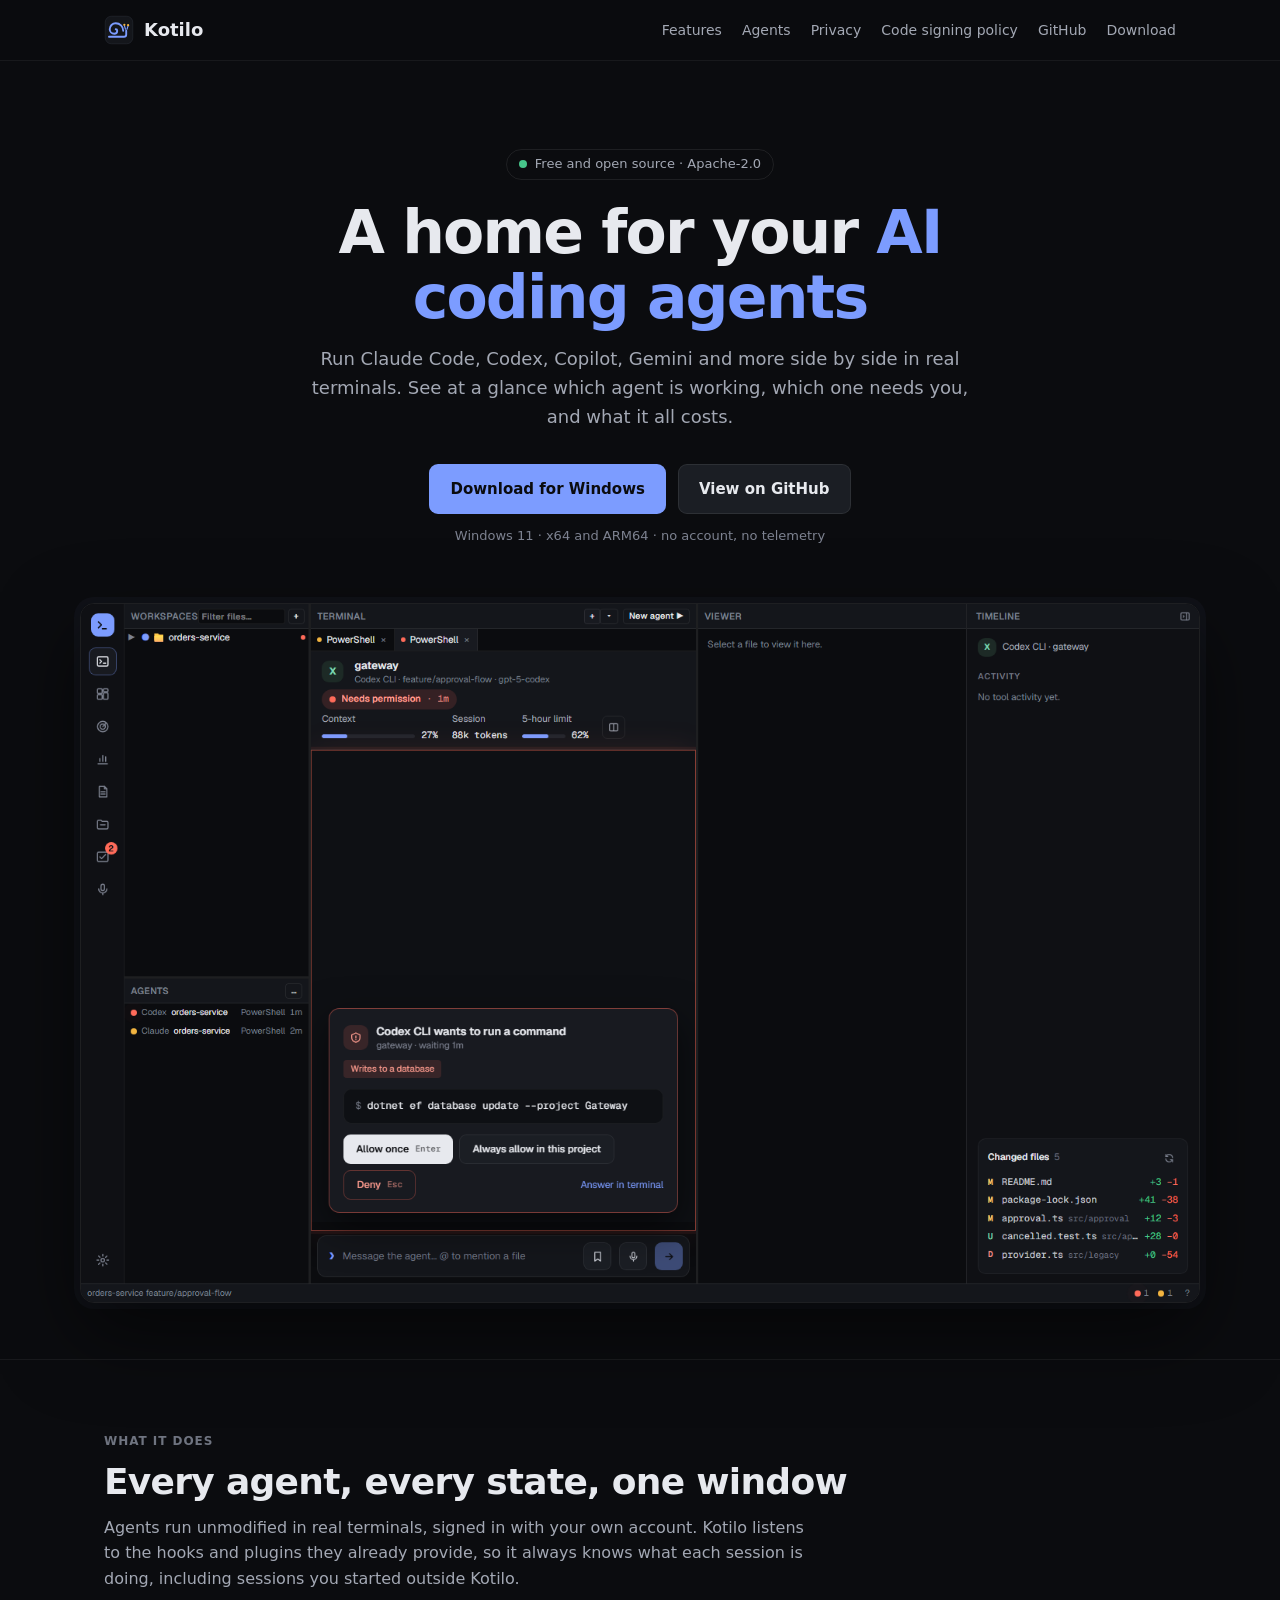
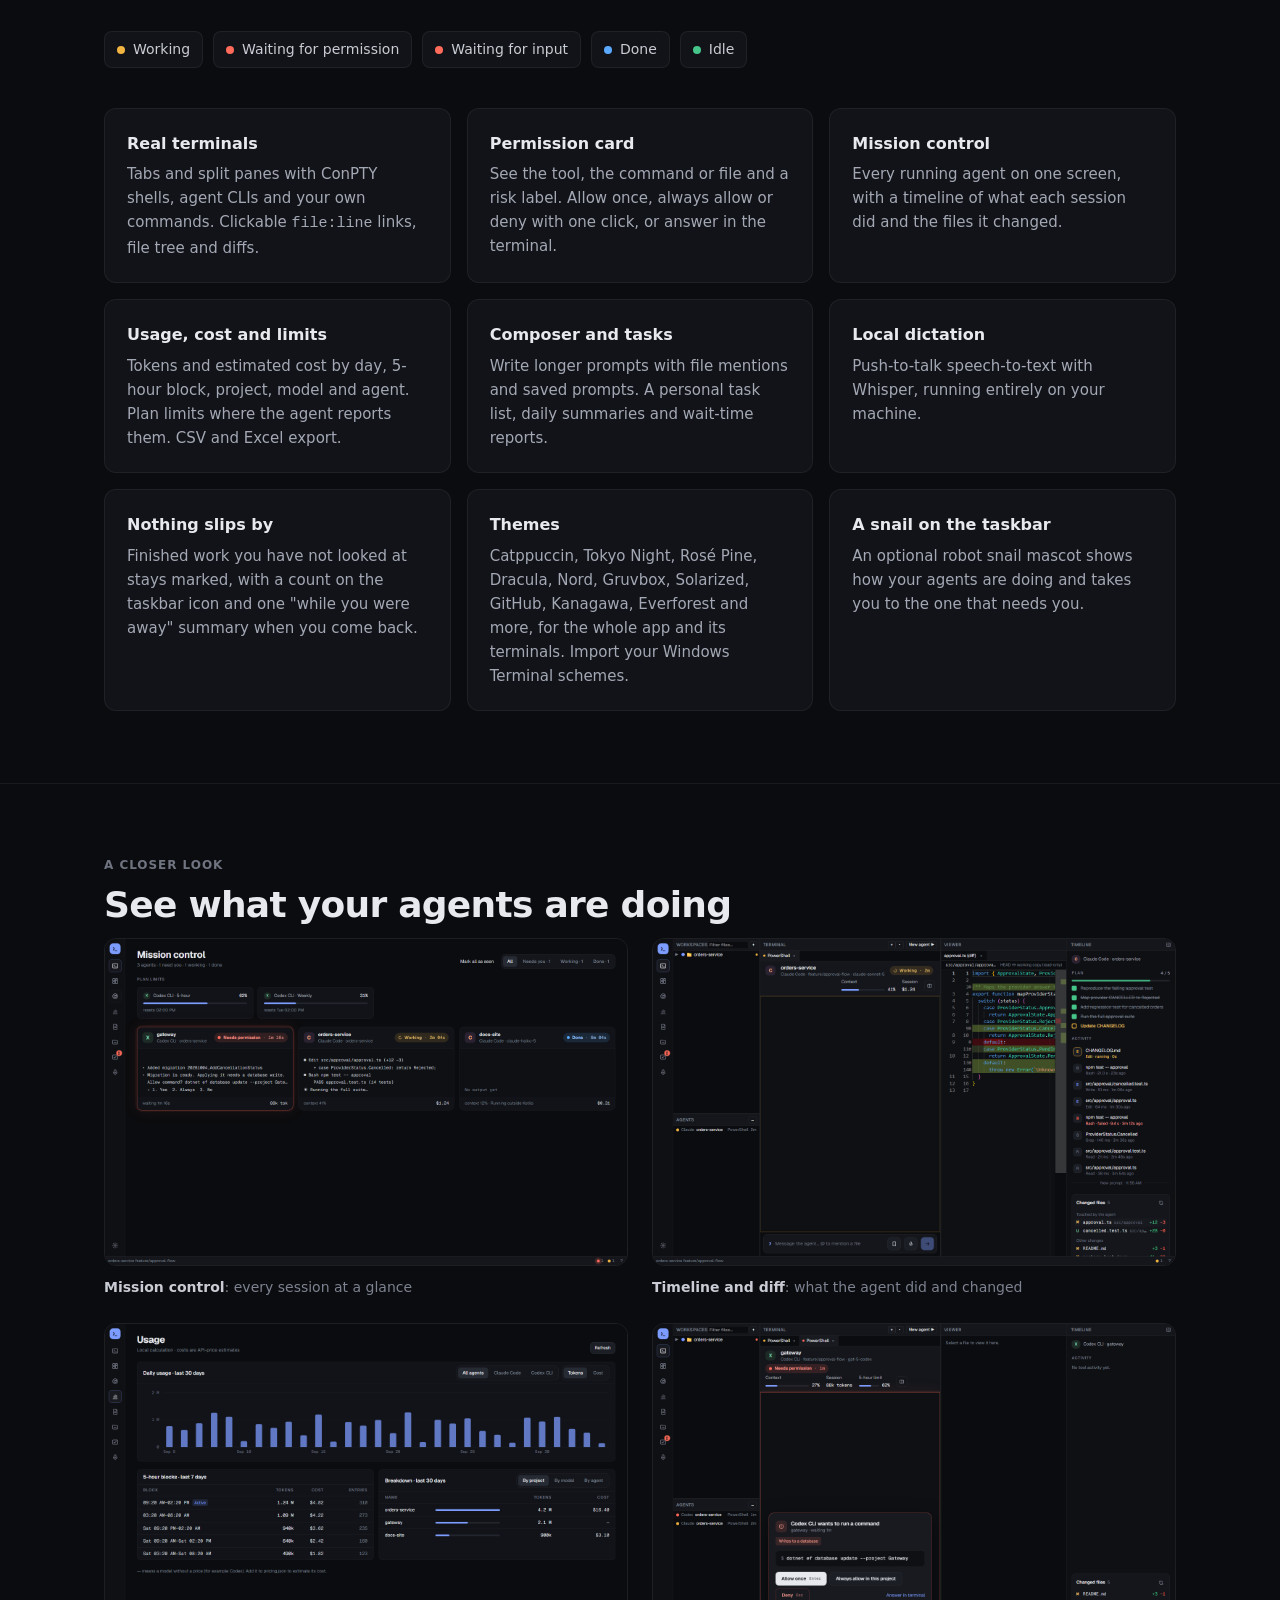
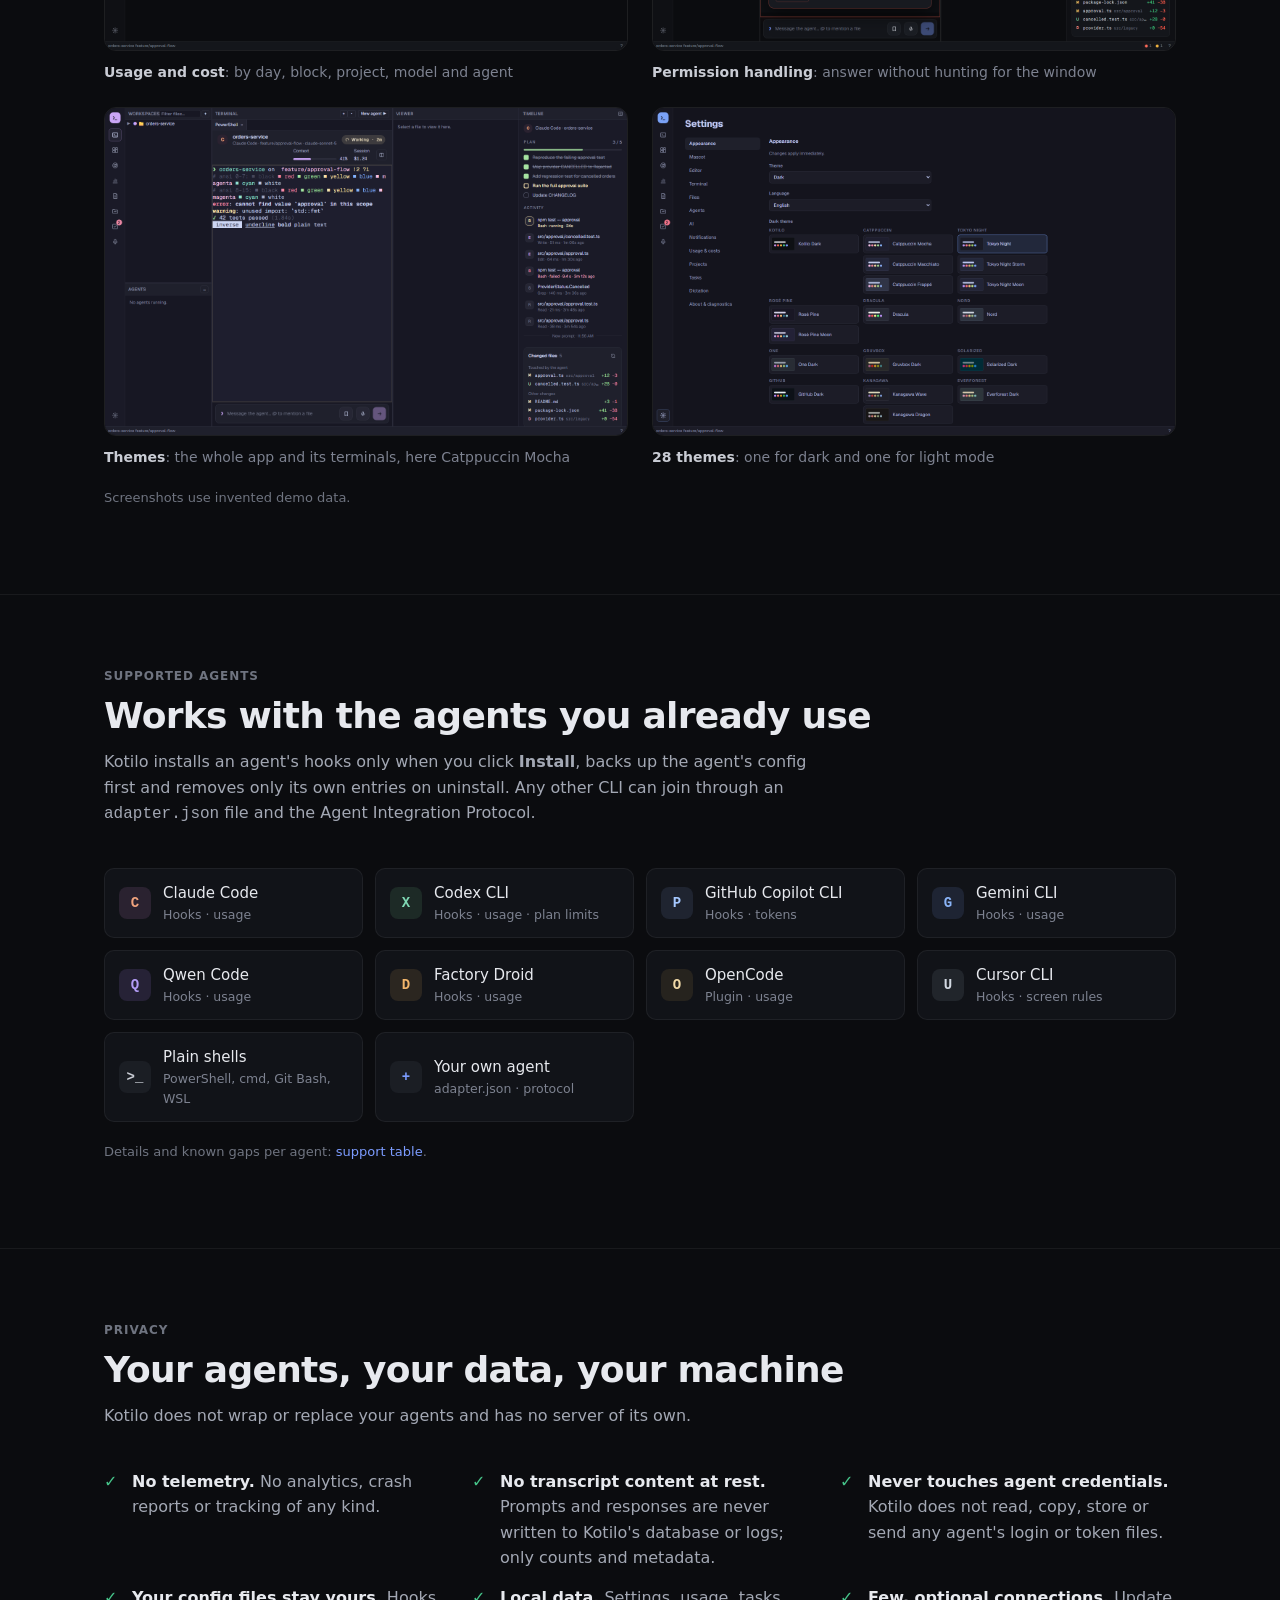
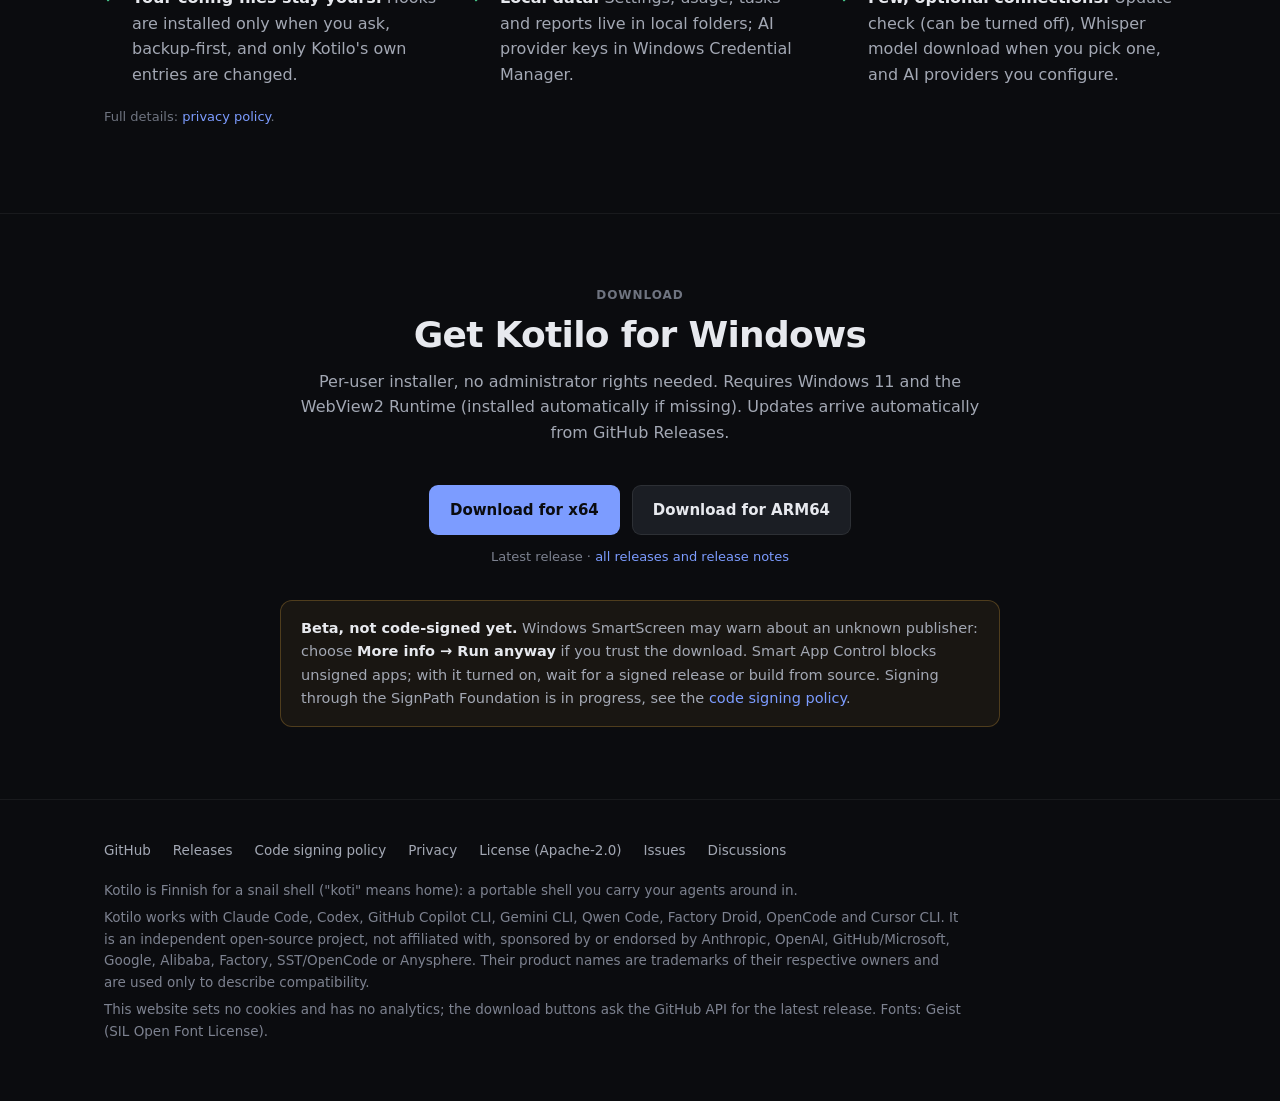
==== index.html @ 75d09d25 "Add themes, unseen work and the mascot to the site New feature cards and gallery images (Catppuccin " ====
<!doctype html>
<html lang="en">
<head>
  <meta charset="utf-8">
  <meta name="viewport" content="width=device-width, initial-scale=1">
  <title>Kotilo – a home for your AI coding agents</title>
  <meta name="description" content="Free, open-source Windows workspace for AI coding agents: real terminals with live agent status, one-click permission answers, and token usage, cost and plan limits, all running locally.">
  <link rel="icon" type="image/svg+xml" href="assets/img/kotilo.svg">
  <link rel="icon" type="image/png" href="favicon.png">
  <meta property="og:title" content="Kotilo – a home for your AI coding agents">
  <meta property="og:description" content="Real terminals, live agent status, permission handling, usage, cost and limits. Free and open source for Windows.">
  <meta property="og:image" content="https://kotilo.dev/assets/img/permission.png">
  <meta property="og:url" content="https://kotilo.dev/">
  <meta name="twitter:card" content="summary_large_image">
  <link rel="preload" href="assets/fonts/Geist-Variable.woff2" as="font" type="font/woff2" crossorigin>
  <link rel="stylesheet" href="assets/style.css">
</head>
<body>

<header class="site-header">
  <div class="wrap">
    <a class="brand" href="#"><img src="assets/img/kotilo.svg" alt="">Kotilo</a>
    <nav class="nav">
      <a href="#features">Features</a>
      <a href="#agents">Agents</a>
      <a href="#privacy">Privacy</a>
      <a href="https://github.com/kotilo-dev/kotilo#code-signing-policy">Code signing policy</a>
      <a class="nav-keep" href="https://github.com/kotilo-dev/kotilo">GitHub</a>
      <a class="nav-keep" href="#download">Download</a>
    </nav>
  </div>
</header>

<main>
  <div class="hero wrap">
    <span class="eyebrow"><span class="dot" style="background: var(--idle)"></span>Free and open source · Apache-2.0</span>
    <h1>A home for your <em>AI coding agents</em></h1>
    <p class="lead">Run Claude Code, Codex, Copilot, Gemini and more side by side in real terminals. See at a glance which agent is working, which one needs you, and what it all costs.</p>
    <div class="cta">
      <a class="btn btn-primary" href="#download">Download for Windows</a>
      <a class="btn" href="https://github.com/kotilo-dev/kotilo">View on GitHub</a>
    </div>
    <div class="meta">Windows 11 · x64 and ARM64 · no account, no telemetry</div>
    <img class="shot" src="assets/img/permission.png" width="1440" height="900"
         alt="An agent asks for permission: the card shows the command and its risk; allow once, always allow or deny">
  </div>

  <section id="features">
    <div class="wrap">
      <div class="label">What it does</div>
      <h2>Every agent, every state, one window</h2>
      <p class="section-lead">Agents run unmodified in real terminals, signed in with your own account. Kotilo listens to the hooks and plugins they already provide, so it always knows what each session is doing, including sessions you started outside Kotilo.</p>
      <div class="states">
        <span class="state"><span class="dot" style="background: var(--working)"></span>Working</span>
        <span class="state"><span class="dot" style="background: var(--blocked)"></span>Waiting for permission</span>
        <span class="state"><span class="dot" style="background: var(--blocked)"></span>Waiting for input</span>
        <span class="state"><span class="dot" style="background: var(--done)"></span>Done</span>
        <span class="state"><span class="dot" style="background: var(--idle)"></span>Idle</span>
      </div>
      <div class="grid">
        <div class="card"><h3>Real terminals</h3><p>Tabs and split panes with ConPTY shells, agent CLIs and your own commands. Clickable <code>file:line</code> links, file tree and diffs.</p></div>
        <div class="card"><h3>Permission card</h3><p>See the tool, the command or file and a risk label. Allow once, always allow or deny with one click, or answer in the terminal.</p></div>
        <div class="card"><h3>Mission control</h3><p>Every running agent on one screen, with a timeline of what each session did and the files it changed.</p></div>
        <div class="card"><h3>Usage, cost and limits</h3><p>Tokens and estimated cost by day, 5-hour block, project, model and agent. Plan limits where the agent reports them. CSV and Excel export.</p></div>
        <div class="card"><h3>Composer and tasks</h3><p>Write longer prompts with file mentions and saved prompts. A personal task list, daily summaries and wait-time reports.</p></div>
        <div class="card"><h3>Local dictation</h3><p>Push-to-talk speech-to-text with Whisper, running entirely on your machine.</p></div>
        <div class="card"><h3>Nothing slips by</h3><p>Finished work you have not looked at stays marked, with a count on the taskbar icon and one "while you were away" summary when you come back.</p></div>
        <div class="card"><h3>Themes</h3><p>Catppuccin, Tokyo Night, Rosé Pine, Dracula, Nord, Gruvbox, Solarized, GitHub, Kanagawa, Everforest and more, for the whole app and its terminals. Import your Windows Terminal schemes.</p></div>
        <div class="card"><h3>A snail on the taskbar</h3><p>An optional robot snail mascot shows how your agents are doing and takes you to the one that needs you.</p></div>
      </div>
    </div>
  </section>

  <section>
    <div class="wrap">
      <div class="label">A closer look</div>
      <h2>See what your agents are doing</h2>
      <div class="gallery">
        <figure>
          <img src="assets/img/mission-control.png" width="1440" height="900" loading="lazy"
               alt="Mission control: every agent session with its state, latest output, plan limits and cost">
          <figcaption><b>Mission control</b>: every session at a glance</figcaption>
        </figure>
        <figure>
          <img src="assets/img/timeline-diff.png" width="1440" height="900" loading="lazy"
               alt="Timeline: the agent's plan and tool calls next to a diff of the files it changed">
          <figcaption><b>Timeline and diff</b>: what the agent did and changed</figcaption>
        </figure>
        <figure>
          <img src="assets/img/usage.png" width="1440" height="900" loading="lazy"
               alt="Usage: daily tokens, 5-hour blocks and a breakdown by project, model or agent">
          <figcaption><b>Usage and cost</b>: by day, block, project, model and agent</figcaption>
        </figure>
        <figure>
          <img src="assets/img/permission.png" width="1440" height="900" loading="lazy"
               alt="Permission card with the command, a risk label and allow or deny buttons">
          <figcaption><b>Permission handling</b>: answer without hunting for the window</figcaption>
        </figure>
        <figure>
          <img src="assets/img/themed-terminal.png" width="1440" height="900" loading="lazy"
               alt="The workspace in the Catppuccin Mocha theme: the whole app and the terminal share the theme's colours">
          <figcaption><b>Themes</b>: the whole app and its terminals, here Catppuccin Mocha</figcaption>
        </figure>
        <figure>
          <img src="assets/img/themes.png" width="1440" height="900" loading="lazy"
               alt="Settings, Appearance: dark and light theme pickers grouped by family">
          <figcaption><b>28 themes</b>: one for dark and one for light mode</figcaption>
        </figure>
      </div>
      <p class="note">Screenshots use invented demo data.</p>
    </div>
  </section>

  <section id="agents">
    <div class="wrap">
      <div class="label">Supported agents</div>
      <h2>Works with the agents you already use</h2>
      <p class="section-lead">Kotilo installs an agent's hooks only when you click <b>Install</b>, backs up the agent's config first and removes only its own entries on uninstall. Any other CLI can join through an <code>adapter.json</code> file and the Agent Integration Protocol.</p>
      <div class="agents">
        <div class="agent"><span class="avatar" style="background:#2a2230;color:#f0a37d">C</span><div>Claude Code<small>Hooks · usage</small></div></div>
        <div class="agent"><span class="avatar" style="background:#1d2a26;color:#7fd8b4">X</span><div>Codex CLI<small>Hooks · usage · plan limits</small></div></div>
        <div class="agent"><span class="avatar" style="background:#1f2430;color:#a5c8ff">P</span><div>GitHub Copilot CLI<small>Hooks · tokens</small></div></div>
        <div class="agent"><span class="avatar" style="background:#1e2433;color:#8ab4f8">G</span><div>Gemini CLI<small>Hooks · usage</small></div></div>
        <div class="agent"><span class="avatar" style="background:#262236;color:#b39cf5">Q</span><div>Qwen Code<small>Hooks · usage</small></div></div>
        <div class="agent"><span class="avatar" style="background:#2b2620;color:#f2b56b">D</span><div>Factory Droid<small>Hooks · usage</small></div></div>
        <div class="agent"><span class="avatar" style="background:#26231e;color:#f0d9a8">O</span><div>OpenCode<small>Plugin · usage</small></div></div>
        <div class="agent"><span class="avatar" style="background:#21252b;color:#d3dae3">U</span><div>Cursor CLI<small>Hooks · screen rules</small></div></div>
        <div class="agent"><span class="avatar" style="background:#1b1e24;color:#c9ccd4">&gt;_</span><div>Plain shells<small>PowerShell, cmd, Git Bash, WSL</small></div></div>
        <div class="agent"><span class="avatar" style="background:#1b1e24;color:#7c9cff">+</span><div>Your own agent<small>adapter.json · protocol</small></div></div>
      </div>
      <p class="note">Details and known gaps per agent: <a href="https://github.com/kotilo-dev/kotilo#supported-agents">support table</a>.</p>
    </div>
  </section>

  <section id="privacy">
    <div class="wrap">
      <div class="label">Privacy</div>
      <h2>Your agents, your data, your machine</h2>
      <p class="section-lead">Kotilo does not wrap or replace your agents and has no server of its own.</p>
      <ul class="checks">
        <li><b>No telemetry.</b> No analytics, crash reports or tracking of any kind.</li>
        <li><b>No transcript content at rest.</b> Prompts and responses are never written to Kotilo's database or logs; only counts and metadata.</li>
        <li><b>Never touches agent credentials.</b> Kotilo does not read, copy, store or send any agent's login or token files.</li>
        <li><b>Your config files stay yours.</b> Hooks are installed only when you ask, backup-first, and only Kotilo's own entries are changed.</li>
        <li><b>Local data.</b> Settings, usage, tasks and reports live in local folders; AI provider keys in Windows Credential Manager.</li>
        <li><b>Few, optional connections.</b> Update check (can be turned off), Whisper model download when you pick one, and AI providers you configure.</li>
      </ul>
      <p class="note">Full details: <a href="https://github.com/kotilo-dev/kotilo/blob/main/docs/legal/privacy.md">privacy policy</a>.</p>
    </div>
  </section>

  <section id="download" class="download">
    <div class="wrap">
      <div class="label">Download</div>
      <h2>Get Kotilo for Windows</h2>
      <p class="section-lead">Per-user installer, no administrator rights needed. Requires Windows 11 and the WebView2 Runtime (installed automatically if missing). Updates arrive automatically from GitHub Releases.</p>
      <div class="cta">
        <a class="btn btn-primary" id="dl-x64" href="https://github.com/kotilo-dev/kotilo/releases/latest">Download for x64</a>
        <a class="btn" id="dl-arm64" href="https://github.com/kotilo-dev/kotilo/releases/latest">Download for ARM64</a>
      </div>
      <div class="meta"><span id="dl-version">Latest release</span> · <a href="https://github.com/kotilo-dev/kotilo/releases">all releases and release notes</a></div>
      <div class="callout">
        <b>Beta, not code-signed yet.</b> Windows SmartScreen may warn about an unknown publisher: choose <b>More info → Run anyway</b> if you trust the download. Smart App Control blocks unsigned apps; with it turned on, wait for a signed release or build from source. Signing through the SignPath Foundation is in progress, see the <a href="https://github.com/kotilo-dev/kotilo#code-signing-policy">code signing policy</a>.
      </div>
    </div>
  </section>
</main>

<footer>
  <div class="wrap">
    <div class="links">
      <a href="https://github.com/kotilo-dev/kotilo">GitHub</a>
      <a href="https://github.com/kotilo-dev/kotilo/releases">Releases</a>
      <a href="https://github.com/kotilo-dev/kotilo#code-signing-policy">Code signing policy</a>
      <a href="https://github.com/kotilo-dev/kotilo/blob/main/docs/legal/privacy.md">Privacy</a>
      <a href="https://github.com/kotilo-dev/kotilo/blob/main/LICENSE">License (Apache-2.0)</a>
      <a href="https://github.com/kotilo-dev/kotilo/issues">Issues</a>
      <a href="https://github.com/kotilo-dev/kotilo/discussions">Discussions</a>
    </div>
    <p>Kotilo is Finnish for a snail shell ("koti" means home): a portable shell you carry your agents around in.</p>
    <p>Kotilo works with Claude Code, Codex, GitHub Copilot CLI, Gemini CLI, Qwen Code, Factory Droid, OpenCode and Cursor CLI. It is an independent open-source project, not affiliated with, sponsored by or endorsed by Anthropic, OpenAI, GitHub/Microsoft, Google, Alibaba, Factory, SST/OpenCode or Anysphere. Their product names are trademarks of their respective owners and are used only to describe compatibility.</p>
    <p>This website sets no cookies and has no analytics; the download buttons ask the GitHub API for the latest release. Fonts: Geist (SIL Open Font License).</p>
  </div>
</footer>

<script>
  // Direct installer links for the latest release; the static links above are the fallback.
  fetch("https://api.github.com/repos/kotilo-dev/kotilo/releases/latest")
    .then(r => r.ok ? r.json() : Promise.reject(r.status))
    .then(rel => {
      const find = arch => rel.assets.find(a => a.name.endsWith("_" + arch + "-setup.exe"));
      for (const arch of ["x64", "arm64"]) {
        const asset = find(arch);
        if (asset) document.getElementById("dl-" + arch).href = asset.browser_download_url;
      }
      document.getElementById("dl-version").textContent = rel.tag_name;
    })
    .catch(() => {});
</script>
</body>
</html>
---- assets/style.css ----
/* Kotilo website. Colors and type follow the app's DESIGN_SYSTEM.md (dark theme). */

@font-face {
  font-family: "Geist";
  src: url("fonts/Geist-Variable.woff2") format("woff2");
  font-weight: 100 900;
  font-display: swap;
}
@font-face {
  font-family: "Geist Mono";
  src: url("fonts/GeistMono-Variable.woff2") format("woff2");
  font-weight: 100 900;
  font-display: swap;
}

:root {
  --bg: #0b0c0f;
  --surface-1: #0f1014;
  --surface-2: #111318;
  --surface-3: #14161b;
  --surface-5: #1b1e24;
  --border: rgba(255, 255, 255, 0.06);
  --border-strong: rgba(255, 255, 255, 0.08);
  --text: #e7e9ee;
  --text-2: #c9ccd4;
  --text-3: #a3a8b4;
  --text-muted: #7d8290;
  --text-faint: #6f7480;
  --accent: #7c9cff;
  --working: #f2b440;
  --blocked: #ff6b5a;
  --done: #5aa9ff;
  --idle: #46c58a;
  --max: 1120px;
}

* { box-sizing: border-box; }

html { scroll-behavior: smooth; }

body {
  margin: 0;
  background: var(--bg);
  color: var(--text);
  font: 16px/1.6 "Geist", system-ui, sans-serif;
  -webkit-font-smoothing: antialiased;
}

a { color: var(--accent); text-decoration: none; }
a:hover { text-decoration: underline; }
/* width/height attributes only reserve the aspect ratio; the image scales to its column. */
img { max-width: 100%; height: auto; display: block; }
code, .mono { font-family: "Geist Mono", ui-monospace, monospace; }

.wrap { max-width: var(--max); margin: 0 auto; padding: 0 24px; }

/* Header */
.site-header {
  position: sticky;
  top: 0;
  z-index: 10;
  background: rgba(11, 12, 15, 0.85);
  backdrop-filter: blur(10px);
  border-bottom: 1px solid var(--border);
}
.site-header .wrap { display: flex; align-items: center; gap: 24px; height: 60px; }
.brand { display: flex; align-items: center; gap: 10px; color: var(--text); font-weight: 700; font-size: 18px; }
.brand:hover { text-decoration: none; }
.brand img { width: 30px; height: 30px; }
.nav { display: flex; gap: 20px; margin-left: auto; font-size: 14px; }
.nav a { color: var(--text-3); }
.nav a:hover { color: var(--text); text-decoration: none; }

/* Buttons */
.btn {
  display: inline-flex;
  align-items: center;
  gap: 8px;
  padding: 12px 20px;
  border-radius: 9px;
  font-weight: 600;
  font-size: 15px;
  border: 1px solid var(--border-strong);
  color: var(--text);
  background: var(--surface-5);
}
.btn:hover { text-decoration: none; border-color: rgba(255, 255, 255, 0.16); }
.btn-primary { background: var(--accent); color: #0b0c0f; border-color: transparent; }
.btn-primary:hover { background: #95afff; }

/* Hero */
.hero { padding: 88px 0 56px; text-align: center; }
.eyebrow {
  display: inline-flex;
  align-items: center;
  gap: 8px;
  padding: 4px 12px;
  border: 1px solid var(--border-strong);
  border-radius: 999px;
  color: var(--text-3);
  font-size: 13px;
}
.dot { width: 8px; height: 8px; border-radius: 50%; display: inline-block; }
.hero h1 {
  margin: 20px auto 16px;
  max-width: 820px;
  font-size: clamp(36px, 6vw, 60px);
  line-height: 1.08;
  letter-spacing: -0.03em;
}
.hero h1 em { font-style: normal; color: var(--accent); }
.lead { max-width: 680px; margin: 0 auto; color: var(--text-3); font-size: 18px; }
.cta { display: flex; justify-content: center; flex-wrap: wrap; gap: 12px; margin: 32px 0 12px; }
.meta { color: var(--text-muted); font-size: 13px; }
.shot {
  margin: 56px auto 0;
  border: 1px solid var(--border-strong);
  border-radius: 14px;
  overflow: hidden;
  box-shadow: 0 30px 80px rgba(0, 0, 0, 0.55), 0 0 0 6px rgba(124, 156, 255, 0.04);
}

/* Sections */
section { padding: 72px 0; border-top: 1px solid var(--border); }
.label {
  color: var(--text-faint);
  font-size: 12px;
  font-weight: 600;
  letter-spacing: 0.08em;
  text-transform: uppercase;
}
h2 { margin: 8px 0 12px; font-size: clamp(26px, 4vw, 36px); letter-spacing: -0.02em; line-height: 1.2; }
.section-lead { color: var(--text-3); max-width: 720px; margin: 0 0 40px; }

/* States strip */
.states { display: flex; flex-wrap: wrap; gap: 10px; margin-bottom: 40px; }
.state {
  display: inline-flex;
  align-items: center;
  gap: 8px;
  padding: 6px 12px;
  border-radius: 8px;
  background: var(--surface-2);
  border: 1px solid var(--border);
  font-size: 14px;
  color: var(--text-2);
}

/* Feature grid */
.grid { display: grid; grid-template-columns: repeat(auto-fit, minmax(280px, 1fr)); gap: 16px; }
.card {
  background: var(--surface-2);
  border: 1px solid var(--border);
  border-radius: 12px;
  padding: 22px;
}
.card h3 { margin: 0 0 6px; font-size: 16px; }
.card p { margin: 0; color: var(--text-3); font-size: 15px; }

/* Gallery */
.gallery { display: grid; grid-template-columns: repeat(auto-fit, minmax(420px, 1fr)); gap: 24px; }
.gallery figure { margin: 0; }
.gallery img { border: 1px solid var(--border-strong); border-radius: 12px; }
.gallery figcaption { margin-top: 10px; color: var(--text-muted); font-size: 14px; }
.gallery figcaption b { color: var(--text-2); font-weight: 600; }
.note { color: var(--text-faint); font-size: 13px; margin-top: 20px; }

/* Agents */
.agents { display: grid; grid-template-columns: repeat(auto-fill, minmax(230px, 1fr)); gap: 12px; }
.agent {
  display: flex;
  align-items: center;
  gap: 12px;
  padding: 12px 14px;
  background: var(--surface-2);
  border: 1px solid var(--border);
  border-radius: 10px;
  font-size: 15px;
}
.avatar {
  width: 32px;
  height: 32px;
  flex: none;
  border-radius: 8px;
  display: grid;
  place-items: center;
  font-family: "Geist Mono", monospace;
  font-weight: 600;
  font-size: 14px;
}
.agent small { display: block; color: var(--text-muted); font-size: 12.5px; }

/* Privacy list */
.checks { list-style: none; padding: 0; margin: 0; display: grid; grid-template-columns: repeat(auto-fit, minmax(320px, 1fr)); gap: 14px 32px; }
.checks li { padding-left: 28px; position: relative; color: var(--text-3); }
.checks li::before { content: "✓"; position: absolute; left: 0; color: var(--idle); font-weight: 700; }
.checks b { color: var(--text); font-weight: 600; }

/* Download */
.download { text-align: center; }
.download .section-lead { margin-left: auto; margin-right: auto; }
.callout {
  max-width: 720px;
  margin: 32px auto 0;
  padding: 16px 20px;
  text-align: left;
  border: 1px solid rgba(242, 180, 64, 0.25);
  background: rgba(242, 180, 64, 0.06);
  border-radius: 12px;
  color: var(--text-3);
  font-size: 14.5px;
}
.callout b { color: var(--text); }

/* Footer */
footer { border-top: 1px solid var(--border); padding: 40px 0 56px; color: var(--text-muted); font-size: 13.5px; }
footer .links { display: flex; flex-wrap: wrap; gap: 8px 22px; margin-bottom: 18px; }
footer .links a { color: var(--text-3); }
footer p { margin: 6px 0; max-width: 860px; }

@media (max-width: 720px) {
  .nav a:not(.nav-keep) { display: none; }
  .gallery { grid-template-columns: 1fr; }
  .hero { padding-top: 56px; }
}
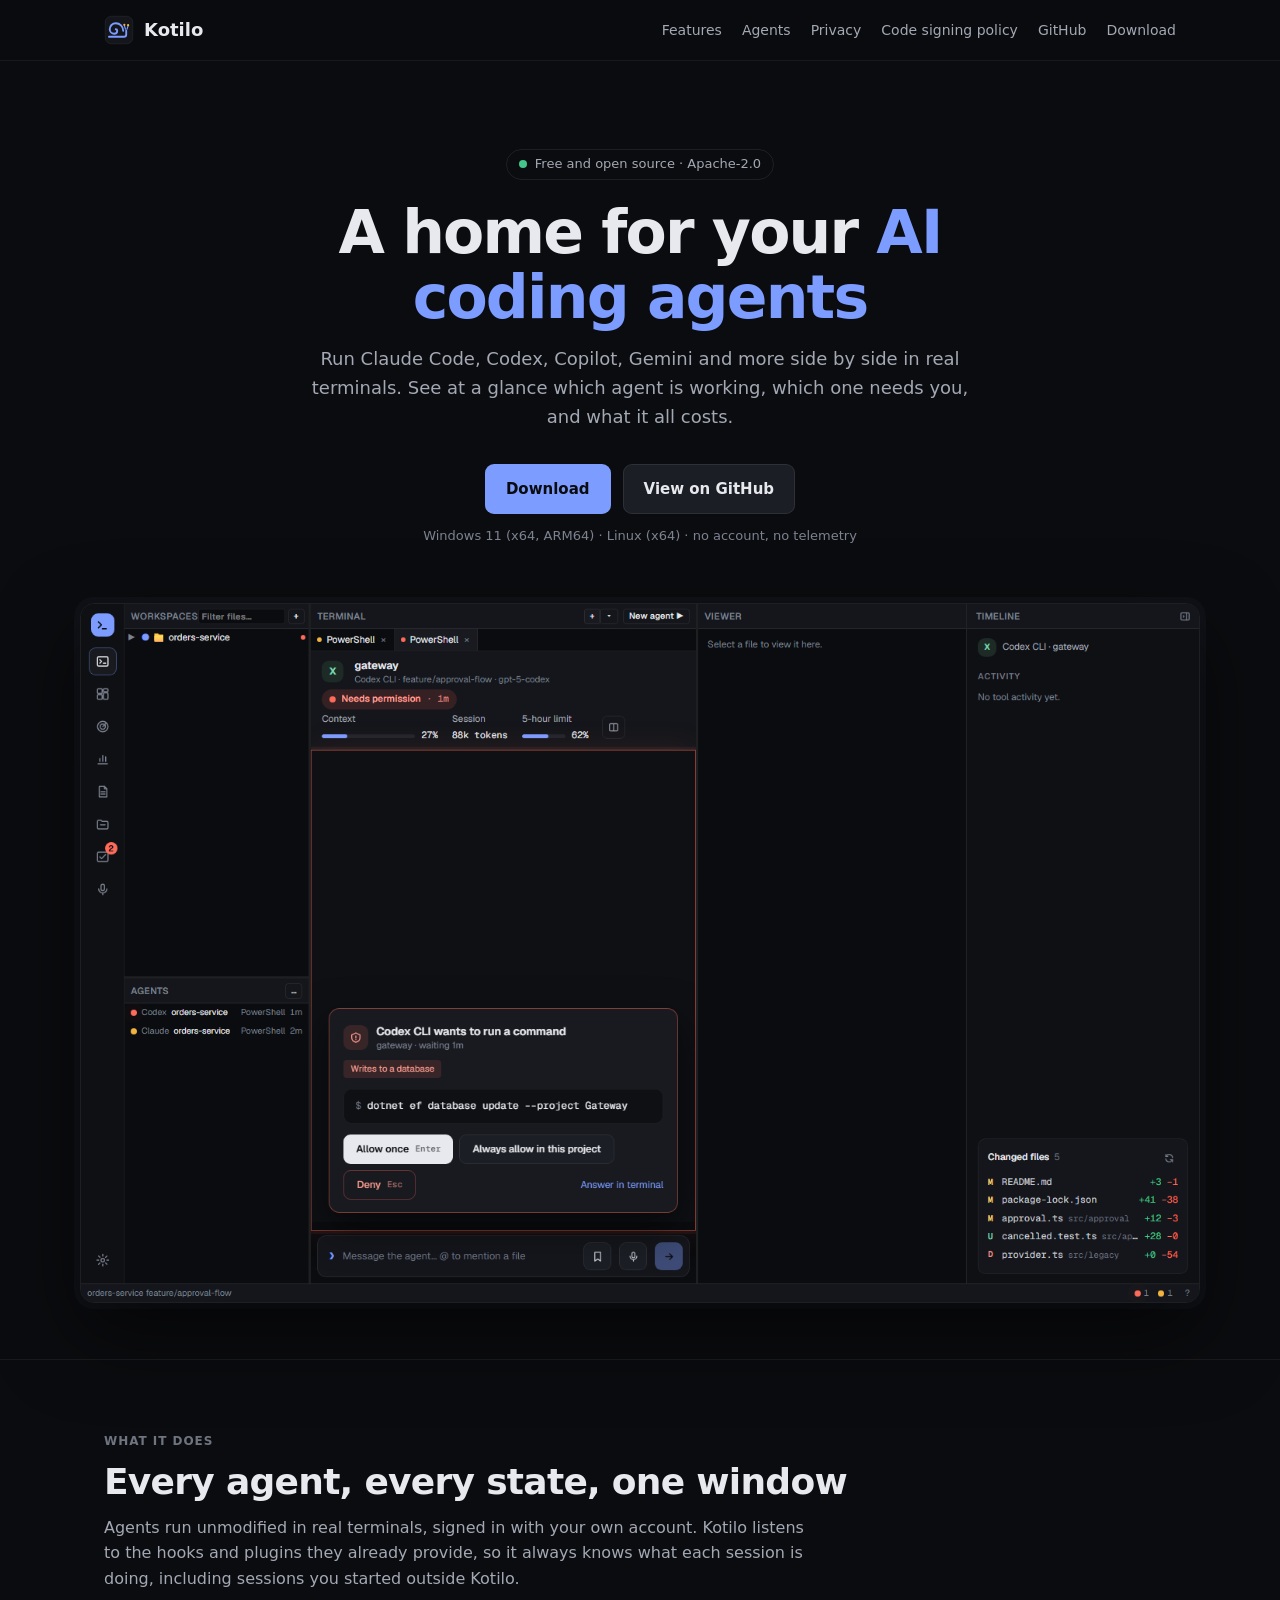
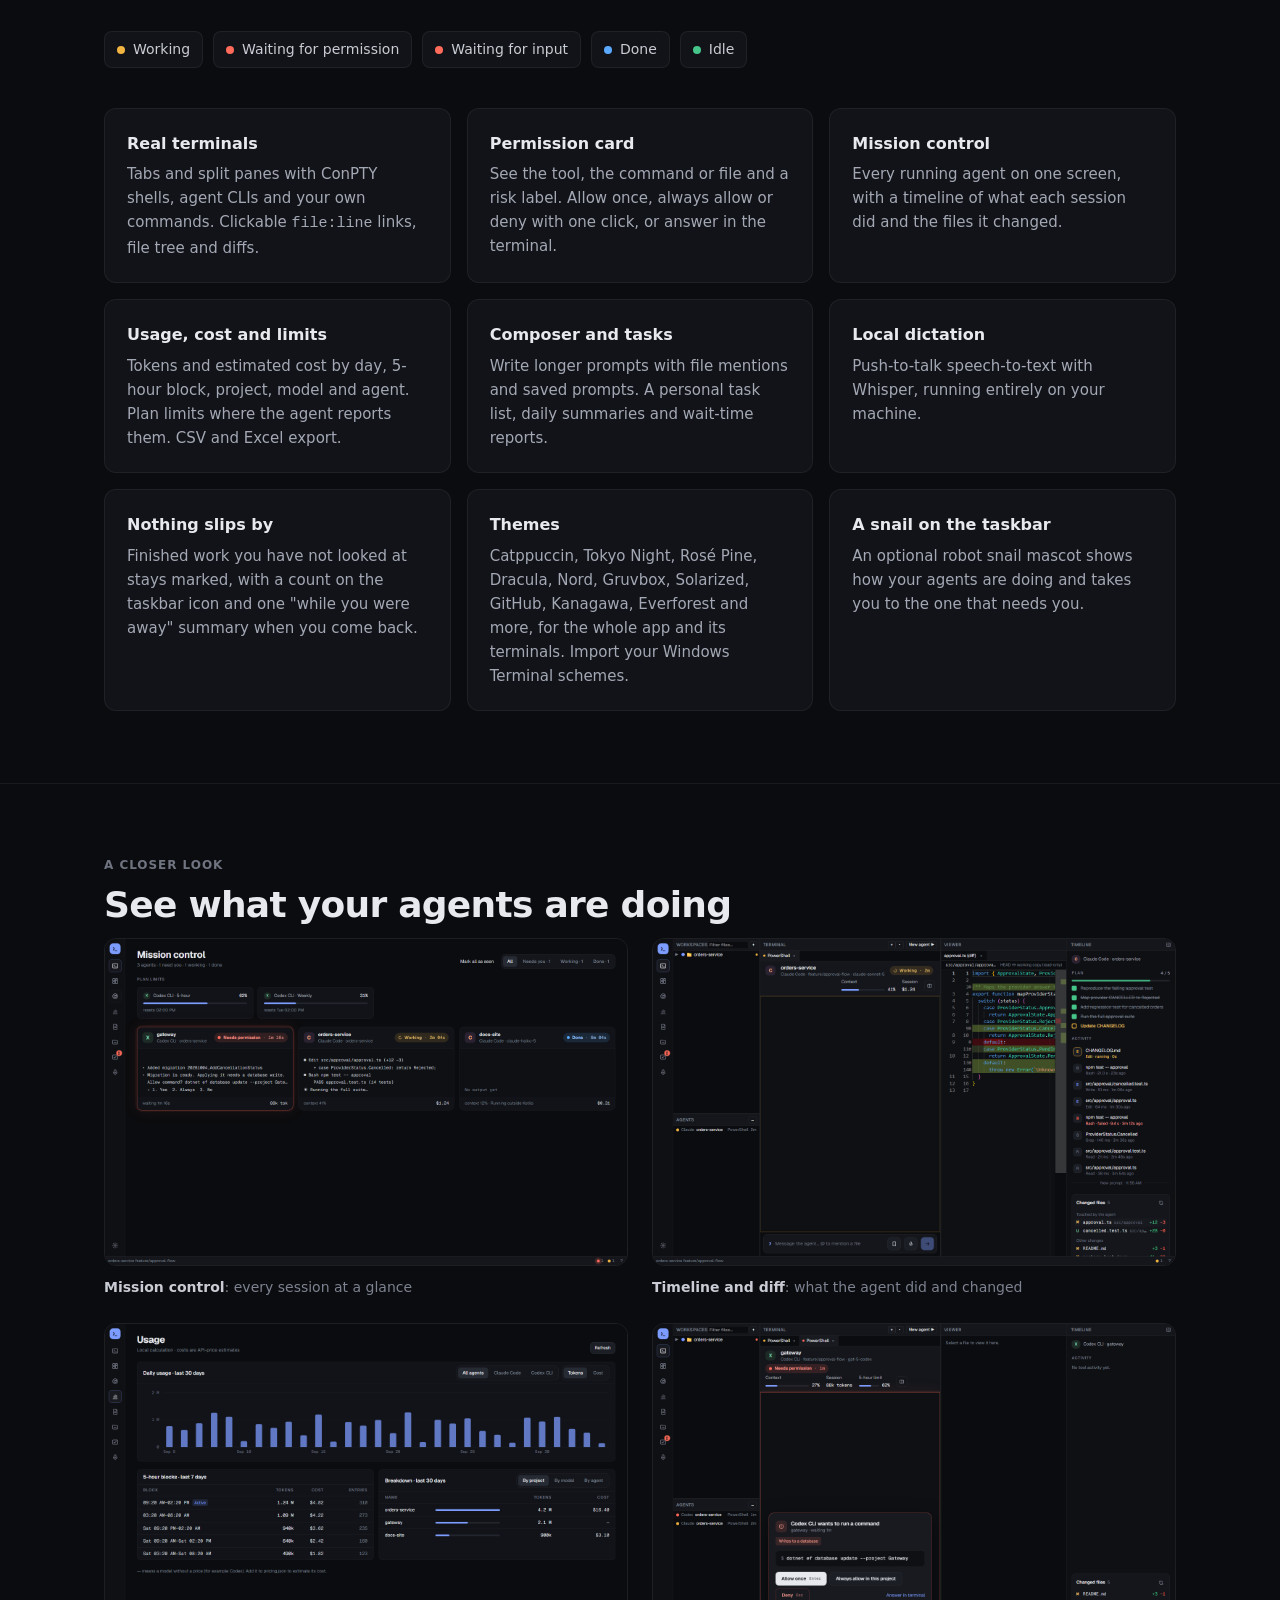
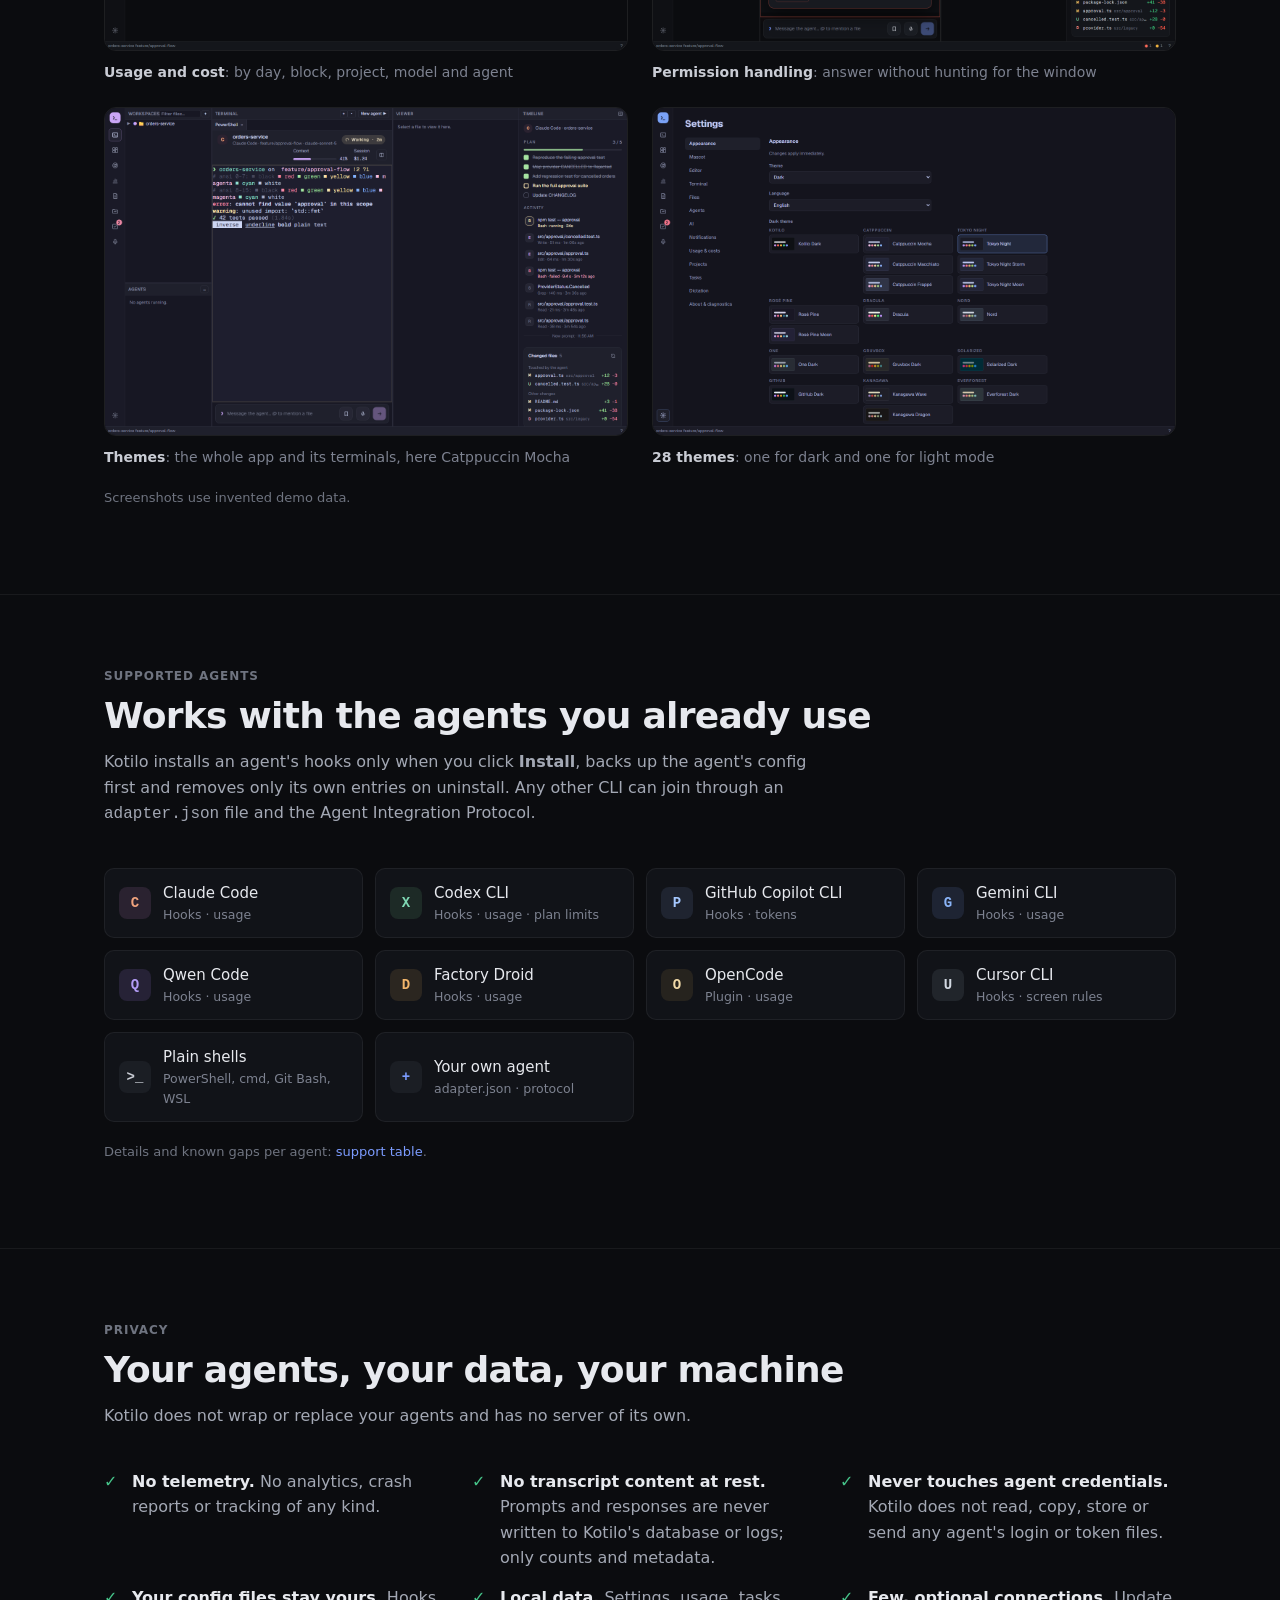
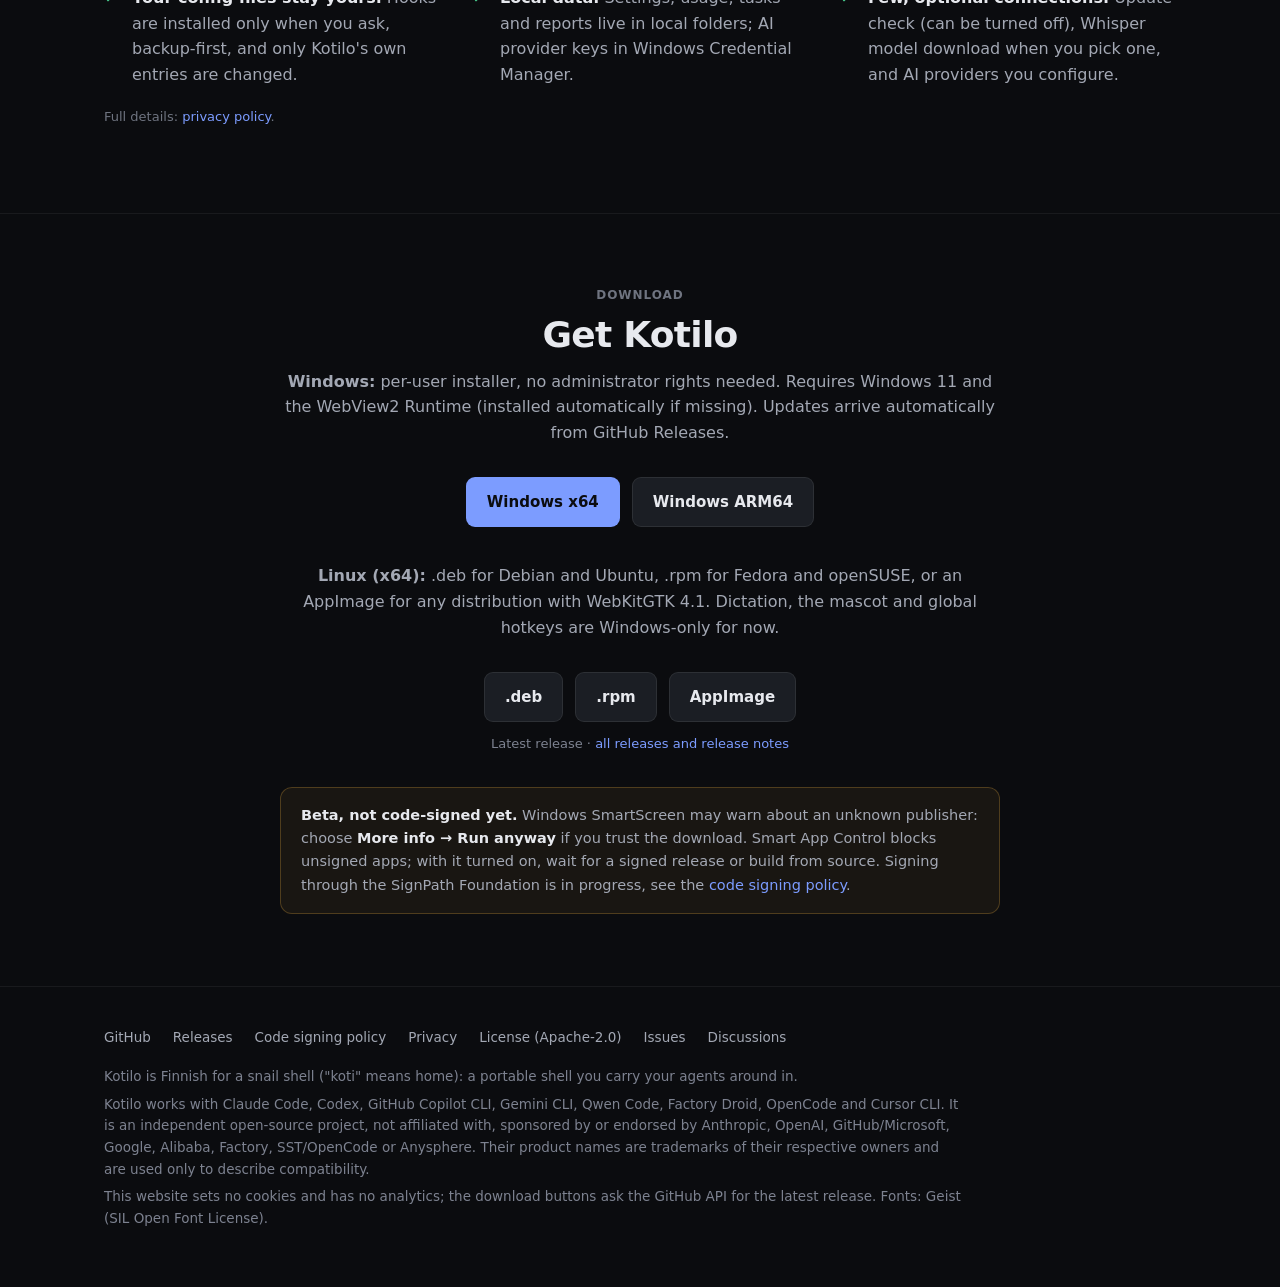
==== commit 98413a94: "Add Linux downloads (0.3.4) Download section lists Windows and Linux; the .deb, .rpm and AppImage bu" ====
--- a/index.html
+++ b/index.html
@@ -4,11 +4,11 @@
   <meta charset="utf-8">
   <meta name="viewport" content="width=device-width, initial-scale=1">
   <title>Kotilo – a home for your AI coding agents</title>
-  <meta name="description" content="Free, open-source Windows workspace for AI coding agents: real terminals with live agent status, one-click permission answers, and token usage, cost and plan limits, all running locally.">
+  <meta name="description" content="Free, open-source workspace for AI coding agents on Windows and Linux: real terminals with live agent status, one-click permission answers, and token usage, cost and plan limits, all running locally.">
   <link rel="icon" type="image/svg+xml" href="assets/img/kotilo.svg">
   <link rel="icon" type="image/png" href="favicon.png">
   <meta property="og:title" content="Kotilo – a home for your AI coding agents">
-  <meta property="og:description" content="Real terminals, live agent status, permission handling, usage, cost and limits. Free and open source for Windows.">
+  <meta property="og:description" content="Real terminals, live agent status, permission handling, usage, cost and limits. Free and open source for Windows and Linux.">
   <meta property="og:image" content="https://kotilo.dev/assets/img/permission.png">
   <meta property="og:url" content="https://kotilo.dev/">
   <meta name="twitter:card" content="summary_large_image">
@@ -37,10 +37,10 @@
     <h1>A home for your <em>AI coding agents</em></h1>
     <p class="lead">Run Claude Code, Codex, Copilot, Gemini and more side by side in real terminals. See at a glance which agent is working, which one needs you, and what it all costs.</p>
     <div class="cta">
-      <a class="btn btn-primary" href="#download">Download for Windows</a>
+      <a class="btn btn-primary" href="#download">Download</a>
       <a class="btn" href="https://github.com/kotilo-dev/kotilo">View on GitHub</a>
     </div>
-    <div class="meta">Windows 11 · x64 and ARM64 · no account, no telemetry</div>
+    <div class="meta">Windows 11 (x64, ARM64) · Linux (x64) · no account, no telemetry</div>
     <img class="shot" src="assets/img/permission.png" width="1440" height="900"
          alt="An agent asks for permission: the card shows the command and its risk; allow once, always allow or deny">
   </div>
@@ -152,11 +152,17 @@
   <section id="download" class="download">
     <div class="wrap">
       <div class="label">Download</div>
-      <h2>Get Kotilo for Windows</h2>
-      <p class="section-lead">Per-user installer, no administrator rights needed. Requires Windows 11 and the WebView2 Runtime (installed automatically if missing). Updates arrive automatically from GitHub Releases.</p>
+      <h2>Get Kotilo</h2>
+      <p class="section-lead"><b>Windows:</b> per-user installer, no administrator rights needed. Requires Windows 11 and the WebView2 Runtime (installed automatically if missing). Updates arrive automatically from GitHub Releases.</p>
       <div class="cta">
-        <a class="btn btn-primary" id="dl-x64" href="https://github.com/kotilo-dev/kotilo/releases/latest">Download for x64</a>
-        <a class="btn" id="dl-arm64" href="https://github.com/kotilo-dev/kotilo/releases/latest">Download for ARM64</a>
+        <a class="btn btn-primary" id="dl-x64" href="https://github.com/kotilo-dev/kotilo/releases/latest">Windows x64</a>
+        <a class="btn" id="dl-arm64" href="https://github.com/kotilo-dev/kotilo/releases/latest">Windows ARM64</a>
+      </div>
+      <p class="section-lead"><b>Linux (x64):</b> .deb for Debian and Ubuntu, .rpm for Fedora and openSUSE, or an AppImage for any distribution with WebKitGTK 4.1. Dictation, the mascot and global hotkeys are Windows-only for now.</p>
+      <div class="cta">
+        <a class="btn" id="dl-deb" href="https://github.com/kotilo-dev/kotilo/releases/latest">.deb</a>
+        <a class="btn" id="dl-rpm" href="https://github.com/kotilo-dev/kotilo/releases/latest">.rpm</a>
+        <a class="btn" id="dl-appimage" href="https://github.com/kotilo-dev/kotilo/releases/latest">AppImage</a>
       </div>
       <div class="meta"><span id="dl-version">Latest release</span> · <a href="https://github.com/kotilo-dev/kotilo/releases">all releases and release notes</a></div>
       <div class="callout">
@@ -188,10 +194,10 @@
   fetch("https://api.github.com/repos/kotilo-dev/kotilo/releases/latest")
     .then(r => r.ok ? r.json() : Promise.reject(r.status))
     .then(rel => {
-      const find = arch => rel.assets.find(a => a.name.endsWith("_" + arch + "-setup.exe"));
-      for (const arch of ["x64", "arm64"]) {
-        const asset = find(arch);
-        if (asset) document.getElementById("dl-" + arch).href = asset.browser_download_url;
+      const links = { x64: "_x64-setup.exe", arm64: "_arm64-setup.exe", deb: "_amd64.deb", rpm: ".x86_64.rpm", appimage: "_amd64.AppImage" };
+      for (const [id, suffix] of Object.entries(links)) {
+        const asset = rel.assets.find(a => a.name.endsWith(suffix));
+        if (asset) document.getElementById("dl-" + id).href = asset.browser_download_url;
       }
       document.getElementById("dl-version").textContent = rel.tag_name;
     })
--- a/assets/style.css
+++ b/assets/style.css
@@ -198,7 +198,8 @@
 
 /* Download */
 .download { text-align: center; }
-.download .section-lead { margin-left: auto; margin-right: auto; }
+.download .section-lead { margin-left: auto; margin-right: auto; margin-bottom: 20px; }
+.download .cta + .section-lead { margin-top: 36px; }
 .callout {
   max-width: 720px;
   margin: 32px auto 0;
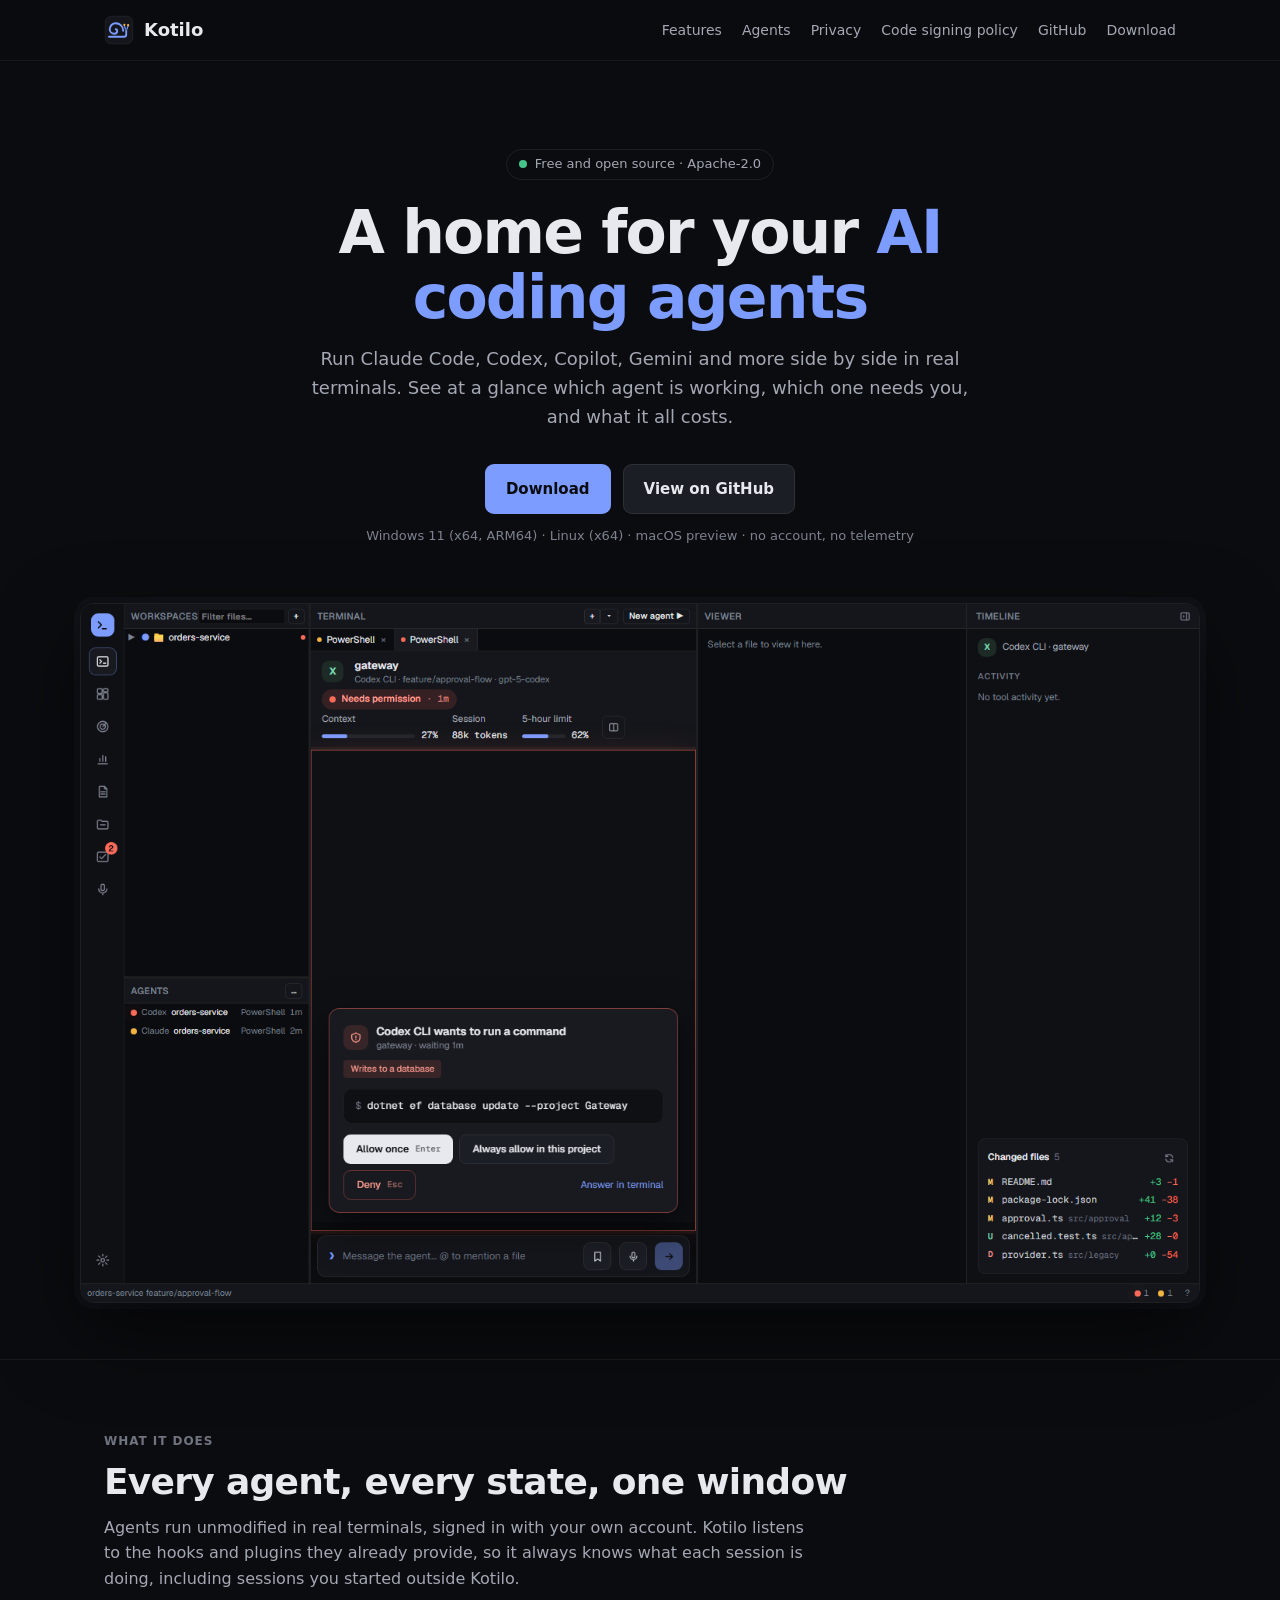
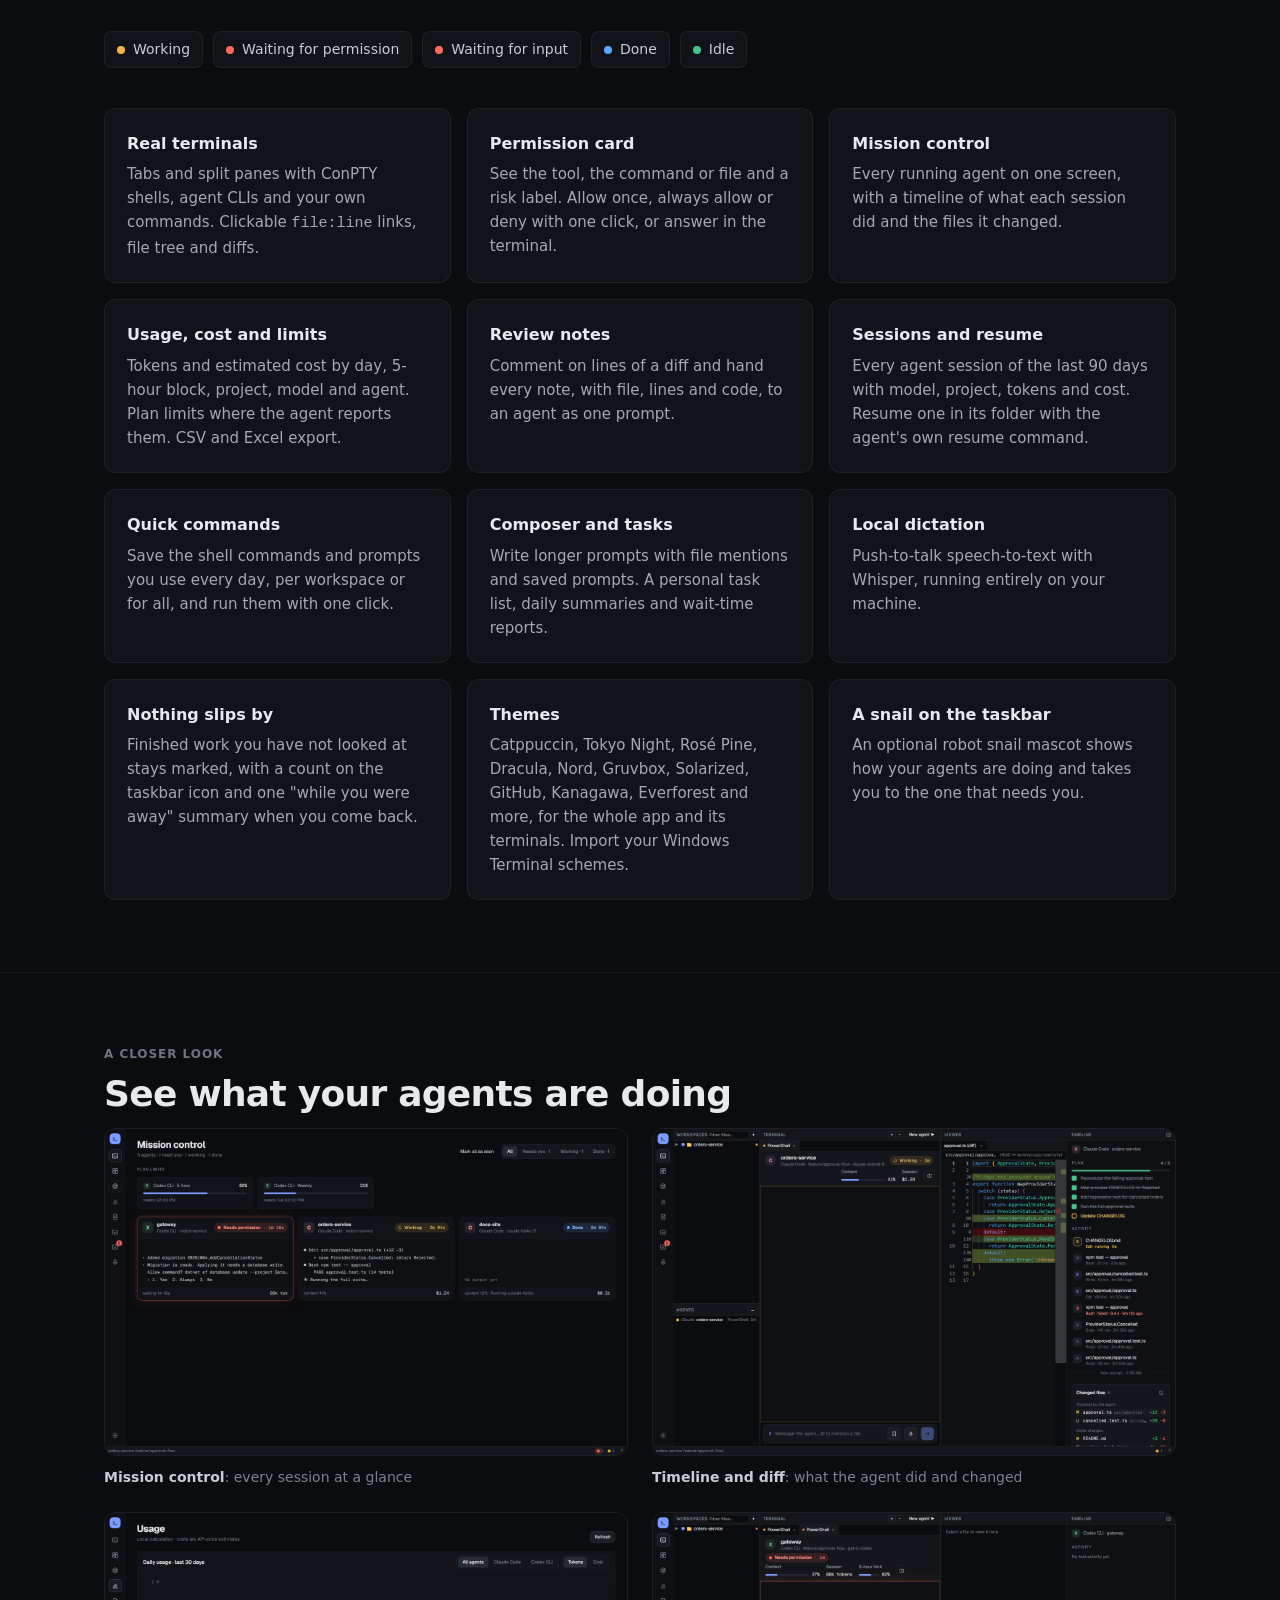
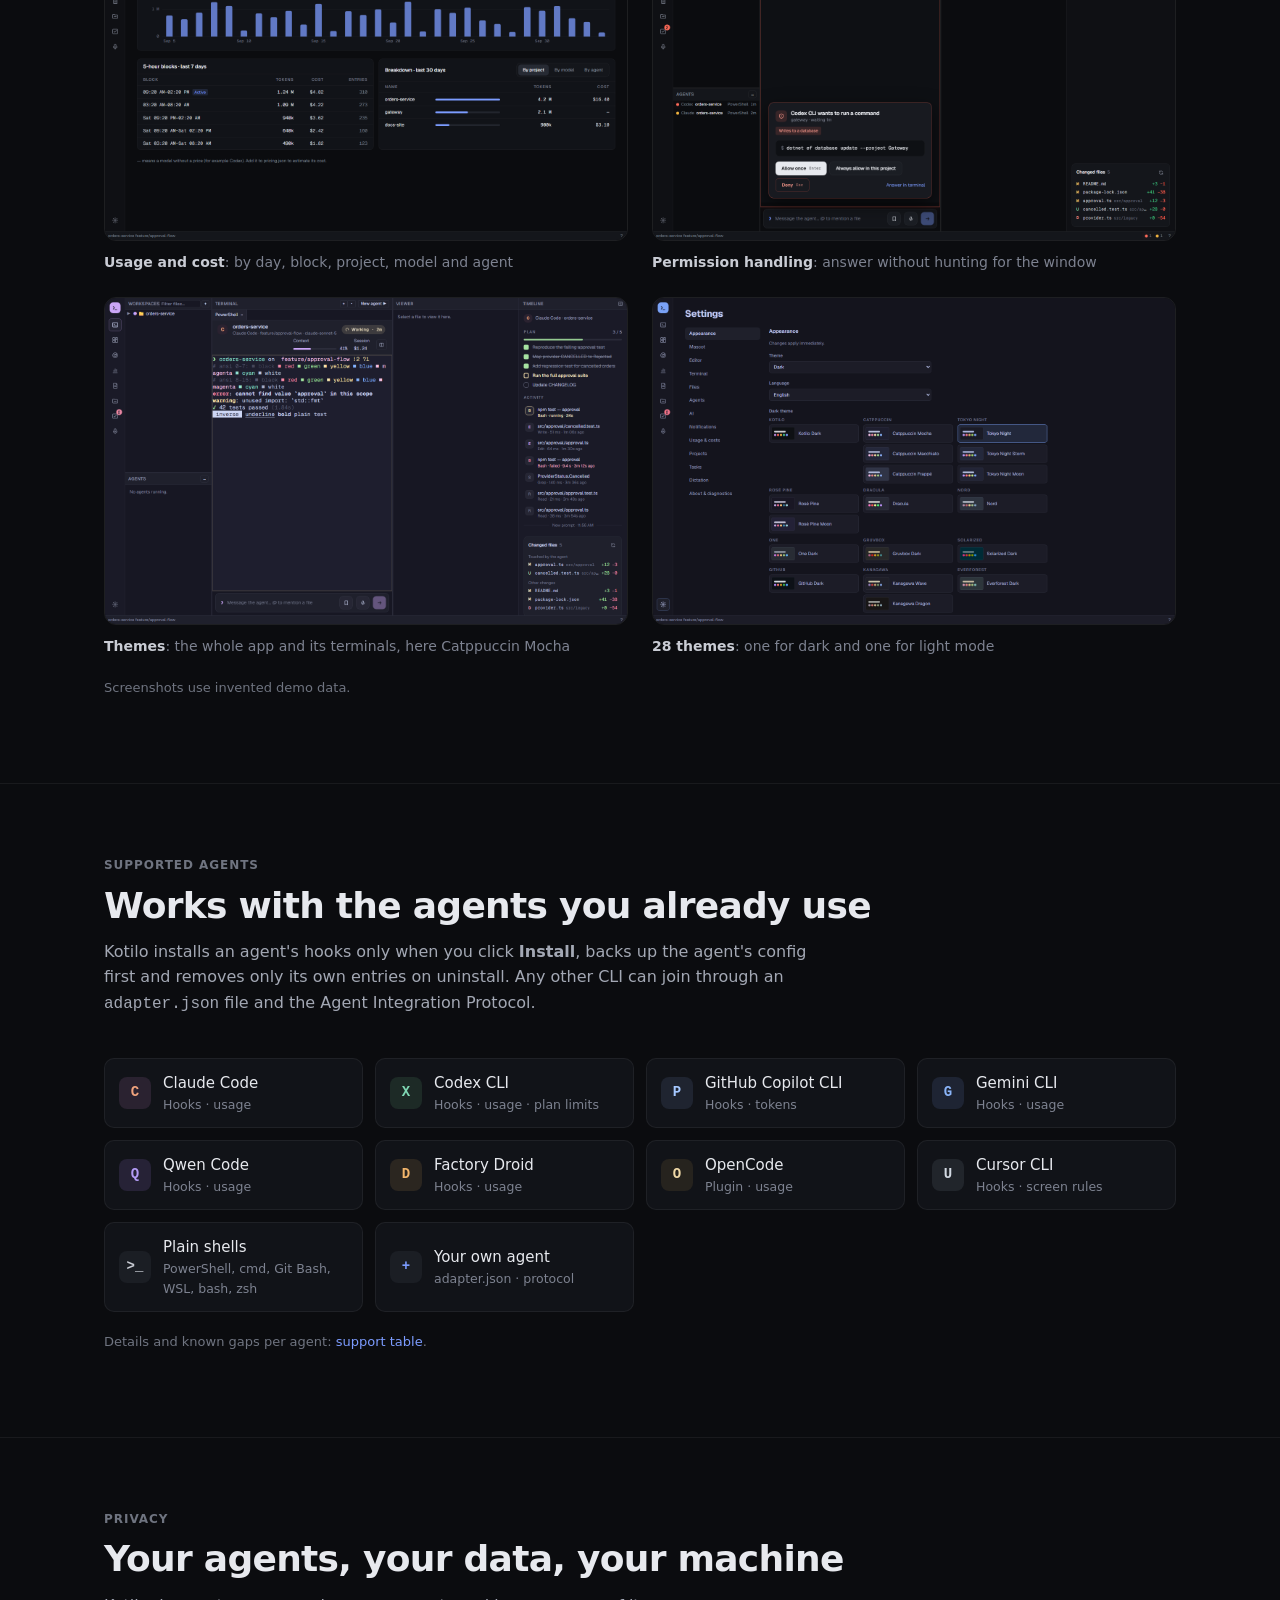
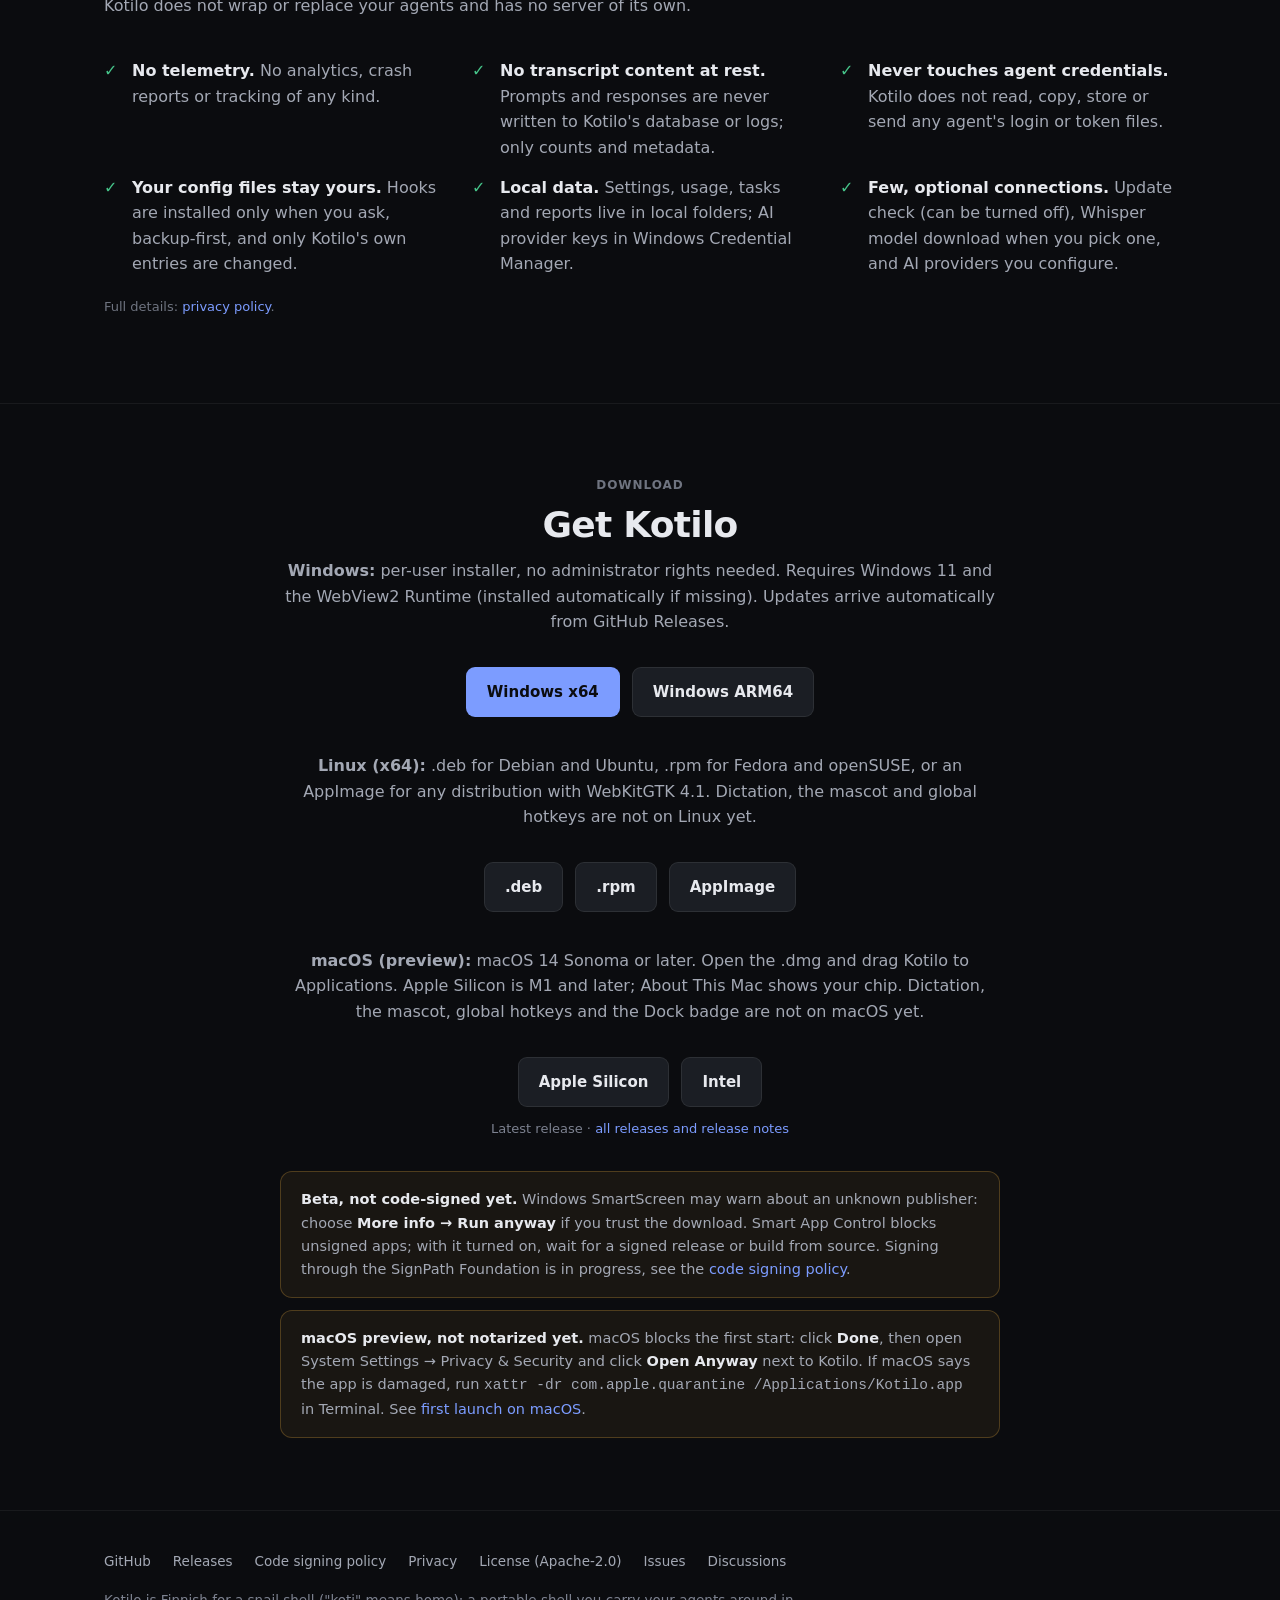
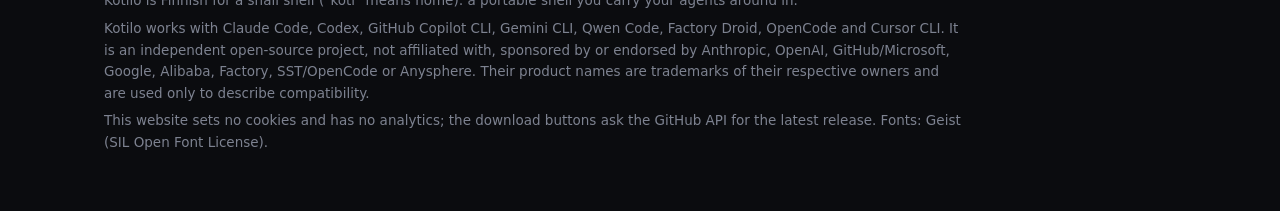
==== commit 126a29ca: "Add macOS preview downloads and 0.4 features macOS .dmg buttons (Apple Silicon, Intel) with first-la" ====
--- a/index.html
+++ b/index.html
@@ -4,11 +4,11 @@
   <meta charset="utf-8">
   <meta name="viewport" content="width=device-width, initial-scale=1">
   <title>Kotilo – a home for your AI coding agents</title>
-  <meta name="description" content="Free, open-source workspace for AI coding agents on Windows and Linux: real terminals with live agent status, one-click permission answers, and token usage, cost and plan limits, all running locally.">
+  <meta name="description" content="Free, open-source workspace for AI coding agents on Windows, Linux and macOS: real terminals with live agent status, one-click permission answers, and token usage, cost and plan limits, all running locally.">
   <link rel="icon" type="image/svg+xml" href="assets/img/kotilo.svg">
   <link rel="icon" type="image/png" href="favicon.png">
   <meta property="og:title" content="Kotilo – a home for your AI coding agents">
-  <meta property="og:description" content="Real terminals, live agent status, permission handling, usage, cost and limits. Free and open source for Windows and Linux.">
+  <meta property="og:description" content="Real terminals, live agent status, permission handling, usage, cost and limits. Free and open source for Windows, Linux and macOS.">
   <meta property="og:image" content="https://kotilo.dev/assets/img/permission.png">
   <meta property="og:url" content="https://kotilo.dev/">
   <meta name="twitter:card" content="summary_large_image">
@@ -40,7 +40,7 @@
       <a class="btn btn-primary" href="#download">Download</a>
       <a class="btn" href="https://github.com/kotilo-dev/kotilo">View on GitHub</a>
     </div>
-    <div class="meta">Windows 11 (x64, ARM64) · Linux (x64) · no account, no telemetry</div>
+    <div class="meta">Windows 11 (x64, ARM64) · Linux (x64) · macOS preview · no account, no telemetry</div>
     <img class="shot" src="assets/img/permission.png" width="1440" height="900"
          alt="An agent asks for permission: the card shows the command and its risk; allow once, always allow or deny">
   </div>
@@ -62,6 +62,9 @@
         <div class="card"><h3>Permission card</h3><p>See the tool, the command or file and a risk label. Allow once, always allow or deny with one click, or answer in the terminal.</p></div>
         <div class="card"><h3>Mission control</h3><p>Every running agent on one screen, with a timeline of what each session did and the files it changed.</p></div>
         <div class="card"><h3>Usage, cost and limits</h3><p>Tokens and estimated cost by day, 5-hour block, project, model and agent. Plan limits where the agent reports them. CSV and Excel export.</p></div>
+        <div class="card"><h3>Review notes</h3><p>Comment on lines of a diff and hand every note, with file, lines and code, to an agent as one prompt.</p></div>
+        <div class="card"><h3>Sessions and resume</h3><p>Every agent session of the last 90 days with model, project, tokens and cost. Resume one in its folder with the agent's own resume command.</p></div>
+        <div class="card"><h3>Quick commands</h3><p>Save the shell commands and prompts you use every day, per workspace or for all, and run them with one click.</p></div>
         <div class="card"><h3>Composer and tasks</h3><p>Write longer prompts with file mentions and saved prompts. A personal task list, daily summaries and wait-time reports.</p></div>
         <div class="card"><h3>Local dictation</h3><p>Push-to-talk speech-to-text with Whisper, running entirely on your machine.</p></div>
         <div class="card"><h3>Nothing slips by</h3><p>Finished work you have not looked at stays marked, with a count on the taskbar icon and one "while you were away" summary when you come back.</p></div>
@@ -125,7 +128,7 @@
         <div class="agent"><span class="avatar" style="background:#2b2620;color:#f2b56b">D</span><div>Factory Droid<small>Hooks · usage</small></div></div>
         <div class="agent"><span class="avatar" style="background:#26231e;color:#f0d9a8">O</span><div>OpenCode<small>Plugin · usage</small></div></div>
         <div class="agent"><span class="avatar" style="background:#21252b;color:#d3dae3">U</span><div>Cursor CLI<small>Hooks · screen rules</small></div></div>
-        <div class="agent"><span class="avatar" style="background:#1b1e24;color:#c9ccd4">&gt;_</span><div>Plain shells<small>PowerShell, cmd, Git Bash, WSL</small></div></div>
+        <div class="agent"><span class="avatar" style="background:#1b1e24;color:#c9ccd4">&gt;_</span><div>Plain shells<small>PowerShell, cmd, Git Bash, WSL, bash, zsh</small></div></div>
         <div class="agent"><span class="avatar" style="background:#1b1e24;color:#7c9cff">+</span><div>Your own agent<small>adapter.json · protocol</small></div></div>
       </div>
       <p class="note">Details and known gaps per agent: <a href="https://github.com/kotilo-dev/kotilo#supported-agents">support table</a>.</p>
@@ -158,15 +161,23 @@
         <a class="btn btn-primary" id="dl-x64" href="https://github.com/kotilo-dev/kotilo/releases/latest">Windows x64</a>
         <a class="btn" id="dl-arm64" href="https://github.com/kotilo-dev/kotilo/releases/latest">Windows ARM64</a>
       </div>
-      <p class="section-lead"><b>Linux (x64):</b> .deb for Debian and Ubuntu, .rpm for Fedora and openSUSE, or an AppImage for any distribution with WebKitGTK 4.1. Dictation, the mascot and global hotkeys are Windows-only for now.</p>
+      <p class="section-lead"><b>Linux (x64):</b> .deb for Debian and Ubuntu, .rpm for Fedora and openSUSE, or an AppImage for any distribution with WebKitGTK 4.1. Dictation, the mascot and global hotkeys are not on Linux yet.</p>
       <div class="cta">
         <a class="btn" id="dl-deb" href="https://github.com/kotilo-dev/kotilo/releases/latest">.deb</a>
         <a class="btn" id="dl-rpm" href="https://github.com/kotilo-dev/kotilo/releases/latest">.rpm</a>
         <a class="btn" id="dl-appimage" href="https://github.com/kotilo-dev/kotilo/releases/latest">AppImage</a>
       </div>
+      <p class="section-lead"><b>macOS (preview):</b> macOS 14 Sonoma or later. Open the .dmg and drag Kotilo to Applications. Apple Silicon is M1 and later; About This Mac shows your chip. Dictation, the mascot, global hotkeys and the Dock badge are not on macOS yet.</p>
+      <div class="cta">
+        <a class="btn" id="dl-mac-arm" href="https://github.com/kotilo-dev/kotilo/releases/latest">Apple Silicon</a>
+        <a class="btn" id="dl-mac-intel" href="https://github.com/kotilo-dev/kotilo/releases/latest">Intel</a>
+      </div>
       <div class="meta"><span id="dl-version">Latest release</span> · <a href="https://github.com/kotilo-dev/kotilo/releases">all releases and release notes</a></div>
       <div class="callout">
         <b>Beta, not code-signed yet.</b> Windows SmartScreen may warn about an unknown publisher: choose <b>More info → Run anyway</b> if you trust the download. Smart App Control blocks unsigned apps; with it turned on, wait for a signed release or build from source. Signing through the SignPath Foundation is in progress, see the <a href="https://github.com/kotilo-dev/kotilo#code-signing-policy">code signing policy</a>.
+      </div>
+      <div class="callout">
+        <b>macOS preview, not notarized yet.</b> macOS blocks the first start: click <b>Done</b>, then open System Settings → Privacy &amp; Security and click <b>Open Anyway</b> next to Kotilo. If macOS says the app is damaged, run <code>xattr -dr com.apple.quarantine /Applications/Kotilo.app</code> in Terminal. See <a href="https://github.com/kotilo-dev/kotilo#macos-beta">first launch on macOS</a>.
       </div>
     </div>
   </section>
@@ -194,7 +205,7 @@
   fetch("https://api.github.com/repos/kotilo-dev/kotilo/releases/latest")
     .then(r => r.ok ? r.json() : Promise.reject(r.status))
     .then(rel => {
-      const links = { x64: "_x64-setup.exe", arm64: "_arm64-setup.exe", deb: "_amd64.deb", rpm: ".x86_64.rpm", appimage: "_amd64.AppImage" };
+      const links = { x64: "_x64-setup.exe", arm64: "_arm64-setup.exe", deb: "_amd64.deb", rpm: ".x86_64.rpm", appimage: "_amd64.AppImage", "mac-arm": "_aarch64.dmg", "mac-intel": "_x64.dmg" };
       for (const [id, suffix] of Object.entries(links)) {
         const asset = rel.assets.find(a => a.name.endsWith(suffix));
         if (asset) document.getElementById("dl-" + id).href = asset.browser_download_url;
--- a/assets/style.css
+++ b/assets/style.css
@@ -212,6 +212,7 @@
   font-size: 14.5px;
 }
 .callout b { color: var(--text); }
+.callout + .callout { margin-top: 12px; }
 
 /* Footer */
 footer { border-top: 1px solid var(--border); padding: 40px 0 56px; color: var(--text-muted); font-size: 13.5px; }
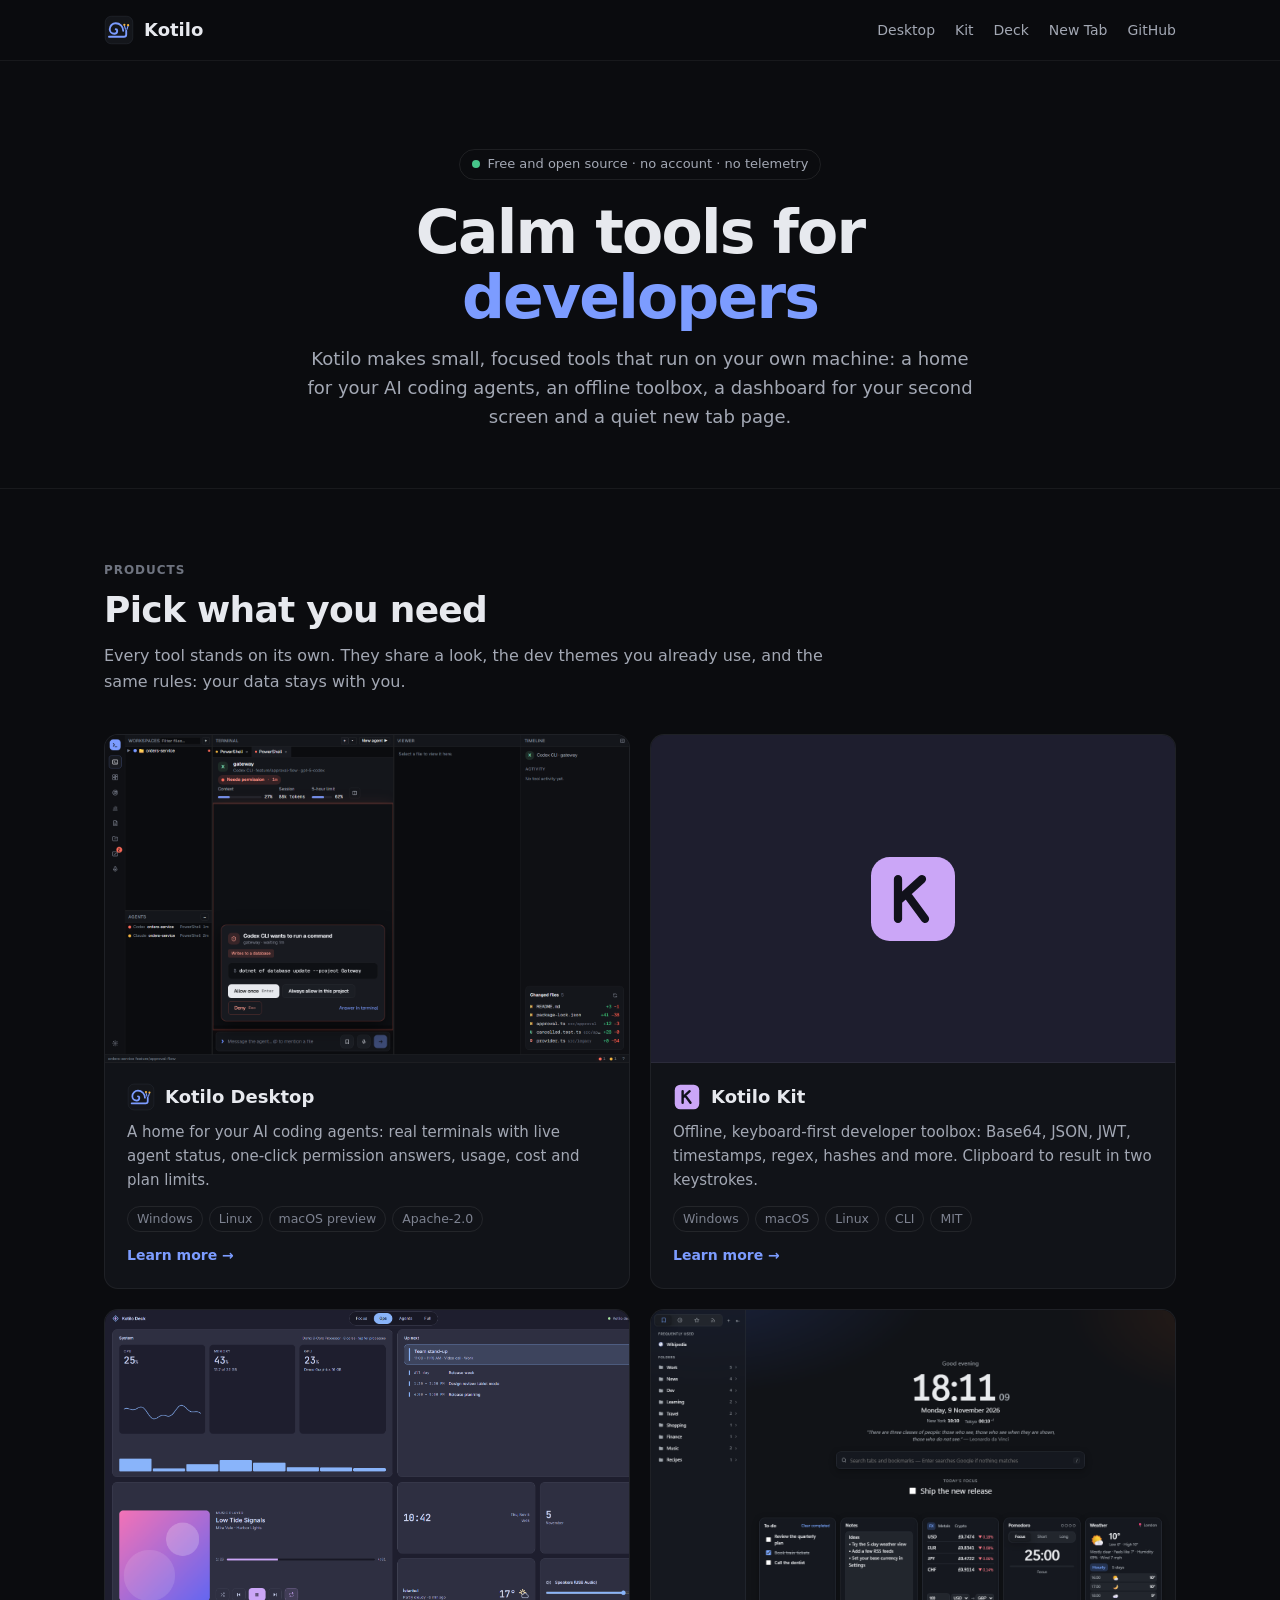
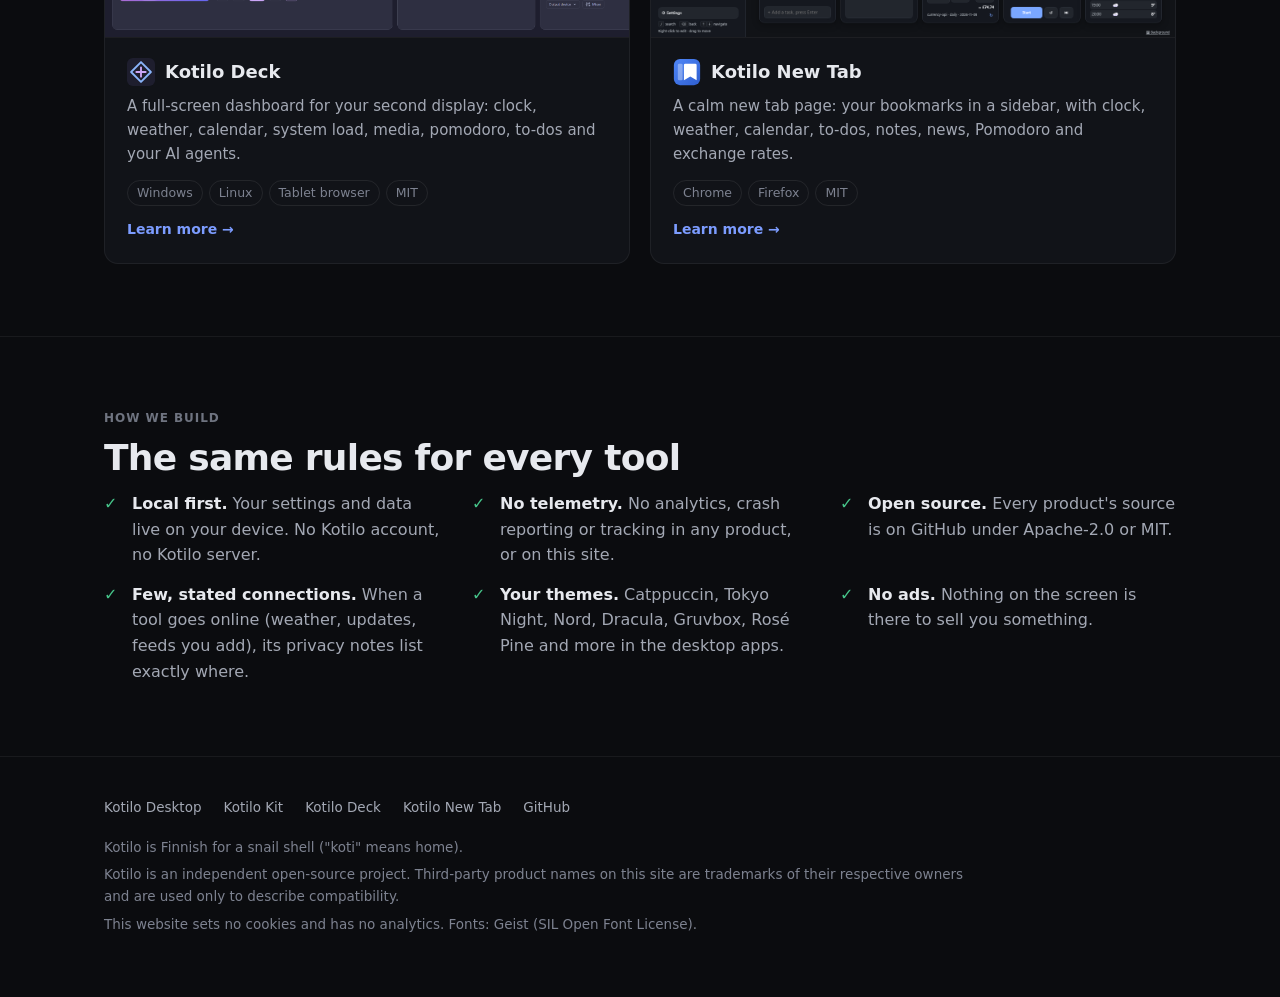
==== commit cb9a6182: "Turn the site into a home for all Kotilo tools Kotilo now publishes several developer tools under on" ====
--- a/index.html
+++ b/index.html
@@ -3,182 +3,102 @@
 <head>
   <meta charset="utf-8">
   <meta name="viewport" content="width=device-width, initial-scale=1">
-  <title>Kotilo – a home for your AI coding agents</title>
-  <meta name="description" content="Free, open-source workspace for AI coding agents on Windows, Linux and macOS: real terminals with live agent status, one-click permission answers, and token usage, cost and plan limits, all running locally.">
-  <link rel="icon" type="image/svg+xml" href="assets/img/kotilo.svg">
-  <link rel="icon" type="image/png" href="favicon.png">
-  <meta property="og:title" content="Kotilo – a home for your AI coding agents">
-  <meta property="og:description" content="Real terminals, live agent status, permission handling, usage, cost and limits. Free and open source for Windows, Linux and macOS.">
+  <title>Kotilo – free, local-first tools for developers</title>
+  <meta name="description" content="Kotilo makes free, open-source developer tools that run on your machine: a desktop workspace for AI coding agents, an offline developer toolbox, a second-screen dashboard and a calm new tab page. No account, no telemetry.">
+  <link rel="icon" type="image/svg+xml" href="/assets/img/kotilo.svg">
+  <link rel="icon" type="image/png" href="/favicon.png">
+  <meta property="og:title" content="Kotilo – free, local-first tools for developers">
+  <meta property="og:description" content="A desktop workspace for AI coding agents, an offline developer toolbox, a second-screen dashboard and a calm new tab page. Free, open source, no telemetry.">
   <meta property="og:image" content="https://kotilo.dev/assets/img/permission.png">
   <meta property="og:url" content="https://kotilo.dev/">
   <meta name="twitter:card" content="summary_large_image">
-  <link rel="preload" href="assets/fonts/Geist-Variable.woff2" as="font" type="font/woff2" crossorigin>
-  <link rel="stylesheet" href="assets/style.css">
+  <link rel="preload" href="/assets/fonts/Geist-Variable.woff2" as="font" type="font/woff2" crossorigin>
+  <link rel="stylesheet" href="/assets/style.css">
+  <script>
+    // The desktop app's page used to live here; keep its old section links working.
+    if (["#features", "#agents", "#privacy", "#download"].includes(location.hash)) location.replace("/desktop/" + location.hash);
+  </script>
 </head>
 <body>
 
 <header class="site-header">
   <div class="wrap">
-    <a class="brand" href="#"><img src="assets/img/kotilo.svg" alt="">Kotilo</a>
+    <a class="brand" href="/"><img src="/assets/img/kotilo.svg" alt="">Kotilo</a>
     <nav class="nav">
-      <a href="#features">Features</a>
-      <a href="#agents">Agents</a>
-      <a href="#privacy">Privacy</a>
-      <a href="https://github.com/kotilo-dev/kotilo#code-signing-policy">Code signing policy</a>
-      <a class="nav-keep" href="https://github.com/kotilo-dev/kotilo">GitHub</a>
-      <a class="nav-keep" href="#download">Download</a>
+      <a href="/desktop/">Desktop</a>
+      <a href="/kit/">Kit</a>
+      <a href="/deck/">Deck</a>
+      <a href="/newtab/">New Tab</a>
+      <a class="nav-keep" href="https://github.com/kotilo-dev">GitHub</a>
     </nav>
   </div>
 </header>
 
 <main>
   <div class="hero wrap">
-    <span class="eyebrow"><span class="dot" style="background: var(--idle)"></span>Free and open source · Apache-2.0</span>
-    <h1>A home for your <em>AI coding agents</em></h1>
-    <p class="lead">Run Claude Code, Codex, Copilot, Gemini and more side by side in real terminals. See at a glance which agent is working, which one needs you, and what it all costs.</p>
-    <div class="cta">
-      <a class="btn btn-primary" href="#download">Download</a>
-      <a class="btn" href="https://github.com/kotilo-dev/kotilo">View on GitHub</a>
-    </div>
-    <div class="meta">Windows 11 (x64, ARM64) · Linux (x64) · macOS preview · no account, no telemetry</div>
-    <img class="shot" src="assets/img/permission.png" width="1440" height="900"
-         alt="An agent asks for permission: the card shows the command and its risk; allow once, always allow or deny">
+    <span class="eyebrow"><span class="dot" style="background: var(--idle)"></span>Free and open source · no account · no telemetry</span>
+    <h1>Calm tools for <em>developers</em></h1>
+    <p class="lead">Kotilo makes small, focused tools that run on your own machine: a home for your AI coding agents, an offline toolbox, a dashboard for your second screen and a quiet new tab page.</p>
   </div>
 
-  <section id="features">
+  <section id="products">
     <div class="wrap">
-      <div class="label">What it does</div>
-      <h2>Every agent, every state, one window</h2>
-      <p class="section-lead">Agents run unmodified in real terminals, signed in with your own account. Kotilo listens to the hooks and plugins they already provide, so it always knows what each session is doing, including sessions you started outside Kotilo.</p>
-      <div class="states">
-        <span class="state"><span class="dot" style="background: var(--working)"></span>Working</span>
-        <span class="state"><span class="dot" style="background: var(--blocked)"></span>Waiting for permission</span>
-        <span class="state"><span class="dot" style="background: var(--blocked)"></span>Waiting for input</span>
-        <span class="state"><span class="dot" style="background: var(--done)"></span>Done</span>
-        <span class="state"><span class="dot" style="background: var(--idle)"></span>Idle</span>
-      </div>
-      <div class="grid">
-        <div class="card"><h3>Real terminals</h3><p>Tabs and split panes with ConPTY shells, agent CLIs and your own commands. Clickable <code>file:line</code> links, file tree and diffs.</p></div>
-        <div class="card"><h3>Permission card</h3><p>See the tool, the command or file and a risk label. Allow once, always allow or deny with one click, or answer in the terminal.</p></div>
-        <div class="card"><h3>Mission control</h3><p>Every running agent on one screen, with a timeline of what each session did and the files it changed.</p></div>
-        <div class="card"><h3>Usage, cost and limits</h3><p>Tokens and estimated cost by day, 5-hour block, project, model and agent. Plan limits where the agent reports them. CSV and Excel export.</p></div>
-        <div class="card"><h3>Review notes</h3><p>Comment on lines of a diff and hand every note, with file, lines and code, to an agent as one prompt.</p></div>
-        <div class="card"><h3>Sessions and resume</h3><p>Every agent session of the last 90 days with model, project, tokens and cost. Resume one in its folder with the agent's own resume command.</p></div>
-        <div class="card"><h3>Quick commands</h3><p>Save the shell commands and prompts you use every day, per workspace or for all, and run them with one click.</p></div>
-        <div class="card"><h3>Composer and tasks</h3><p>Write longer prompts with file mentions and saved prompts. A personal task list, daily summaries and wait-time reports.</p></div>
-        <div class="card"><h3>Local dictation</h3><p>Push-to-talk speech-to-text with Whisper, running entirely on your machine.</p></div>
-        <div class="card"><h3>Nothing slips by</h3><p>Finished work you have not looked at stays marked, with a count on the taskbar icon and one "while you were away" summary when you come back.</p></div>
-        <div class="card"><h3>Themes</h3><p>Catppuccin, Tokyo Night, Rosé Pine, Dracula, Nord, Gruvbox, Solarized, GitHub, Kanagawa, Everforest and more, for the whole app and its terminals. Import your Windows Terminal schemes.</p></div>
-        <div class="card"><h3>A snail on the taskbar</h3><p>An optional robot snail mascot shows how your agents are doing and takes you to the one that needs you.</p></div>
+      <div class="label">Products</div>
+      <h2>Pick what you need</h2>
+      <p class="section-lead">Every tool stands on its own. They share a look, the dev themes you already use, and the same rules: your data stays with you.</p>
+      <div class="products">
+        <a class="product" href="/desktop/">
+          <div class="thumb"><img src="/assets/img/permission.png" width="1440" height="900" loading="lazy" alt="Kotilo Desktop: an agent asks for permission"></div>
+          <div class="body">
+            <div class="title"><img src="/assets/img/kotilo.svg" alt="">Kotilo Desktop</div>
+            <p>A home for your AI coding agents: real terminals with live agent status, one-click permission answers, usage, cost and plan limits.</p>
+            <div class="tags"><span class="tag">Windows</span><span class="tag">Linux</span><span class="tag">macOS preview</span><span class="tag">Apache-2.0</span></div>
+            <span class="more">Learn more →</span>
+          </div>
+        </a>
+        <a class="product" href="/kit/">
+          <div class="thumb kit-thumb"><img src="/assets/img/kit/icon.svg" alt=""></div>
+          <div class="body">
+            <div class="title"><img src="/assets/img/kit/icon.svg" alt="">Kotilo Kit</div>
+            <p>Offline, keyboard-first developer toolbox: Base64, JSON, JWT, timestamps, regex, hashes and more. Clipboard to result in two keystrokes.</p>
+            <div class="tags"><span class="tag">Windows</span><span class="tag">macOS</span><span class="tag">Linux</span><span class="tag">CLI</span><span class="tag">MIT</span></div>
+            <span class="more">Learn more →</span>
+          </div>
+        </a>
+        <a class="product" href="/deck/">
+          <div class="thumb"><img src="/assets/img/deck/deck-ops-catppuccin-mocha.png" width="1920" height="1080" loading="lazy" alt="Kotilo Deck: the Ops workspace in Catppuccin Mocha"></div>
+          <div class="body">
+            <div class="title"><img src="/assets/img/deck/icon.svg" alt="">Kotilo Deck</div>
+            <p>A full-screen dashboard for your second display: clock, weather, calendar, system load, media, pomodoro, to-dos and your AI agents.</p>
+            <div class="tags"><span class="tag">Windows</span><span class="tag">Linux</span><span class="tag">Tablet browser</span><span class="tag">MIT</span></div>
+            <span class="more">Learn more →</span>
+          </div>
+        </a>
+        <a class="product" href="/newtab/">
+          <div class="thumb"><img src="/assets/img/newtab/1-main.png" width="1280" height="800" loading="lazy" alt="Kotilo New Tab: bookmarks sidebar, clock and cards"></div>
+          <div class="body">
+            <div class="title"><img src="/assets/img/newtab/icon.svg" alt="">Kotilo New Tab</div>
+            <p>A calm new tab page: your bookmarks in a sidebar, with clock, weather, calendar, to-dos, notes, news, Pomodoro and exchange rates.</p>
+            <div class="tags"><span class="tag">Chrome</span><span class="tag">Firefox</span><span class="tag">MIT</span></div>
+            <span class="more">Learn more →</span>
+          </div>
+        </a>
       </div>
     </div>
   </section>
 
   <section>
     <div class="wrap">
-      <div class="label">A closer look</div>
-      <h2>See what your agents are doing</h2>
-      <div class="gallery">
-        <figure>
-          <img src="assets/img/mission-control.png" width="1440" height="900" loading="lazy"
-               alt="Mission control: every agent session with its state, latest output, plan limits and cost">
-          <figcaption><b>Mission control</b>: every session at a glance</figcaption>
-        </figure>
-        <figure>
-          <img src="assets/img/timeline-diff.png" width="1440" height="900" loading="lazy"
-               alt="Timeline: the agent's plan and tool calls next to a diff of the files it changed">
-          <figcaption><b>Timeline and diff</b>: what the agent did and changed</figcaption>
-        </figure>
-        <figure>
-          <img src="assets/img/usage.png" width="1440" height="900" loading="lazy"
-               alt="Usage: daily tokens, 5-hour blocks and a breakdown by project, model or agent">
-          <figcaption><b>Usage and cost</b>: by day, block, project, model and agent</figcaption>
-        </figure>
-        <figure>
-          <img src="assets/img/permission.png" width="1440" height="900" loading="lazy"
-               alt="Permission card with the command, a risk label and allow or deny buttons">
-          <figcaption><b>Permission handling</b>: answer without hunting for the window</figcaption>
-        </figure>
-        <figure>
-          <img src="assets/img/themed-terminal.png" width="1440" height="900" loading="lazy"
-               alt="The workspace in the Catppuccin Mocha theme: the whole app and the terminal share the theme's colours">
-          <figcaption><b>Themes</b>: the whole app and its terminals, here Catppuccin Mocha</figcaption>
-        </figure>
-        <figure>
-          <img src="assets/img/themes.png" width="1440" height="900" loading="lazy"
-               alt="Settings, Appearance: dark and light theme pickers grouped by family">
-          <figcaption><b>28 themes</b>: one for dark and one for light mode</figcaption>
-        </figure>
-      </div>
-      <p class="note">Screenshots use invented demo data.</p>
-    </div>
-  </section>
-
-  <section id="agents">
-    <div class="wrap">
-      <div class="label">Supported agents</div>
-      <h2>Works with the agents you already use</h2>
-      <p class="section-lead">Kotilo installs an agent's hooks only when you click <b>Install</b>, backs up the agent's config first and removes only its own entries on uninstall. Any other CLI can join through an <code>adapter.json</code> file and the Agent Integration Protocol.</p>
-      <div class="agents">
-        <div class="agent"><span class="avatar" style="background:#2a2230;color:#f0a37d">C</span><div>Claude Code<small>Hooks · usage</small></div></div>
-        <div class="agent"><span class="avatar" style="background:#1d2a26;color:#7fd8b4">X</span><div>Codex CLI<small>Hooks · usage · plan limits</small></div></div>
-        <div class="agent"><span class="avatar" style="background:#1f2430;color:#a5c8ff">P</span><div>GitHub Copilot CLI<small>Hooks · tokens</small></div></div>
-        <div class="agent"><span class="avatar" style="background:#1e2433;color:#8ab4f8">G</span><div>Gemini CLI<small>Hooks · usage</small></div></div>
-        <div class="agent"><span class="avatar" style="background:#262236;color:#b39cf5">Q</span><div>Qwen Code<small>Hooks · usage</small></div></div>
-        <div class="agent"><span class="avatar" style="background:#2b2620;color:#f2b56b">D</span><div>Factory Droid<small>Hooks · usage</small></div></div>
-        <div class="agent"><span class="avatar" style="background:#26231e;color:#f0d9a8">O</span><div>OpenCode<small>Plugin · usage</small></div></div>
-        <div class="agent"><span class="avatar" style="background:#21252b;color:#d3dae3">U</span><div>Cursor CLI<small>Hooks · screen rules</small></div></div>
-        <div class="agent"><span class="avatar" style="background:#1b1e24;color:#c9ccd4">&gt;_</span><div>Plain shells<small>PowerShell, cmd, Git Bash, WSL, bash, zsh</small></div></div>
-        <div class="agent"><span class="avatar" style="background:#1b1e24;color:#7c9cff">+</span><div>Your own agent<small>adapter.json · protocol</small></div></div>
-      </div>
-      <p class="note">Details and known gaps per agent: <a href="https://github.com/kotilo-dev/kotilo#supported-agents">support table</a>.</p>
-    </div>
-  </section>
-
-  <section id="privacy">
-    <div class="wrap">
-      <div class="label">Privacy</div>
-      <h2>Your agents, your data, your machine</h2>
-      <p class="section-lead">Kotilo does not wrap or replace your agents and has no server of its own.</p>
+      <div class="label">How we build</div>
+      <h2>The same rules for every tool</h2>
       <ul class="checks">
-        <li><b>No telemetry.</b> No analytics, crash reports or tracking of any kind.</li>
-        <li><b>No transcript content at rest.</b> Prompts and responses are never written to Kotilo's database or logs; only counts and metadata.</li>
-        <li><b>Never touches agent credentials.</b> Kotilo does not read, copy, store or send any agent's login or token files.</li>
-        <li><b>Your config files stay yours.</b> Hooks are installed only when you ask, backup-first, and only Kotilo's own entries are changed.</li>
-        <li><b>Local data.</b> Settings, usage, tasks and reports live in local folders; AI provider keys in Windows Credential Manager.</li>
-        <li><b>Few, optional connections.</b> Update check (can be turned off), Whisper model download when you pick one, and AI providers you configure.</li>
+        <li><b>Local first.</b> Your settings and data live on your device. No Kotilo account, no Kotilo server.</li>
+        <li><b>No telemetry.</b> No analytics, crash reporting or tracking in any product, or on this site.</li>
+        <li><b>Open source.</b> Every product's source is on GitHub under Apache-2.0 or MIT.</li>
+        <li><b>Few, stated connections.</b> When a tool goes online (weather, updates, feeds you add), its privacy notes list exactly where.</li>
+        <li><b>Your themes.</b> Catppuccin, Tokyo Night, Nord, Dracula, Gruvbox, Rosé Pine and more in the desktop apps.</li>
+        <li><b>No ads.</b> Nothing on the screen is there to sell you something.</li>
       </ul>
-      <p class="note">Full details: <a href="https://github.com/kotilo-dev/kotilo/blob/main/docs/legal/privacy.md">privacy policy</a>.</p>
-    </div>
-  </section>
-
-  <section id="download" class="download">
-    <div class="wrap">
-      <div class="label">Download</div>
-      <h2>Get Kotilo</h2>
-      <p class="section-lead"><b>Windows:</b> per-user installer, no administrator rights needed. Requires Windows 11 and the WebView2 Runtime (installed automatically if missing). Updates arrive automatically from GitHub Releases.</p>
-      <div class="cta">
-        <a class="btn btn-primary" id="dl-x64" href="https://github.com/kotilo-dev/kotilo/releases/latest">Windows x64</a>
-        <a class="btn" id="dl-arm64" href="https://github.com/kotilo-dev/kotilo/releases/latest">Windows ARM64</a>
-      </div>
-      <p class="section-lead"><b>Linux (x64):</b> .deb for Debian and Ubuntu, .rpm for Fedora and openSUSE, or an AppImage for any distribution with WebKitGTK 4.1. Dictation, the mascot and global hotkeys are not on Linux yet.</p>
-      <div class="cta">
-        <a class="btn" id="dl-deb" href="https://github.com/kotilo-dev/kotilo/releases/latest">.deb</a>
-        <a class="btn" id="dl-rpm" href="https://github.com/kotilo-dev/kotilo/releases/latest">.rpm</a>
-        <a class="btn" id="dl-appimage" href="https://github.com/kotilo-dev/kotilo/releases/latest">AppImage</a>
-      </div>
-      <p class="section-lead"><b>macOS (preview):</b> macOS 14 Sonoma or later. Open the .dmg and drag Kotilo to Applications. Apple Silicon is M1 and later; About This Mac shows your chip. Dictation, the mascot, global hotkeys and the Dock badge are not on macOS yet.</p>
-      <div class="cta">
-        <a class="btn" id="dl-mac-arm" href="https://github.com/kotilo-dev/kotilo/releases/latest">Apple Silicon</a>
-        <a class="btn" id="dl-mac-intel" href="https://github.com/kotilo-dev/kotilo/releases/latest">Intel</a>
-      </div>
-      <div class="meta"><span id="dl-version">Latest release</span> · <a href="https://github.com/kotilo-dev/kotilo/releases">all releases and release notes</a></div>
-      <div class="callout">
-        <b>Beta, not code-signed yet.</b> Windows SmartScreen may warn about an unknown publisher: choose <b>More info → Run anyway</b> if you trust the download. Smart App Control blocks unsigned apps; with it turned on, wait for a signed release or build from source. Signing through the SignPath Foundation is in progress, see the <a href="https://github.com/kotilo-dev/kotilo#code-signing-policy">code signing policy</a>.
-      </div>
-      <div class="callout">
-        <b>macOS preview, not notarized yet.</b> macOS blocks the first start: click <b>Done</b>, then open System Settings → Privacy &amp; Security and click <b>Open Anyway</b> next to Kotilo. If macOS says the app is damaged, run <code>xattr -dr com.apple.quarantine /Applications/Kotilo.app</code> in Terminal. See <a href="https://github.com/kotilo-dev/kotilo#macos-beta">first launch on macOS</a>.
-      </div>
     </div>
   </section>
 </main>
@@ -186,33 +106,16 @@
 <footer>
   <div class="wrap">
     <div class="links">
-      <a href="https://github.com/kotilo-dev/kotilo">GitHub</a>
-      <a href="https://github.com/kotilo-dev/kotilo/releases">Releases</a>
-      <a href="https://github.com/kotilo-dev/kotilo#code-signing-policy">Code signing policy</a>
-      <a href="https://github.com/kotilo-dev/kotilo/blob/main/docs/legal/privacy.md">Privacy</a>
-      <a href="https://github.com/kotilo-dev/kotilo/blob/main/LICENSE">License (Apache-2.0)</a>
-      <a href="https://github.com/kotilo-dev/kotilo/issues">Issues</a>
-      <a href="https://github.com/kotilo-dev/kotilo/discussions">Discussions</a>
+      <a href="/desktop/">Kotilo Desktop</a>
+      <a href="/kit/">Kotilo Kit</a>
+      <a href="/deck/">Kotilo Deck</a>
+      <a href="/newtab/">Kotilo New Tab</a>
+      <a href="https://github.com/kotilo-dev">GitHub</a>
     </div>
-    <p>Kotilo is Finnish for a snail shell ("koti" means home): a portable shell you carry your agents around in.</p>
-    <p>Kotilo works with Claude Code, Codex, GitHub Copilot CLI, Gemini CLI, Qwen Code, Factory Droid, OpenCode and Cursor CLI. It is an independent open-source project, not affiliated with, sponsored by or endorsed by Anthropic, OpenAI, GitHub/Microsoft, Google, Alibaba, Factory, SST/OpenCode or Anysphere. Their product names are trademarks of their respective owners and are used only to describe compatibility.</p>
-    <p>This website sets no cookies and has no analytics; the download buttons ask the GitHub API for the latest release. Fonts: Geist (SIL Open Font License).</p>
+    <p>Kotilo is Finnish for a snail shell ("koti" means home).</p>
+    <p>Kotilo is an independent open-source project. Third-party product names on this site are trademarks of their respective owners and are used only to describe compatibility.</p>
+    <p>This website sets no cookies and has no analytics. Fonts: Geist (SIL Open Font License).</p>
   </div>
 </footer>
-
-<script>
-  // Direct installer links for the latest release; the static links above are the fallback.
-  fetch("https://api.github.com/repos/kotilo-dev/kotilo/releases/latest")
-    .then(r => r.ok ? r.json() : Promise.reject(r.status))
-    .then(rel => {
-      const links = { x64: "_x64-setup.exe", arm64: "_arm64-setup.exe", deb: "_amd64.deb", rpm: ".x86_64.rpm", appimage: "_amd64.AppImage", "mac-arm": "_aarch64.dmg", "mac-intel": "_x64.dmg" };
-      for (const [id, suffix] of Object.entries(links)) {
-        const asset = rel.assets.find(a => a.name.endsWith(suffix));
-        if (asset) document.getElementById("dl-" + id).href = asset.browser_download_url;
-      }
-      document.getElementById("dl-version").textContent = rel.tag_name;
-    })
-    .catch(() => {});
-</script>
 </body>
 </html>
--- a/assets/style.css
+++ b/assets/style.css
@@ -1,4 +1,5 @@
-/* Kotilo website. Colors and type follow the app's DESIGN_SYSTEM.md (dark theme). */
+/* Kotilo website. Colors and type follow the desktop app's DESIGN_SYSTEM.md (dark theme).
+   Product pages set their own --accent on <body>. */
 
 @font-face {
   font-family: "Geist";
@@ -86,7 +87,8 @@
 }
 .btn:hover { text-decoration: none; border-color: rgba(255, 255, 255, 0.16); }
 .btn-primary { background: var(--accent); color: #0b0c0f; border-color: transparent; }
-.btn-primary:hover { background: #95afff; }
+.btn-primary:hover { filter: brightness(1.12); }
+.btn[aria-disabled="true"] { opacity: 0.5; pointer-events: none; }
 
 /* Hero */
 .hero { padding: 88px 0 56px; text-align: center; }
@@ -220,8 +222,98 @@
 footer .links a { color: var(--text-3); }
 footer p { margin: 6px 0; max-width: 860px; }
 
+/* Product accents */
+body.p-desktop { --accent: #7c9cff; }
+body.p-kit { --accent: #cba6f7; }
+body.p-deck { --accent: #89b4fa; }
+body.p-newtab { --accent: #6b9bff; }
+
+/* Header: product name next to the brand */
+.brand .crumb { color: var(--text-muted); font-weight: 500; }
+.brand .crumb::before { content: "/"; margin: 0 8px 0 2px; color: var(--text-faint); }
+
+/* Home: product cards */
+.products { display: grid; grid-template-columns: repeat(auto-fit, minmax(min(100%, 440px), 1fr)); gap: 20px; text-align: left; }
+.product {
+  display: flex;
+  flex-direction: column;
+  background: var(--surface-2);
+  border: 1px solid var(--border);
+  border-radius: 14px;
+  overflow: hidden;
+  color: var(--text);
+}
+.product:hover { text-decoration: none; border-color: rgba(255, 255, 255, 0.16); }
+.product .thumb { aspect-ratio: 16 / 10; background: var(--surface-1); border-bottom: 1px solid var(--border); overflow: hidden; }
+.product .thumb img { width: 100%; height: 100%; object-fit: cover; object-position: top left; }
+.product .body { padding: 20px 22px 22px; display: flex; flex-direction: column; gap: 8px; flex: 1; }
+.product .title { display: flex; align-items: center; gap: 10px; font-weight: 700; font-size: 18px; }
+.product .title img { width: 28px; height: 28px; }
+.product p { margin: 0; color: var(--text-3); font-size: 15px; flex: 1; }
+.product .tags { display: flex; flex-wrap: wrap; gap: 6px; margin-top: 6px; }
+.tag {
+  padding: 2px 9px;
+  border-radius: 999px;
+  border: 1px solid var(--border-strong);
+  color: var(--text-muted);
+  font-size: 12.5px;
+}
+.product .more { color: var(--accent); font-size: 14px; font-weight: 600; margin-top: 4px; }
+.hero-icon { width: 64px; height: 64px; margin: 0 auto 18px; }
+
+/* Plain text pages (privacy policies) */
+.prose { max-width: 760px; padding: 56px 0 72px; }
+.prose h1 { font-size: clamp(30px, 5vw, 40px); letter-spacing: -0.02em; line-height: 1.15; margin: 0 0 8px; }
+.prose h2 { font-size: 22px; margin: 36px 0 10px; }
+.prose p, .prose li { color: var(--text-3); }
+.prose b, .prose strong { color: var(--text); }
+.prose .updated { color: var(--text-muted); font-size: 14px; }
+.table-wrap { overflow-x: auto; }
+table { width: 100%; border-collapse: collapse; font-size: 14.5px; }
+th, td { text-align: left; vertical-align: top; padding: 10px 12px; border-bottom: 1px solid var(--border-strong); }
+th { color: var(--text-2); font-weight: 600; }
+td { color: var(--text-3); }
+
+/* Kit: tool table and palette illustration */
+.tools td:first-child { color: var(--text-2); font-weight: 600; white-space: nowrap; }
+.palette {
+  max-width: 620px;
+  margin: 56px auto 0;
+  text-align: left;
+  background: #1e1e2e;
+  border: 1px solid rgba(203, 166, 247, 0.25);
+  border-radius: 14px;
+  box-shadow: 0 30px 80px rgba(0, 0, 0, 0.55);
+  font-size: 14px;
+  overflow: hidden;
+}
+.palette .search { padding: 14px 18px; border-bottom: 1px solid rgba(255, 255, 255, 0.07); color: #a6adc8; }
+.palette .search kbd { float: right; }
+.palette .group { padding: 10px 18px 4px; color: #7f849c; font-size: 11.5px; letter-spacing: 0.08em; text-transform: uppercase; }
+.palette .row { display: flex; gap: 12px; align-items: baseline; padding: 9px 18px; color: #cdd6f4; }
+.palette .row.sel { background: rgba(203, 166, 247, 0.14); box-shadow: inset 2px 0 0 #cba6f7; }
+.palette .row .id { font-family: "Geist Mono", monospace; color: #cba6f7; min-width: 92px; }
+.palette .row .hint { margin-left: auto; color: #7f849c; font-family: "Geist Mono", monospace; font-size: 12.5px; overflow: hidden; text-overflow: ellipsis; white-space: nowrap; }
+.palette .out { margin: 6px 18px 16px; padding: 12px 14px; border-radius: 9px; background: #181825; color: #a6e3a1; font-family: "Geist Mono", monospace; font-size: 13px; white-space: pre; overflow-x: auto; }
+kbd {
+  font-family: "Geist Mono", monospace;
+  font-size: 12px;
+  padding: 1px 6px;
+  border: 1px solid var(--border-strong);
+  border-bottom-width: 2px;
+  border-radius: 5px;
+  color: var(--text-2);
+  background: var(--surface-3);
+}
+pre.cmd { display: block; max-width: 100%; overflow-x: auto; width: fit-content; margin: 0; padding: 10px 16px; border-radius: 9px; background: var(--surface-3); border: 1px solid var(--border); color: var(--text-2); font-family: "Geist Mono", monospace; font-size: 14px; }
+.portrait { max-width: 300px; }
+
 @media (max-width: 720px) {
   .nav a:not(.nav-keep) { display: none; }
   .gallery { grid-template-columns: 1fr; }
   .hero { padding-top: 56px; }
-}
+  .wrap { padding: 0 16px; }
+  .brand .crumb { display: none; }
+}
+.product .thumb.kit-thumb { background: #1e1e2e; display: grid; place-items: center; }
+.product .thumb.kit-thumb img { width: 96px; height: 96px; object-fit: contain; }
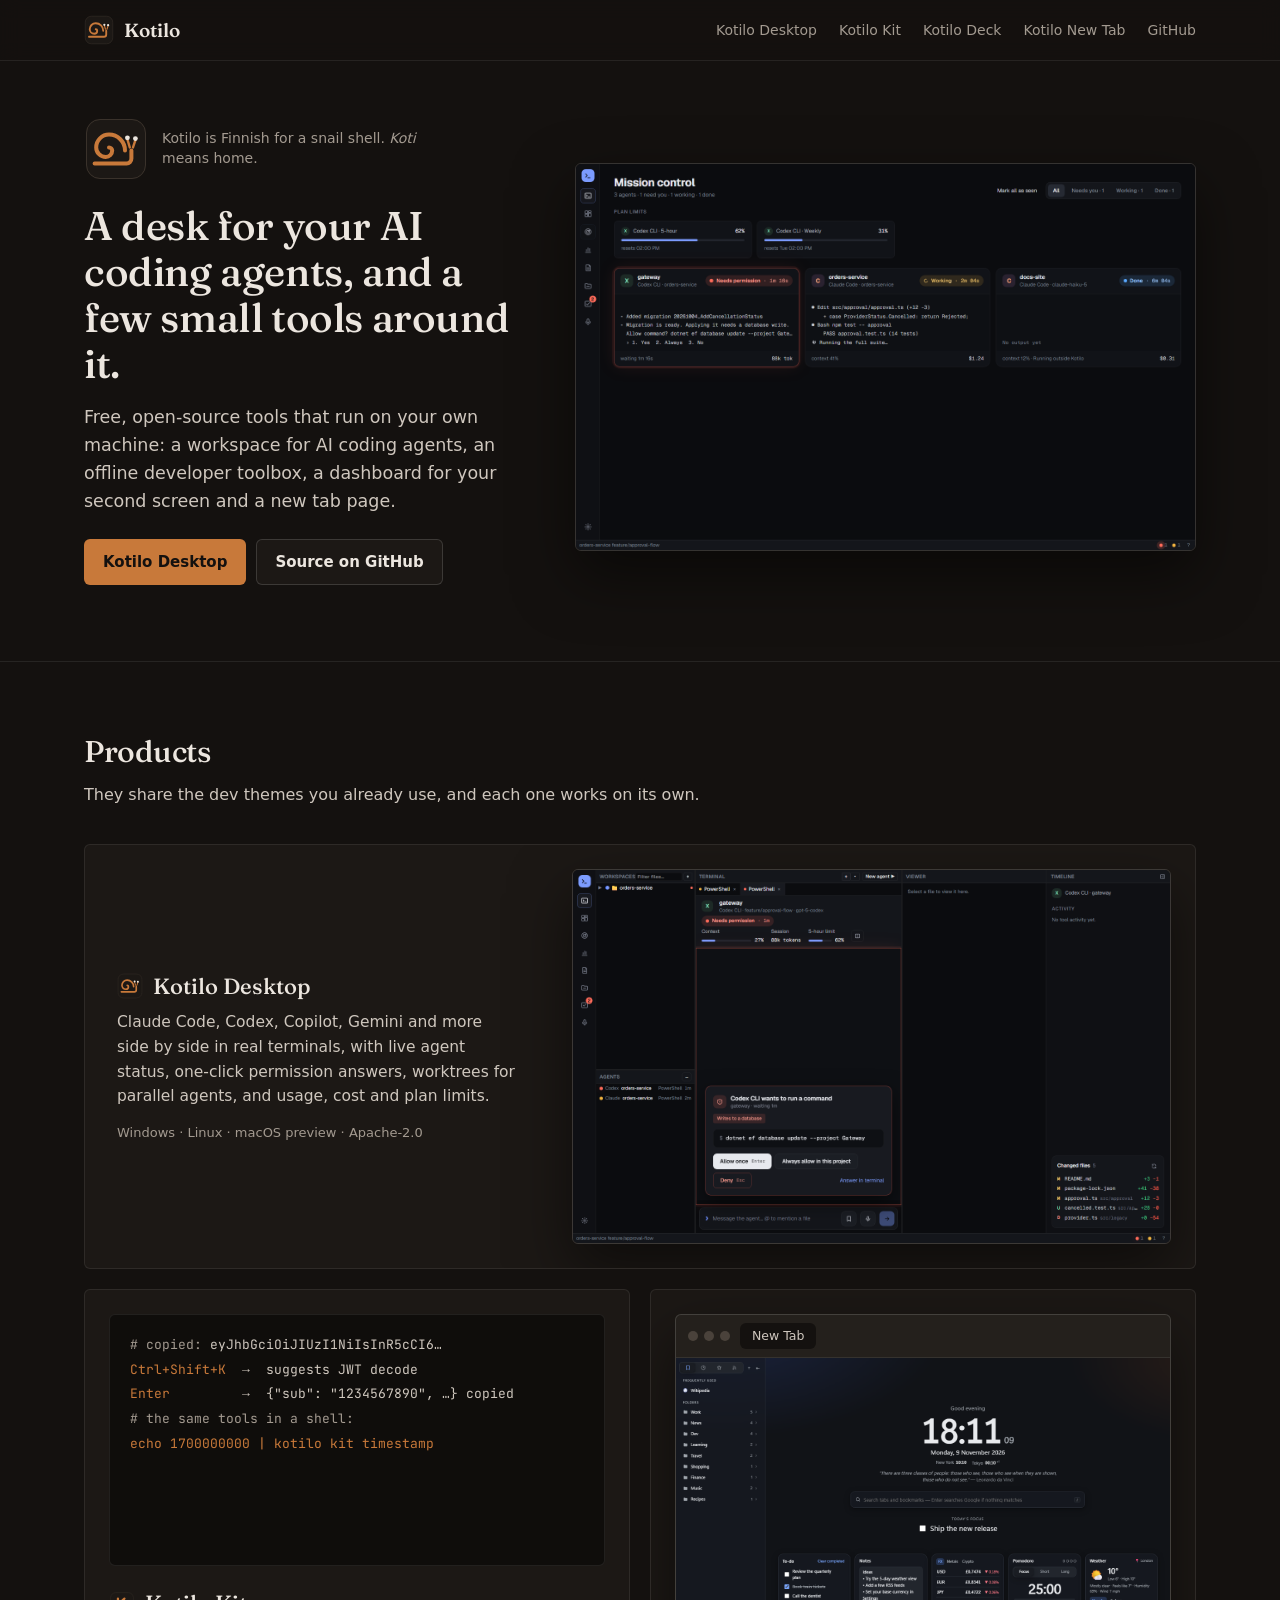
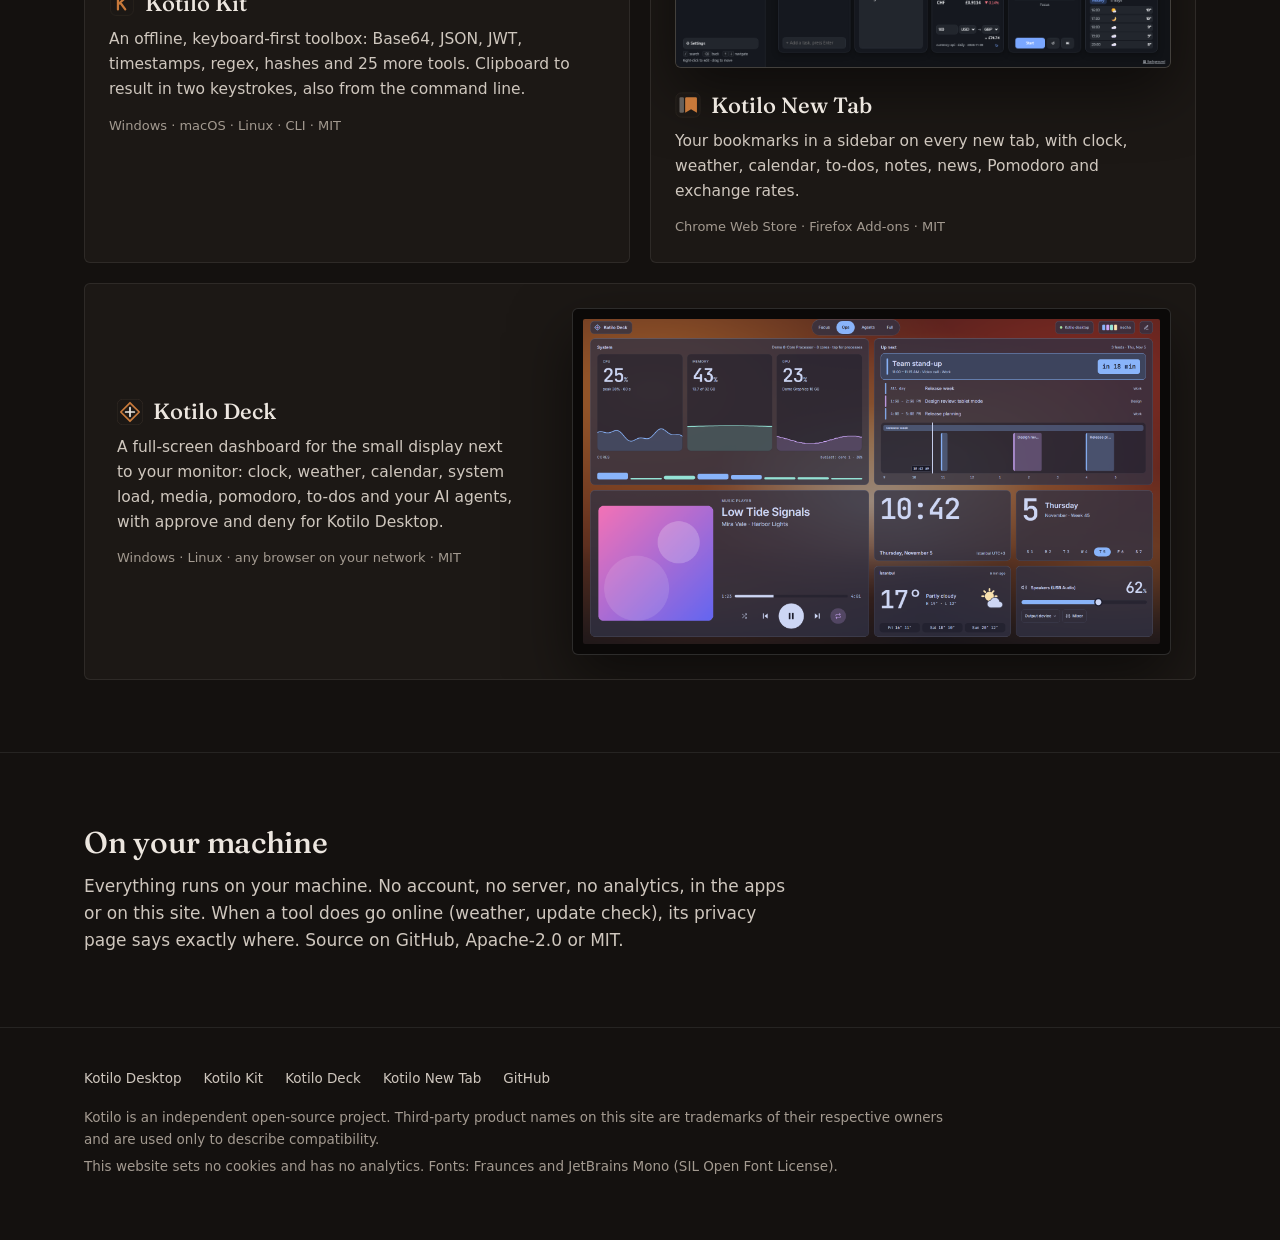
==== commit 7593fb52: "Redesign the site: warm palette, one accent, serif headings Replace the template look with a design " ====
--- a/index.html
+++ b/index.html
@@ -3,16 +3,17 @@
 <head>
   <meta charset="utf-8">
   <meta name="viewport" content="width=device-width, initial-scale=1">
-  <title>Kotilo – free, local-first tools for developers</title>
-  <meta name="description" content="Kotilo makes free, open-source developer tools that run on your machine: a desktop workspace for AI coding agents, an offline developer toolbox, a second-screen dashboard and a calm new tab page. No account, no telemetry.">
+  <title>Kotilo – open-source desktop tools that stay on your machine</title>
+  <meta name="description" content="Kotilo makes free, open-source developer tools that run on your machine: a desktop workspace for AI coding agents, an offline developer toolbox, a second-screen dashboard and a new tab page. No account, no telemetry.">
   <link rel="icon" type="image/svg+xml" href="/assets/img/kotilo.svg">
   <link rel="icon" type="image/png" href="/favicon.png">
-  <meta property="og:title" content="Kotilo – free, local-first tools for developers">
-  <meta property="og:description" content="A desktop workspace for AI coding agents, an offline developer toolbox, a second-screen dashboard and a calm new tab page. Free, open source, no telemetry.">
-  <meta property="og:image" content="https://kotilo.dev/assets/img/permission.png">
+  <meta property="og:title" content="Kotilo – open-source desktop tools that stay on your machine">
+  <meta property="og:description" content="A desktop workspace for AI coding agents, an offline developer toolbox, a second-screen dashboard and a new tab page. Free, open source, no telemetry.">
+  <meta property="og:image" content="https://kotilo.dev/assets/img/mission-control.png">
   <meta property="og:url" content="https://kotilo.dev/">
   <meta name="twitter:card" content="summary_large_image">
-  <link rel="preload" href="/assets/fonts/Geist-Variable.woff2" as="font" type="font/woff2" crossorigin>
+  <meta name="theme-color" content="#14110f">
+  <link rel="preload" href="/assets/fonts/Fraunces-Variable.woff2" as="font" type="font/woff2" crossorigin>
   <link rel="stylesheet" href="/assets/style.css">
   <script>
     // The desktop app's page used to live here; keep its old section links working.
@@ -25,10 +26,10 @@
   <div class="wrap">
     <a class="brand" href="/"><img src="/assets/img/kotilo.svg" alt="">Kotilo</a>
     <nav class="nav">
-      <a href="/desktop/">Desktop</a>
-      <a href="/kit/">Kit</a>
-      <a href="/deck/">Deck</a>
-      <a href="/newtab/">New Tab</a>
+      <a href="/desktop/">Kotilo Desktop</a>
+      <a href="/kit/">Kotilo Kit</a>
+      <a href="/deck/">Kotilo Deck</a>
+      <a href="/newtab/">Kotilo New Tab</a>
       <a class="nav-keep" href="https://github.com/kotilo-dev">GitHub</a>
     </nav>
   </div>
@@ -36,51 +37,74 @@
 
 <main>
   <div class="hero wrap">
-    <span class="eyebrow"><span class="dot" style="background: var(--idle)"></span>Free and open source · no account · no telemetry</span>
-    <h1>Calm tools for <em>developers</em></h1>
-    <p class="lead">Kotilo makes small, focused tools that run on your own machine: a home for your AI coding agents, an offline toolbox, a dashboard for your second screen and a quiet new tab page.</p>
+    <div class="hero-text">
+      <div class="hero-mark">
+        <img src="/assets/img/kotilo.svg" alt="The Kotilo snail-shell mark">
+        <span>Kotilo is Finnish for a snail shell. <i>Koti</i> means home.</span>
+      </div>
+      <h1>A desk for your AI coding agents, and a few small tools around it.</h1>
+      <p class="lead">Free, open-source tools that run on your own machine: a workspace for AI coding agents, an offline developer toolbox, a dashboard for your second screen and a new tab page.</p>
+      <div class="cta">
+        <a class="btn btn-primary" href="/desktop/">Kotilo Desktop</a>
+        <a class="btn" href="https://github.com/kotilo-dev">Source on GitHub</a>
+      </div>
+    </div>
+    <div class="shot">
+      <img src="/assets/img/mission-control.png" width="1440" height="900"
+           alt="Kotilo Desktop's mission control: every agent session with its state, latest output, plan limits and cost">
+    </div>
   </div>
 
   <section id="products">
     <div class="wrap">
-      <div class="label">Products</div>
-      <h2>Pick what you need</h2>
-      <p class="section-lead">Every tool stands on its own. They share a look, the dev themes you already use, and the same rules: your data stays with you.</p>
+      <h2>Products</h2>
+      <p class="section-lead">They share the dev themes you already use, and each one works on its own.</p>
       <div class="products">
-        <a class="product" href="/desktop/">
-          <div class="thumb"><img src="/assets/img/permission.png" width="1440" height="900" loading="lazy" alt="Kotilo Desktop: an agent asks for permission"></div>
+        <a class="product wide" href="/desktop/">
+          <div class="visual">
+            <div class="shot"><img src="/assets/img/permission.png" width="1440" height="900" loading="lazy" alt="Kotilo Desktop: an agent asks for permission"></div>
+          </div>
           <div class="body">
-            <div class="title"><img src="/assets/img/kotilo.svg" alt="">Kotilo Desktop</div>
-            <p>A home for your AI coding agents: real terminals with live agent status, one-click permission answers, usage, cost and plan limits.</p>
-            <div class="tags"><span class="tag">Windows</span><span class="tag">Linux</span><span class="tag">macOS preview</span><span class="tag">Apache-2.0</span></div>
-            <span class="more">Learn more →</span>
+            <div class="name"><img src="/assets/img/kotilo.svg" alt="">Kotilo Desktop</div>
+            <p>Claude Code, Codex, Copilot, Gemini and more side by side in real terminals, with live agent status, one-click permission answers, worktrees for parallel agents, and usage, cost and plan limits.</p>
+            <div class="facts">Windows · Linux · macOS preview · Apache-2.0</div>
           </div>
         </a>
         <a class="product" href="/kit/">
-          <div class="thumb kit-thumb"><img src="/assets/img/kit/icon.svg" alt=""></div>
+          <div class="visual">
+<pre class="keys" aria-label="Kit example: copy a JWT, press Ctrl+Shift+K, press Enter, the decoded payload is on the clipboard"><span class="d"># copied:</span> eyJhbGciOiJIUzI1NiIsInR5cCI6…
+<span class="k">Ctrl+Shift+K</span>  →  suggests JWT decode
+<span class="k">Enter</span>         →  {"sub": "1234567890", …} copied
+<span class="d"># the same tools in a shell:</span>
+<span class="k">echo 1700000000 | kotilo kit timestamp</span></pre>
+          </div>
           <div class="body">
-            <div class="title"><img src="/assets/img/kit/icon.svg" alt="">Kotilo Kit</div>
-            <p>Offline, keyboard-first developer toolbox: Base64, JSON, JWT, timestamps, regex, hashes and more. Clipboard to result in two keystrokes.</p>
-            <div class="tags"><span class="tag">Windows</span><span class="tag">macOS</span><span class="tag">Linux</span><span class="tag">CLI</span><span class="tag">MIT</span></div>
-            <span class="more">Learn more →</span>
-          </div>
-        </a>
-        <a class="product" href="/deck/">
-          <div class="thumb"><img src="/assets/img/deck/deck-ops-catppuccin-mocha.png" width="1920" height="1080" loading="lazy" alt="Kotilo Deck: the Ops workspace in Catppuccin Mocha"></div>
-          <div class="body">
-            <div class="title"><img src="/assets/img/deck/icon.svg" alt="">Kotilo Deck</div>
-            <p>A full-screen dashboard for your second display: clock, weather, calendar, system load, media, pomodoro, to-dos and your AI agents.</p>
-            <div class="tags"><span class="tag">Windows</span><span class="tag">Linux</span><span class="tag">Tablet browser</span><span class="tag">MIT</span></div>
-            <span class="more">Learn more →</span>
+            <div class="name"><img src="/assets/img/kit/icon.svg" alt="">Kotilo Kit</div>
+            <p>An offline, keyboard-first toolbox: Base64, JSON, JWT, timestamps, regex, hashes and 25 more tools. Clipboard to result in two keystrokes, also from the command line.</p>
+            <div class="facts">Windows · macOS · Linux · CLI · MIT</div>
           </div>
         </a>
         <a class="product" href="/newtab/">
-          <div class="thumb"><img src="/assets/img/newtab/1-main.png" width="1280" height="800" loading="lazy" alt="Kotilo New Tab: bookmarks sidebar, clock and cards"></div>
+          <div class="visual">
+            <div class="browser">
+              <div class="bar"><span class="lights"><i></i><i></i><i></i></span><span class="tab">New Tab</span></div>
+              <img src="/assets/img/newtab/1-main.png" width="1280" height="800" loading="lazy" alt="Kotilo New Tab: bookmarks sidebar, clock and cards">
+            </div>
+          </div>
           <div class="body">
-            <div class="title"><img src="/assets/img/newtab/icon.svg" alt="">Kotilo New Tab</div>
-            <p>A calm new tab page: your bookmarks in a sidebar, with clock, weather, calendar, to-dos, notes, news, Pomodoro and exchange rates.</p>
-            <div class="tags"><span class="tag">Chrome</span><span class="tag">Firefox</span><span class="tag">MIT</span></div>
-            <span class="more">Learn more →</span>
+            <div class="name"><img src="/assets/img/newtab/icon.svg" alt="">Kotilo New Tab</div>
+            <p>Your bookmarks in a sidebar on every new tab, with clock, weather, calendar, to-dos, notes, news, Pomodoro and exchange rates.</p>
+            <div class="facts">Chrome Web Store · Firefox Add-ons · MIT</div>
+          </div>
+        </a>
+        <a class="product wide" href="/deck/">
+          <div class="visual">
+            <div class="monitor"><img src="/assets/img/deck/deck-ops-glass.png" width="1920" height="1080" loading="lazy" alt="Kotilo Deck: the Ops workspace with the glass look on a second display"></div>
+          </div>
+          <div class="body">
+            <div class="name"><img src="/assets/img/deck/icon.svg" alt="">Kotilo Deck</div>
+            <p>A full-screen dashboard for the small display next to your monitor: clock, weather, calendar, system load, media, pomodoro, to-dos and your AI agents, with approve and deny for Kotilo Desktop.</p>
+            <div class="facts">Windows · Linux · any browser on your network · MIT</div>
           </div>
         </a>
       </div>
@@ -89,16 +113,8 @@
 
   <section>
     <div class="wrap">
-      <div class="label">How we build</div>
-      <h2>The same rules for every tool</h2>
-      <ul class="checks">
-        <li><b>Local first.</b> Your settings and data live on your device. No Kotilo account, no Kotilo server.</li>
-        <li><b>No telemetry.</b> No analytics, crash reporting or tracking in any product, or on this site.</li>
-        <li><b>Open source.</b> Every product's source is on GitHub under Apache-2.0 or MIT.</li>
-        <li><b>Few, stated connections.</b> When a tool goes online (weather, updates, feeds you add), its privacy notes list exactly where.</li>
-        <li><b>Your themes.</b> Catppuccin, Tokyo Night, Nord, Dracula, Gruvbox, Rosé Pine and more in the desktop apps.</li>
-        <li><b>No ads.</b> Nothing on the screen is there to sell you something.</li>
-      </ul>
+      <h2>On your machine</h2>
+      <p class="prose-block">Everything runs on your machine. No account, no server, no analytics, in the apps or on this site. When a tool does go online (weather, update check), its privacy page says exactly where. Source on GitHub, Apache-2.0 or MIT.</p>
     </div>
   </section>
 </main>
@@ -112,9 +128,8 @@
       <a href="/newtab/">Kotilo New Tab</a>
       <a href="https://github.com/kotilo-dev">GitHub</a>
     </div>
-    <p>Kotilo is Finnish for a snail shell ("koti" means home).</p>
     <p>Kotilo is an independent open-source project. Third-party product names on this site are trademarks of their respective owners and are used only to describe compatibility.</p>
-    <p>This website sets no cookies and has no analytics. Fonts: Geist (SIL Open Font License).</p>
+    <p>This website sets no cookies and has no analytics. Fonts: Fraunces and JetBrains Mono (SIL Open Font License).</p>
   </div>
 </footer>
 </body>
--- a/assets/style.css
+++ b/assets/style.css
@@ -1,38 +1,58 @@
-/* Kotilo website. Colors and type follow the desktop app's DESIGN_SYSTEM.md (dark theme).
-   Product pages set their own --accent on <body>. */
+/* Kotilo website. Warm dark base, one accent (shell orange), Fraunces for headings,
+   the system sans for text, JetBrains Mono for keys and code. One radius everywhere. */
 
 @font-face {
-  font-family: "Geist";
-  src: url("fonts/Geist-Variable.woff2") format("woff2");
+  font-family: "Fraunces";
+  src: url("fonts/Fraunces-Variable.woff2") format("woff2");
   font-weight: 100 900;
   font-display: swap;
+  unicode-range: U+0000-00FF, U+0131, U+0152-0153, U+02BB-02BC, U+02C6, U+02DA, U+02DC, U+2000-206F, U+20AC, U+2122, U+2190-2199, U+2212;
 }
 @font-face {
-  font-family: "Geist Mono";
-  src: url("fonts/GeistMono-Variable.woff2") format("woff2");
+  font-family: "Fraunces";
+  src: url("fonts/Fraunces-Variable-ext.woff2") format("woff2");
   font-weight: 100 900;
   font-display: swap;
+  unicode-range: U+0100-02AF, U+1E00-1EFF, U+2020, U+20A0-20AB, U+20AD-20C0, U+2113, U+2C60-2C7F, U+A720-A7FF;
+}
+@font-face {
+  font-family: "JetBrains Mono";
+  src: url("fonts/JetBrainsMono-Variable.woff2") format("woff2");
+  font-weight: 100 800;
+  font-display: swap;
+  unicode-range: U+0000-00FF, U+0131, U+0152-0153, U+02BB-02BC, U+02C6, U+02DA, U+02DC, U+2000-206F, U+20AC, U+2122, U+2190-2199, U+2212;
+}
+@font-face {
+  font-family: "JetBrains Mono";
+  src: url("fonts/JetBrainsMono-Variable-ext.woff2") format("woff2");
+  font-weight: 100 800;
+  font-display: swap;
+  unicode-range: U+0100-02AF, U+1E00-1EFF, U+2020, U+20A0-20AB, U+20AD-20C0, U+2113, U+2C60-2C7F, U+A720-A7FF;
 }
 
 :root {
-  --bg: #0b0c0f;
-  --surface-1: #0f1014;
-  --surface-2: #111318;
-  --surface-3: #14161b;
-  --surface-5: #1b1e24;
-  --border: rgba(255, 255, 255, 0.06);
-  --border-strong: rgba(255, 255, 255, 0.08);
-  --text: #e7e9ee;
-  --text-2: #c9ccd4;
-  --text-3: #a3a8b4;
-  --text-muted: #7d8290;
-  --text-faint: #6f7480;
-  --accent: #7c9cff;
-  --working: #f2b440;
-  --blocked: #ff6b5a;
-  --done: #5aa9ff;
-  --idle: #46c58a;
-  --max: 1120px;
+  color-scheme: dark;
+  --bg: #14110f;
+  --bg-raised: #1c1815;
+  --bg-sunken: #0f0d0b;
+  --border: rgba(255, 255, 255, 0.08);
+  --border-strong: rgba(255, 255, 255, 0.14);
+  --text: #ece6df;
+  --text-2: #cfc7be;
+  --text-muted: #a39a90;
+  --accent: #c8793a;
+  --accent-hover: #d98b4c;
+  --accent-ink: #14110f;
+  /* Agent states, as in the desktop app; used only to show those states. */
+  --working: #e0a64a;
+  --blocked: #e2685a;
+  --done: #7aa7d6;
+  --idle: #7fa06b;
+  --radius: 6px;
+  --max: 1160px;
+  --serif: "Fraunces", Georgia, "Times New Roman", serif;
+  --sans: system-ui, -apple-system, "Segoe UI", Roboto, "Helvetica Neue", Arial, sans-serif;
+  --mono: "JetBrains Mono", ui-monospace, "Cascadia Mono", Consolas, monospace;
 }
 
 * { box-sizing: border-box; }
@@ -43,33 +63,39 @@
   margin: 0;
   background: var(--bg);
   color: var(--text);
-  font: 16px/1.6 "Geist", system-ui, sans-serif;
+  font: 16px/1.6 var(--sans);
   -webkit-font-smoothing: antialiased;
 }
 
 a { color: var(--accent); text-decoration: none; }
-a:hover { text-decoration: underline; }
+a:hover { text-decoration: underline; text-underline-offset: 3px; }
 /* width/height attributes only reserve the aspect ratio; the image scales to its column. */
 img { max-width: 100%; height: auto; display: block; }
-code, .mono { font-family: "Geist Mono", ui-monospace, monospace; }
+code, kbd, pre, .mono { font-family: var(--mono); }
+code { font-size: 0.9em; }
 
 .wrap { max-width: var(--max); margin: 0 auto; padding: 0 24px; }
+
+h1, h2, h3 { font-family: var(--serif); font-weight: 500; letter-spacing: -0.01em; }
+h3 { font-size: 18px; margin: 0 0 4px; line-height: 1.3; }
 
 /* Header */
 .site-header {
   position: sticky;
   top: 0;
   z-index: 10;
-  background: rgba(11, 12, 15, 0.85);
+  background: rgba(20, 17, 15, 0.9);
   backdrop-filter: blur(10px);
   border-bottom: 1px solid var(--border);
 }
 .site-header .wrap { display: flex; align-items: center; gap: 24px; height: 60px; }
-.brand { display: flex; align-items: center; gap: 10px; color: var(--text); font-weight: 700; font-size: 18px; }
+.brand { display: flex; align-items: center; gap: 10px; color: var(--text); font-family: var(--serif); font-weight: 600; font-size: 19px; }
 .brand:hover { text-decoration: none; }
 .brand img { width: 30px; height: 30px; }
-.nav { display: flex; gap: 20px; margin-left: auto; font-size: 14px; }
-.nav a { color: var(--text-3); }
+.brand .crumb { color: var(--text-muted); font-weight: 400; }
+.brand .crumb::before { content: "/"; margin: 0 8px 0 2px; color: var(--border-strong); }
+.nav { display: flex; gap: 22px; margin-left: auto; font-size: 14px; }
+.nav a { color: var(--text-muted); }
 .nav a:hover { color: var(--text); text-decoration: none; }
 
 /* Buttons */
@@ -77,140 +103,181 @@
   display: inline-flex;
   align-items: center;
   gap: 8px;
-  padding: 12px 20px;
-  border-radius: 9px;
+  padding: 10px 18px;
+  border-radius: var(--radius);
   font-weight: 600;
   font-size: 15px;
   border: 1px solid var(--border-strong);
   color: var(--text);
-  background: var(--surface-5);
-}
-.btn:hover { text-decoration: none; border-color: rgba(255, 255, 255, 0.16); }
-.btn-primary { background: var(--accent); color: #0b0c0f; border-color: transparent; }
-.btn-primary:hover { filter: brightness(1.12); }
-.btn[aria-disabled="true"] { opacity: 0.5; pointer-events: none; }
-
-/* Hero */
-.hero { padding: 88px 0 56px; text-align: center; }
-.eyebrow {
-  display: inline-flex;
+  background: var(--bg-raised);
+}
+.btn:hover { text-decoration: none; border-color: rgba(255, 255, 255, 0.24); }
+.btn-primary { background: var(--accent); color: var(--accent-ink); border-color: transparent; }
+.btn-primary:hover { background: var(--accent-hover); }
+.cta { display: flex; flex-wrap: wrap; gap: 10px; margin: 24px 0 12px; }
+.meta { color: var(--text-muted); font-size: 13.5px; }
+
+/* Hero: text left, a real screenshot right */
+.hero {
+  display: grid;
+  grid-template-columns: minmax(0, 5fr) minmax(0, 7fr);
+  gap: 48px;
   align-items: center;
-  gap: 8px;
-  padding: 4px 12px;
+  padding-top: 56px;
+  padding-bottom: 64px;
+}
+.hero h1 { font-size: 40px; line-height: 1.15; margin: 0 0 16px; }
+.hero .lead { color: var(--text-2); font-size: 17.5px; margin: 0; }
+.hero .aside { color: var(--text-muted); font-size: 14.5px; margin: 16px 0 0; }
+.hero-mark { display: flex; align-items: center; gap: 14px; margin-bottom: 22px; }
+.hero-mark img { width: 64px; height: 64px; }
+.hero-mark span { color: var(--text-muted); font-size: 14px; line-height: 1.4; max-width: 260px; }
+.hero-icon { width: 48px; height: 48px; margin-bottom: 20px; }
+.hero-text { min-width: 0; }
+
+/* Screenshot frames */
+.shot {
   border: 1px solid var(--border-strong);
-  border-radius: 999px;
-  color: var(--text-3);
-  font-size: 13px;
-}
-.dot { width: 8px; height: 8px; border-radius: 50%; display: inline-block; }
-.hero h1 {
-  margin: 20px auto 16px;
-  max-width: 820px;
-  font-size: clamp(36px, 6vw, 60px);
-  line-height: 1.08;
-  letter-spacing: -0.03em;
-}
-.hero h1 em { font-style: normal; color: var(--accent); }
-.lead { max-width: 680px; margin: 0 auto; color: var(--text-3); font-size: 18px; }
-.cta { display: flex; justify-content: center; flex-wrap: wrap; gap: 12px; margin: 32px 0 12px; }
-.meta { color: var(--text-muted); font-size: 13px; }
-.shot {
-  margin: 56px auto 0;
-  border: 1px solid var(--border-strong);
-  border-radius: 14px;
+  border-radius: var(--radius);
   overflow: hidden;
-  box-shadow: 0 30px 80px rgba(0, 0, 0, 0.55), 0 0 0 6px rgba(124, 156, 255, 0.04);
-}
+  box-shadow: 0 24px 60px rgba(0, 0, 0, 0.5);
+}
+.shot img { width: 100%; }
+.shot.bare { border: 0; box-shadow: none; border-radius: 0; overflow: visible; }
+.shot.bare img { filter: drop-shadow(0 24px 40px rgba(0, 0, 0, 0.5)); }
+/* Browser chrome around a new tab page */
+.browser { border: 1px solid var(--border-strong); border-radius: var(--radius); overflow: hidden; background: #24201c; box-shadow: 0 24px 60px rgba(0, 0, 0, 0.5); }
+.browser .bar { display: flex; align-items: center; gap: 10px; padding: 8px 12px; border-bottom: 1px solid var(--border); font-size: 12.5px; color: var(--text-muted); }
+.browser .lights { display: flex; gap: 6px; }
+.browser .lights i { width: 10px; height: 10px; border-radius: 50%; background: #4a423b; }
+.browser .tab { padding: 3px 12px; background: var(--bg); border-radius: var(--radius); color: var(--text-2); white-space: nowrap; }
+.browser .url { flex: 1; padding: 3px 12px; background: var(--bg-sunken); border-radius: var(--radius); font-family: var(--mono); font-size: 12px; overflow: hidden; white-space: nowrap; text-overflow: ellipsis; }
+.browser img { width: 100%; }
+/* A second screen: a thin bezel */
+.monitor { padding: 10px; background: #0b0908; border: 1px solid var(--border-strong); border-radius: var(--radius); box-shadow: 0 24px 60px rgba(0, 0, 0, 0.5); }
+.monitor img { border-radius: 2px; width: 100%; }
 
 /* Sections */
 section { padding: 72px 0; border-top: 1px solid var(--border); }
-.label {
-  color: var(--text-faint);
-  font-size: 12px;
-  font-weight: 600;
-  letter-spacing: 0.08em;
-  text-transform: uppercase;
-}
-h2 { margin: 8px 0 12px; font-size: clamp(26px, 4vw, 36px); letter-spacing: -0.02em; line-height: 1.2; }
-.section-lead { color: var(--text-3); max-width: 720px; margin: 0 0 40px; }
+h2 { margin: 0 0 12px; font-size: 30px; line-height: 1.2; }
+.section-lead { color: var(--text-2); max-width: 720px; margin: 0 0 36px; }
+.note { color: var(--text-muted); font-size: 13.5px; margin-top: 20px; }
+.prose-block { max-width: 720px; color: var(--text-2); font-size: 17px; margin: 0; }
+
+/* Home: products */
+.products { display: grid; grid-template-columns: repeat(2, minmax(0, 1fr)); gap: 20px; }
+.product {
+  display: flex;
+  flex-direction: column;
+  background: var(--bg-raised);
+  border: 1px solid var(--border);
+  border-radius: var(--radius);
+  overflow: hidden;
+  color: var(--text);
+}
+.product:hover { text-decoration: none; border-color: var(--border-strong); }
+.product:hover .name { color: var(--accent); }
+.product .visual { padding: 24px 24px 0; }
+.product .body { padding: 20px 24px 24px; display: flex; flex-direction: column; gap: 6px; flex: 1; }
+.product .name { display: flex; align-items: center; gap: 10px; font-family: var(--serif); font-weight: 500; font-size: 22px; }
+.product .name img { width: 26px; height: 26px; }
+.product p { margin: 0; color: var(--text-2); font-size: 15.5px; flex: 1; }
+.product .facts { color: var(--text-muted); font-size: 13px; margin-top: 8px; }
+/* Desktop and Deck span the row; the text sits beside the picture. */
+.product.wide { grid-column: 1 / -1; display: grid; grid-template-columns: minmax(0, 5fr) minmax(0, 7fr); align-items: center; }
+.product.wide .visual { padding: 24px; order: 2; }
+.product.wide .body { padding: 32px; justify-content: center; }
+.product.wide p { flex: 0; }
+/* Kit: keystroke → result */
+.keys {
+  margin: 0;
+  padding: 18px 20px;
+  background: var(--bg-sunken);
+  border: 1px solid var(--border);
+  border-radius: var(--radius);
+  font-family: var(--mono);
+  font-size: 13px;
+  line-height: 1.9;
+  color: var(--text-2);
+  overflow-x: auto;
+  white-space: pre;
+}
+/* In a half-width card the snippet fills the picture's height, so the text lines up with its neighbour. */
+.product:not(.wide) .visual { flex: 1; display: flex; flex-direction: column; }
+.product:not(.wide) .visual > .keys { flex: 1; }
+.product:not(.wide) p { flex: 0; }
+.keys .k { color: var(--accent); }
+.keys .d { color: var(--text-muted); }
+
+/* Feature lists: plain text in columns, grouped under a heading */
+.features { display: grid; grid-template-columns: repeat(3, minmax(0, 1fr)); gap: 40px 48px; }
+.features .group-title { font-family: var(--sans); font-size: 13px; font-weight: 600; color: var(--text-muted); letter-spacing: 0; margin: 0 0 14px; padding-bottom: 8px; border-bottom: 1px solid var(--border); }
+.features.cols-2 { grid-template-columns: repeat(2, minmax(0, 1fr)); }
+.features dl { margin: 0; }
+.features dt { font-weight: 600; color: var(--text); margin-top: 14px; }
+.features dt:first-child { margin-top: 0; }
+.features dd { margin: 2px 0 0; color: var(--text-2); font-size: 15px; }
+.features .new { font-family: var(--mono); font-size: 11px; font-weight: 500; color: var(--accent); margin-left: 6px; }
+
+/* Plain two-column fact list (privacy) */
+.facts-list { display: grid; grid-template-columns: repeat(2, minmax(0, 1fr)); gap: 18px 48px; margin: 0; }
+.facts-list dt { font-weight: 600; }
+.facts-list dd { margin: 2px 0 0; color: var(--text-2); font-size: 15px; }
+.facts-list div { min-width: 0; }
 
 /* States strip */
-.states { display: flex; flex-wrap: wrap; gap: 10px; margin-bottom: 40px; }
-.state {
-  display: inline-flex;
-  align-items: center;
-  gap: 8px;
-  padding: 6px 12px;
-  border-radius: 8px;
-  background: var(--surface-2);
-  border: 1px solid var(--border);
-  font-size: 14px;
-  color: var(--text-2);
-}
-
-/* Feature grid */
-.grid { display: grid; grid-template-columns: repeat(auto-fit, minmax(280px, 1fr)); gap: 16px; }
-.card {
-  background: var(--surface-2);
-  border: 1px solid var(--border);
-  border-radius: 12px;
-  padding: 22px;
-}
-.card h3 { margin: 0 0 6px; font-size: 16px; }
-.card p { margin: 0; color: var(--text-3); font-size: 15px; }
+.states { display: flex; flex-wrap: wrap; gap: 8px 20px; margin-bottom: 40px; color: var(--text-2); font-size: 14.5px; }
+.state { display: inline-flex; align-items: center; gap: 8px; }
+.dot { width: 8px; height: 8px; border-radius: 50%; display: inline-block; }
 
 /* Gallery */
-.gallery { display: grid; grid-template-columns: repeat(auto-fit, minmax(420px, 1fr)); gap: 24px; }
-.gallery figure { margin: 0; }
-.gallery img { border: 1px solid var(--border-strong); border-radius: 12px; }
+.gallery { display: grid; grid-template-columns: repeat(2, minmax(0, 1fr)); gap: 28px; }
+.gallery figure { margin: 0; min-width: 0; }
+.gallery img { border: 1px solid var(--border-strong); border-radius: var(--radius); width: 100%; }
 .gallery figcaption { margin-top: 10px; color: var(--text-muted); font-size: 14px; }
 .gallery figcaption b { color: var(--text-2); font-weight: 600; }
-.note { color: var(--text-faint); font-size: 13px; margin-top: 20px; }
 
 /* Agents */
-.agents { display: grid; grid-template-columns: repeat(auto-fill, minmax(230px, 1fr)); gap: 12px; }
+.agents { display: grid; grid-template-columns: repeat(auto-fill, minmax(220px, 1fr)); gap: 10px; }
 .agent {
   display: flex;
   align-items: center;
   gap: 12px;
-  padding: 12px 14px;
-  background: var(--surface-2);
+  padding: 10px 14px;
+  background: var(--bg-raised);
   border: 1px solid var(--border);
-  border-radius: 10px;
+  border-radius: var(--radius);
   font-size: 15px;
 }
 .avatar {
-  width: 32px;
-  height: 32px;
+  width: 30px;
+  height: 30px;
   flex: none;
-  border-radius: 8px;
+  border-radius: var(--radius);
   display: grid;
   place-items: center;
-  font-family: "Geist Mono", monospace;
+  font-family: var(--mono);
   font-weight: 600;
-  font-size: 14px;
+  font-size: 13px;
+  background: var(--bg-sunken);
+  color: var(--text-2);
 }
 .agent small { display: block; color: var(--text-muted); font-size: 12.5px; }
 
-/* Privacy list */
-.checks { list-style: none; padding: 0; margin: 0; display: grid; grid-template-columns: repeat(auto-fit, minmax(320px, 1fr)); gap: 14px 32px; }
-.checks li { padding-left: 28px; position: relative; color: var(--text-3); }
-.checks li::before { content: "✓"; position: absolute; left: 0; color: var(--idle); font-weight: 700; }
-.checks b { color: var(--text); font-weight: 600; }
-
 /* Download */
-.download { text-align: center; }
-.download .section-lead { margin-left: auto; margin-right: auto; margin-bottom: 20px; }
-.download .cta + .section-lead { margin-top: 36px; }
+.dl-group + .dl-group { margin-top: 28px; }
+.dl-group p { color: var(--text-2); max-width: 720px; margin: 0; }
+.dl-group .cta { margin: 12px 0 0; }
+.download .meta { margin-top: 28px; }
 .callout {
-  max-width: 720px;
-  margin: 32px auto 0;
-  padding: 16px 20px;
-  text-align: left;
-  border: 1px solid rgba(242, 180, 64, 0.25);
-  background: rgba(242, 180, 64, 0.06);
-  border-radius: 12px;
-  color: var(--text-3);
+  max-width: 760px;
+  margin: 24px 0 0;
+  padding: 14px 18px;
+  border: 1px solid var(--border-strong);
+  border-left: 3px solid var(--accent);
+  background: var(--bg-raised);
+  border-radius: var(--radius);
+  color: var(--text-2);
   font-size: 14.5px;
 }
 .callout b { color: var(--text); }
@@ -219,101 +286,62 @@
 /* Footer */
 footer { border-top: 1px solid var(--border); padding: 40px 0 56px; color: var(--text-muted); font-size: 13.5px; }
 footer .links { display: flex; flex-wrap: wrap; gap: 8px 22px; margin-bottom: 18px; }
-footer .links a { color: var(--text-3); }
+footer .links a { color: var(--text-2); }
 footer p { margin: 6px 0; max-width: 860px; }
-
-/* Product accents */
-body.p-desktop { --accent: #7c9cff; }
-body.p-kit { --accent: #cba6f7; }
-body.p-deck { --accent: #89b4fa; }
-body.p-newtab { --accent: #6b9bff; }
-
-/* Header: product name next to the brand */
-.brand .crumb { color: var(--text-muted); font-weight: 500; }
-.brand .crumb::before { content: "/"; margin: 0 8px 0 2px; color: var(--text-faint); }
-
-/* Home: product cards */
-.products { display: grid; grid-template-columns: repeat(auto-fit, minmax(min(100%, 440px), 1fr)); gap: 20px; text-align: left; }
-.product {
-  display: flex;
-  flex-direction: column;
-  background: var(--surface-2);
-  border: 1px solid var(--border);
-  border-radius: 14px;
-  overflow: hidden;
-  color: var(--text);
-}
-.product:hover { text-decoration: none; border-color: rgba(255, 255, 255, 0.16); }
-.product .thumb { aspect-ratio: 16 / 10; background: var(--surface-1); border-bottom: 1px solid var(--border); overflow: hidden; }
-.product .thumb img { width: 100%; height: 100%; object-fit: cover; object-position: top left; }
-.product .body { padding: 20px 22px 22px; display: flex; flex-direction: column; gap: 8px; flex: 1; }
-.product .title { display: flex; align-items: center; gap: 10px; font-weight: 700; font-size: 18px; }
-.product .title img { width: 28px; height: 28px; }
-.product p { margin: 0; color: var(--text-3); font-size: 15px; flex: 1; }
-.product .tags { display: flex; flex-wrap: wrap; gap: 6px; margin-top: 6px; }
-.tag {
-  padding: 2px 9px;
-  border-radius: 999px;
-  border: 1px solid var(--border-strong);
-  color: var(--text-muted);
-  font-size: 12.5px;
-}
-.product .more { color: var(--accent); font-size: 14px; font-weight: 600; margin-top: 4px; }
-.hero-icon { width: 64px; height: 64px; margin: 0 auto 18px; }
 
 /* Plain text pages (privacy policies) */
 .prose { max-width: 760px; padding: 56px 0 72px; }
-.prose h1 { font-size: clamp(30px, 5vw, 40px); letter-spacing: -0.02em; line-height: 1.15; margin: 0 0 8px; }
-.prose h2 { font-size: 22px; margin: 36px 0 10px; }
-.prose p, .prose li { color: var(--text-3); }
+.prose h1 { font-size: 38px; line-height: 1.15; margin: 0 0 8px; }
+.prose h2 { font-size: 24px; margin: 36px 0 10px; }
+.prose p, .prose li { color: var(--text-2); }
 .prose b, .prose strong { color: var(--text); }
 .prose .updated { color: var(--text-muted); font-size: 14px; }
 .table-wrap { overflow-x: auto; }
 table { width: 100%; border-collapse: collapse; font-size: 14.5px; }
 th, td { text-align: left; vertical-align: top; padding: 10px 12px; border-bottom: 1px solid var(--border-strong); }
-th { color: var(--text-2); font-weight: 600; }
-td { color: var(--text-3); }
-
-/* Kit: tool table and palette illustration */
-.tools td:first-child { color: var(--text-2); font-weight: 600; white-space: nowrap; }
-.palette {
-  max-width: 620px;
-  margin: 56px auto 0;
-  text-align: left;
-  background: #1e1e2e;
-  border: 1px solid rgba(203, 166, 247, 0.25);
-  border-radius: 14px;
-  box-shadow: 0 30px 80px rgba(0, 0, 0, 0.55);
-  font-size: 14px;
-  overflow: hidden;
-}
-.palette .search { padding: 14px 18px; border-bottom: 1px solid rgba(255, 255, 255, 0.07); color: #a6adc8; }
-.palette .search kbd { float: right; }
-.palette .group { padding: 10px 18px 4px; color: #7f849c; font-size: 11.5px; letter-spacing: 0.08em; text-transform: uppercase; }
-.palette .row { display: flex; gap: 12px; align-items: baseline; padding: 9px 18px; color: #cdd6f4; }
-.palette .row.sel { background: rgba(203, 166, 247, 0.14); box-shadow: inset 2px 0 0 #cba6f7; }
-.palette .row .id { font-family: "Geist Mono", monospace; color: #cba6f7; min-width: 92px; }
-.palette .row .hint { margin-left: auto; color: #7f849c; font-family: "Geist Mono", monospace; font-size: 12.5px; overflow: hidden; text-overflow: ellipsis; white-space: nowrap; }
-.palette .out { margin: 6px 18px 16px; padding: 12px 14px; border-radius: 9px; background: #181825; color: #a6e3a1; font-family: "Geist Mono", monospace; font-size: 13px; white-space: pre; overflow-x: auto; }
+th { color: var(--text); font-weight: 600; }
+td { color: var(--text-2); }
+.tools td:first-child { color: var(--text); font-weight: 600; white-space: nowrap; }
+
 kbd {
-  font-family: "Geist Mono", monospace;
   font-size: 12px;
   padding: 1px 6px;
   border: 1px solid var(--border-strong);
   border-bottom-width: 2px;
-  border-radius: 5px;
-  color: var(--text-2);
-  background: var(--surface-3);
-}
-pre.cmd { display: block; max-width: 100%; overflow-x: auto; width: fit-content; margin: 0; padding: 10px 16px; border-radius: 9px; background: var(--surface-3); border: 1px solid var(--border); color: var(--text-2); font-family: "Geist Mono", monospace; font-size: 14px; }
-.portrait { max-width: 300px; }
-
+  border-radius: var(--radius);
+  color: var(--text);
+  background: var(--bg-raised);
+  white-space: nowrap;
+}
+pre.cmd { display: block; max-width: 100%; overflow-x: auto; width: fit-content; margin: 0; padding: 12px 16px; border-radius: var(--radius); background: var(--bg-sunken); border: 1px solid var(--border); color: var(--text-2); font-size: 14px; }
+
+/* Deck hardware: list beside the portrait and 7" screenshots */
+.split { display: grid; grid-template-columns: minmax(0, 1fr) minmax(0, 1fr); gap: 40px; align-items: start; }
+.plain-list { list-style: none; padding: 0; margin: 0; display: grid; gap: 14px; }
+.plain-list li { color: var(--text-2); }
+.plain-list b { color: var(--text); }
+.screens { display: flex; gap: 20px; align-items: flex-end; flex-wrap: wrap; }
+.screens figure { margin: 0; }
+.screens figcaption { margin-top: 8px; color: var(--text-muted); font-size: 13.5px; }
+.screens img { border: 1px solid var(--border-strong); border-radius: var(--radius); }
+.screens .portrait { width: 180px; }
+.screens .seven { width: 300px; max-width: 100%; }
+
+@media (max-width: 960px) {
+  .hero { grid-template-columns: 1fr; gap: 36px; padding-top: 40px; }
+  .product.wide { grid-template-columns: 1fr; }
+  .product.wide .visual { order: 0; padding: 24px 24px 0; }
+  .product.wide .body { padding: 20px 24px 24px; }
+  .features { grid-template-columns: repeat(2, minmax(0, 1fr)); }
+}
 @media (max-width: 720px) {
+  .wrap { padding-left: 16px; padding-right: 16px; }
   .nav a:not(.nav-keep) { display: none; }
-  .gallery { grid-template-columns: 1fr; }
-  .hero { padding-top: 56px; }
-  .wrap { padding: 0 16px; }
   .brand .crumb { display: none; }
-}
-.product .thumb.kit-thumb { background: #1e1e2e; display: grid; place-items: center; }
-.product .thumb.kit-thumb img { width: 96px; height: 96px; object-fit: contain; }
+  .hero h1 { font-size: 32px; }
+  h2 { font-size: 26px; }
+  section { padding: 56px 0; }
+  .products, .gallery, .features, .facts-list, .split { grid-template-columns: 1fr; }
+  .product .visual { padding: 16px 16px 0; }
+  .product .body, .product.wide .body { padding: 16px; }
+}
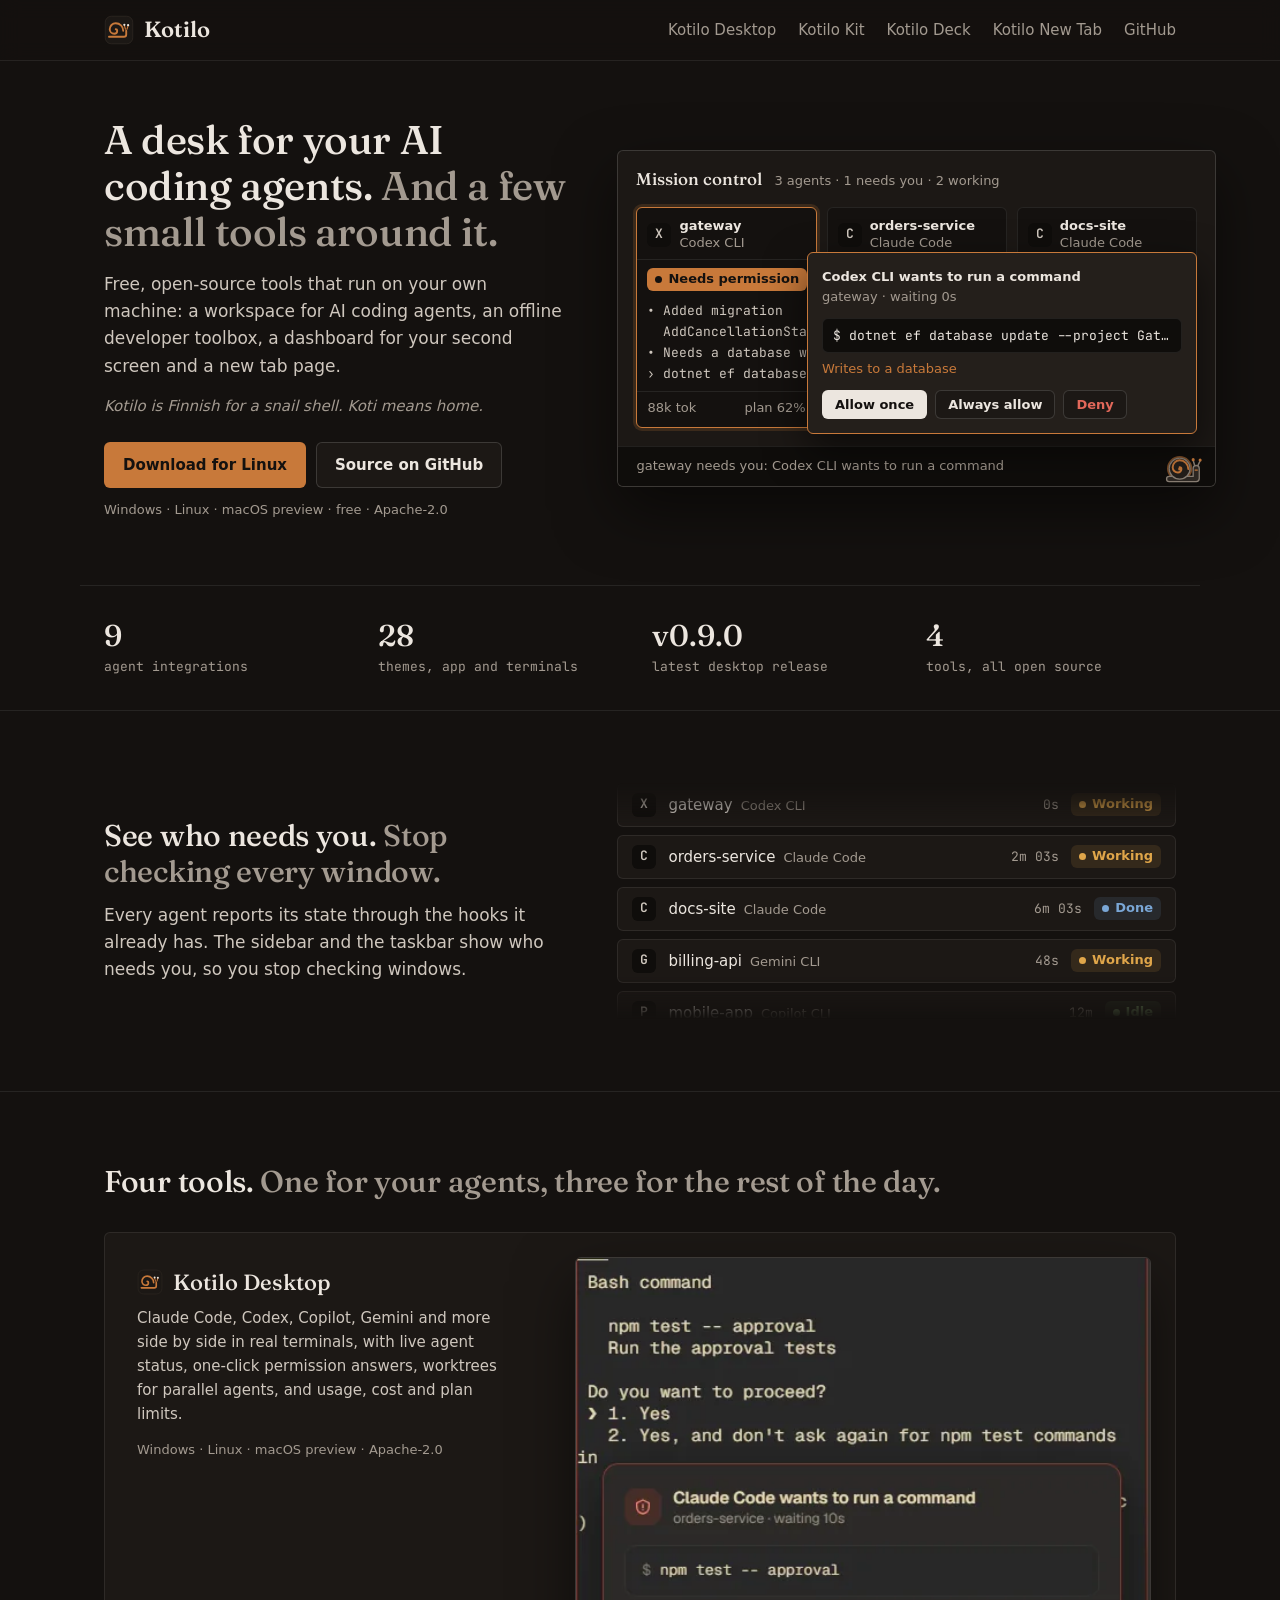
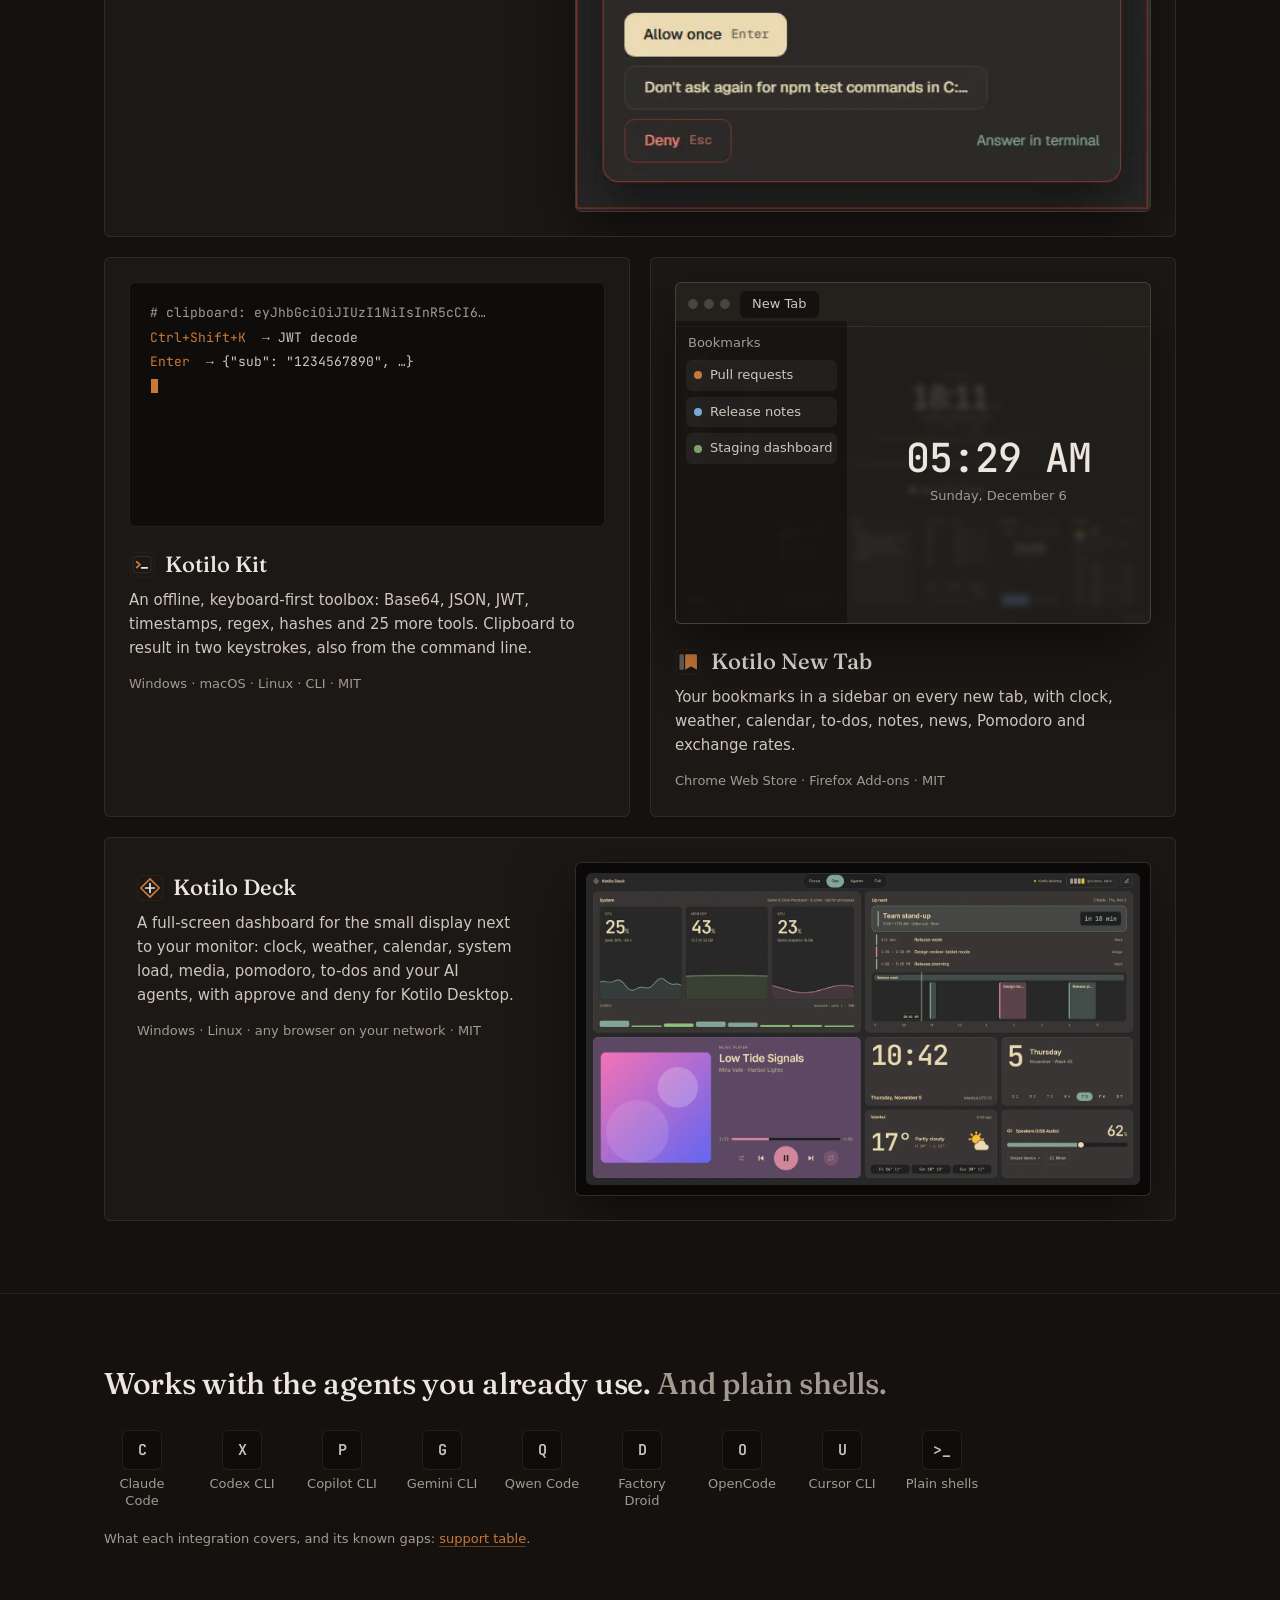
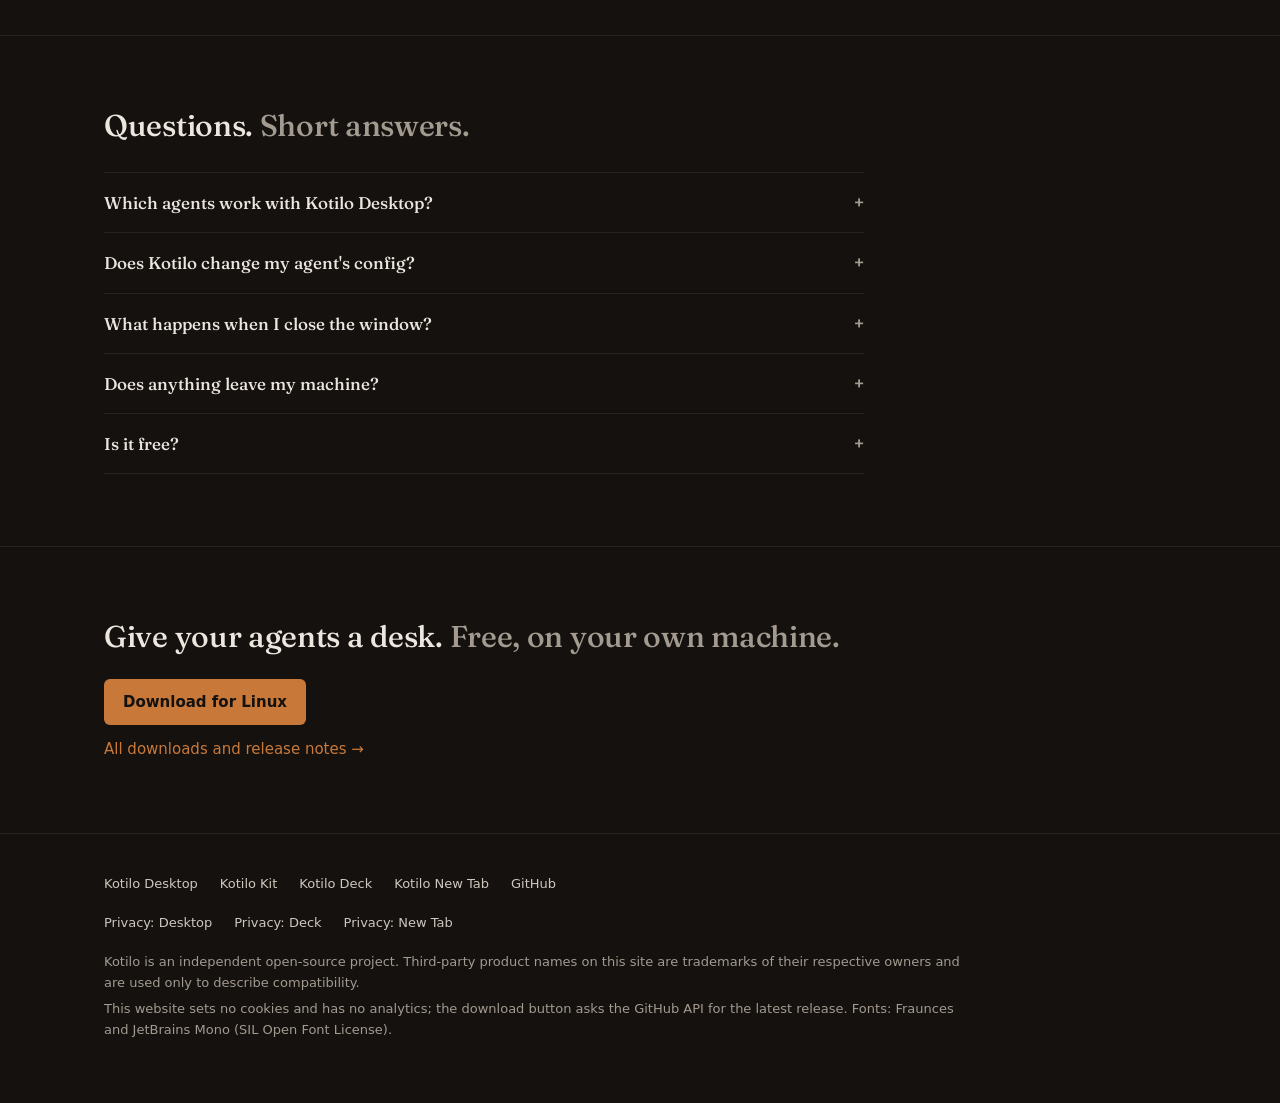
==== commit 79f6368e: "Site v2: live demos, proof bar, FAQ and warm screenshots Home page: two-tone hero headline; a live H" ====
--- a/index.html
+++ b/index.html
@@ -9,7 +9,7 @@
   <link rel="icon" type="image/png" href="/favicon.png">
   <meta property="og:title" content="Kotilo – open-source desktop tools that stay on your machine">
   <meta property="og:description" content="A desktop workspace for AI coding agents, an offline developer toolbox, a second-screen dashboard and a new tab page. Free, open source, no telemetry.">
-  <meta property="og:image" content="https://kotilo.dev/assets/img/mission-control.png">
+  <meta property="og:image" content="https://kotilo.dev/assets/img/og-desktop.jpg">
   <meta property="og:url" content="https://kotilo.dev/">
   <meta name="twitter:card" content="summary_large_image">
   <meta name="theme-color" content="#14110f">
@@ -36,33 +36,101 @@
 </header>
 
 <main>
-  <div class="hero wrap">
+  <div class="hero hero-home wrap">
     <div class="hero-text">
-      <div class="hero-mark">
-        <img src="/assets/img/kotilo.svg" alt="The Kotilo snail-shell mark">
-        <span>Kotilo is Finnish for a snail shell. <i>Koti</i> means home.</span>
-      </div>
-      <h1>A desk for your AI coding agents, and a few small tools around it.</h1>
+      <h1>A desk for your AI coding agents. <span class="soft">And a few small tools around it.</span></h1>
       <p class="lead">Free, open-source tools that run on your own machine: a workspace for AI coding agents, an offline developer toolbox, a dashboard for your second screen and a new tab page.</p>
+      <p class="aside">Kotilo is Finnish for a snail shell. Koti means home.</p>
       <div class="cta">
-        <a class="btn btn-primary" href="/desktop/">Kotilo Desktop</a>
+        <a class="btn btn-primary" data-dl href="/desktop/#download">Download Kotilo Desktop</a>
         <a class="btn" href="https://github.com/kotilo-dev">Source on GitHub</a>
       </div>
-    </div>
-    <div class="shot">
-      <img src="/assets/img/mission-control.png" width="1440" height="900"
-           alt="Kotilo Desktop's mission control: every agent session with its state, latest output, plan limits and cost">
-    </div>
-  </div>
+      <div class="meta">Windows · Linux · macOS preview · free · Apache-2.0</div>
+    </div>
+
+    <div class="mc" id="mc" role="group" aria-label="Demo of Kotilo Desktop's mission control: an agent asks for permission and you answer it" data-perm="closed" data-snail="work">
+      <div class="mc-bar"><b>Mission control</b><span id="mc-sum">3 agents · 3 working</span></div>
+      <div class="mc-cards">
+        <div class="mc-card" data-agent="gateway" data-state="work">
+          <div class="mc-head"><span class="avatar">X</span><div class="mc-name"><b>gateway</b><small>Codex CLI</small></div></div>
+          <div class="mc-st"><span class="chip">Working</span><span class="mc-t mono">1m 12s</span></div>
+          <pre class="mc-out"></pre>
+          <div class="mc-foot"><span>88k tok</span><span>plan 62%</span></div>
+        </div>
+        <div class="mc-card" data-agent="orders" data-state="work">
+          <div class="mc-head"><span class="avatar">C</span><div class="mc-name"><b>orders-service</b><small>Claude Code</small></div></div>
+          <div class="mc-st"><span class="chip">Working</span><span class="mc-t mono">2m 03s</span></div>
+          <pre class="mc-out"></pre>
+          <div class="mc-foot"><span>context 41%</span><span>$1.24</span></div>
+        </div>
+        <div class="mc-card" data-agent="docs" data-state="work">
+          <div class="mc-head"><span class="avatar">C</span><div class="mc-name"><b>docs-site</b><small>Claude Code</small></div></div>
+          <div class="mc-st"><span class="chip">Working</span><span class="mc-t mono">5m 40s</span></div>
+          <pre class="mc-out"></pre>
+          <div class="mc-foot"><span>context 12%</span><span>$0.31</span></div>
+        </div>
+      </div>
+      <div class="mc-perm" id="mc-perm" role="region" aria-label="Permission request">
+        <div class="t">Codex CLI wants to run a command</div>
+        <div class="s">gateway · waiting <span id="mc-wait">0s</span></div>
+        <div class="cmd">$ dotnet ef database update --project Gateway</div>
+        <p class="risk">Writes to a database</p>
+        <div class="btns">
+          <button type="button" class="primary" data-answer="Allowed once">Allow once</button>
+          <button type="button" data-answer="Always allowed">Always allow</button>
+          <button type="button" class="deny" data-answer="Denied">Deny</button>
+        </div>
+      </div>
+      <div class="mc-task">
+        <span class="msg" id="mc-msg">3 agents working</span>
+        <svg class="snail" viewBox="22 4 172 137.6" aria-hidden="true">
+          <circle class="halo" cx="88" cy="80" r="54"/>
+          <path class="ln" d="M158 70 L150 42 M170 70 L182 44"/>
+          <circle class="led" cx="150" cy="39" r="7"/>
+          <circle class="led" cx="182" cy="41" r="7"/>
+          <path class="m2" d="M40 140 a12 12 0 0 1 0 -24 H150 V80 a14 14 0 0 1 28 0 V126 a14 14 0 0 1 -14 14 Z"/>
+          <rect class="visor" x="156" y="84" width="16" height="6" rx="3"/>
+          <circle class="m1" cx="88" cy="80" r="48"/>
+          <path class="sp" d="M88 74 a8 8 0 0 1 8 8 a16 16 0 0 1 -16 16 a24 24 0 0 1 -24 -24 a32 32 0 0 1 32 -32 a40 40 0 0 1 40 40"/>
+          <circle class="led" cx="88" cy="82" r="7"/>
+        </svg>
+      </div>
+    </div>
+  </div>
+
+  <div class="wrap proof">
+    <div><b>9</b><span>agent integrations</span></div>
+    <div><b>28</b><span>themes, app and terminals</span></div>
+    <div><b data-version>v0.9.0</b><span>latest desktop release</span></div>
+    <div><b>4</b><span>tools, all open source</span></div>
+  </div>
+
+  <section>
+    <div class="wrap strip">
+      <div>
+        <h2>See who needs you. <span class="soft">Stop checking every window.</span></h2>
+        <p>Every agent reports its state through the hooks it already has. The sidebar and the taskbar show who needs you, so you stop checking windows.</p>
+      </div>
+      <div class="ticker" aria-hidden="true">
+        <ul id="ticker">
+          <li data-state="perm"><span class="avatar">X</span><span class="n">gateway<small>Codex CLI</small></span><span class="e">1m 15s</span><span class="chip">Needs you</span></li>
+          <li data-state="work"><span class="avatar">C</span><span class="n">orders-service<small>Claude Code</small></span><span class="e">2m 03s</span><span class="chip">Working</span></li>
+          <li data-state="done"><span class="avatar">C</span><span class="n">docs-site<small>Claude Code</small></span><span class="e">6m 03s</span><span class="chip">Done</span></li>
+          <li data-state="work"><span class="avatar">G</span><span class="n">billing-api<small>Gemini CLI</small></span><span class="e">48s</span><span class="chip">Working</span></li>
+          <li data-state="idle"><span class="avatar">P</span><span class="n">mobile-app<small>Copilot CLI</small></span><span class="e">12m</span><span class="chip">Idle</span></li>
+          <li data-state="work"><span class="avatar">O</span><span class="n">infra<small>OpenCode</small></span><span class="e">3m 20s</span><span class="chip">Working</span></li>
+        </ul>
+      </div>
+    </div>
+  </section>
 
   <section id="products">
     <div class="wrap">
-      <h2>Products</h2>
-      <p class="section-lead">They share the dev themes you already use, and each one works on its own.</p>
-      <div class="products">
+      <h2>Four tools. <span class="soft">One for your agents, three for the rest of the day.</span></h2>
+      <div class="products" style="margin-top: 32px">
         <a class="product wide" href="/desktop/">
           <div class="visual">
-            <div class="shot"><img src="/assets/img/permission.png" width="1440" height="900" loading="lazy" alt="Kotilo Desktop: an agent asks for permission"></div>
+            <div class="shot"><img src="/assets/img/permission-card.webp" width="498" height="480" loading="lazy" alt="Kotilo Desktop: Claude Code asks to run npm test, with Allow once, Don't ask again and Deny buttons over the terminal"></div>
           </div>
           <div class="body">
             <div class="name"><img src="/assets/img/kotilo.svg" alt="">Kotilo Desktop</div>
@@ -72,11 +140,7 @@
         </a>
         <a class="product" href="/kit/">
           <div class="visual">
-<pre class="keys" aria-label="Kit example: copy a JWT, press Ctrl+Shift+K, press Enter, the decoded payload is on the clipboard"><span class="d"># copied:</span> eyJhbGciOiJIUzI1NiIsInR5cCI6…
-<span class="k">Ctrl+Shift+K</span>  →  suggests JWT decode
-<span class="k">Enter</span>         →  {"sub": "1234567890", …} copied
-<span class="d"># the same tools in a shell:</span>
-<span class="k">echo 1700000000 | kotilo kit timestamp</span></pre>
+            <pre class="keys typer" id="typer" aria-label="Kit example: copy a JWT, press Ctrl+Shift+K, the decoded payload is on the clipboard. In a shell: echo 1700000000 | kotilo kit timestamp prints 2023-11-14 22:13:20 UTC"></pre>
           </div>
           <div class="body">
             <div class="name"><img src="/assets/img/kit/icon.svg" alt="">Kotilo Kit</div>
@@ -86,9 +150,18 @@
         </a>
         <a class="product" href="/newtab/">
           <div class="visual">
-            <div class="browser">
+            <div class="browser nt">
               <div class="bar"><span class="lights"><i></i><i></i><i></i></span><span class="tab">New Tab</span></div>
-              <img src="/assets/img/newtab/1-main.png" width="1280" height="800" loading="lazy" alt="Kotilo New Tab: bookmarks sidebar, clock and cards">
+              <img src="/assets/img/newtab/1-main.webp" width="1280" height="800" loading="lazy" alt="">
+              <div class="nt-live" aria-hidden="true">
+                <div class="nt-side">
+                  <small>Bookmarks</small>
+                  <span><i></i>Pull requests</span>
+                  <span><i></i>Release notes</span>
+                  <span><i></i>Staging dashboard</span>
+                </div>
+                <div class="nt-clock"><b id="nt-time">10:42</b><span id="nt-date">Thursday, 5 November</span></div>
+              </div>
             </div>
           </div>
           <div class="body">
@@ -99,7 +172,7 @@
         </a>
         <a class="product wide" href="/deck/">
           <div class="visual">
-            <div class="monitor"><img src="/assets/img/deck/deck-ops-glass.png" width="1920" height="1080" loading="lazy" alt="Kotilo Deck: the Ops workspace with the glass look on a second display"></div>
+            <div class="monitor"><img src="/assets/img/deck/deck-ops.webp" width="1440" height="810" loading="lazy" alt="Kotilo Deck in Gruvbox Dark: system load, today's calendar, music, clock, date, weather and volume on a second display"></div>
           </div>
           <div class="body">
             <div class="name"><img src="/assets/img/deck/icon.svg" alt="">Kotilo Deck</div>
@@ -113,8 +186,57 @@
 
   <section>
     <div class="wrap">
-      <h2>On your machine</h2>
-      <p class="prose-block">Everything runs on your machine. No account, no server, no analytics, in the apps or on this site. When a tool does go online (weather, update check), its privacy page says exactly where. Source on GitHub, Apache-2.0 or MIT.</p>
+      <h2>Works with the agents you already use. <span class="soft">And plain shells.</span></h2>
+      <a class="agent-row" href="https://github.com/kotilo-dev/kotilo#supported-agents" style="margin-top: 28px">
+        <figure><span class="avatar">C</span><figcaption>Claude Code</figcaption></figure>
+        <figure><span class="avatar">X</span><figcaption>Codex CLI</figcaption></figure>
+        <figure><span class="avatar">P</span><figcaption>Copilot CLI</figcaption></figure>
+        <figure><span class="avatar">G</span><figcaption>Gemini CLI</figcaption></figure>
+        <figure><span class="avatar">Q</span><figcaption>Qwen Code</figcaption></figure>
+        <figure><span class="avatar">D</span><figcaption>Factory Droid</figcaption></figure>
+        <figure><span class="avatar">O</span><figcaption>OpenCode</figcaption></figure>
+        <figure><span class="avatar">U</span><figcaption>Cursor CLI</figcaption></figure>
+        <figure><span class="avatar">&gt;_</span><figcaption>Plain shells</figcaption></figure>
+      </a>
+      <p class="note">What each integration covers, and its known gaps: <a href="https://github.com/kotilo-dev/kotilo#supported-agents">support table</a>.</p>
+    </div>
+  </section>
+
+  <section id="faq">
+    <div class="wrap">
+      <h2>Questions. <span class="soft">Short answers.</span></h2>
+      <div class="faq" style="margin-top: 28px">
+        <details>
+          <summary>Which agents work with Kotilo Desktop?</summary>
+          <p>Claude Code, Codex CLI, GitHub Copilot CLI, Gemini CLI, Qwen Code, Factory Droid, OpenCode and Cursor CLI, plus any shell: PowerShell, cmd, Git Bash, WSL, bash and zsh. You can add your own agent with an <code>adapter.json</code> file. The <a href="https://github.com/kotilo-dev/kotilo#supported-agents">support table</a> lists what works for each.</p>
+        </details>
+        <details>
+          <summary>Does Kotilo change my agent's config?</summary>
+          <p>Only when you install an agent's integration in Settings. Kotilo backs the file up first, adds only its own hook entries, leaves files it cannot parse alone, and removes its entries again when you uninstall the integration. It never reads your agents' login or token files.</p>
+        </details>
+        <details>
+          <summary>What happens when I close the window?</summary>
+          <p>Kotilo quits, unless you turn on "Keep running in the tray" under Settings → About &amp; diagnostics. Quitting closes the terminals Kotilo opened, along with the agents running in them, and stops its background service. Agents you started in other terminals keep running. Your workspaces and tabs come back the next time you open Kotilo.</p>
+        </details>
+        <details>
+          <summary>Does anything leave my machine?</summary>
+          <p>No account, no server, no analytics, in the apps or on this site. Prompts and responses are never written to Kotilo's database or logs. The few connections: the update check (can be turned off), a speech model download when you choose one, AI providers you set up yourself, and, in Deck and New Tab, the weather and other services you turn on. Each product's privacy page lists them: <a href="https://github.com/kotilo-dev/kotilo/blob/main/docs/legal/privacy.md">Desktop</a>, <a href="/deck/#privacy">Deck</a>, <a href="/newtab/privacy/">New Tab</a>.</p>
+        </details>
+        <details>
+          <summary>Is it free?</summary>
+          <p>Yes. Kotilo Desktop is open source under Apache-2.0; Kit, Deck and New Tab under MIT. No paid tier, no account.</p>
+        </details>
+      </div>
+    </div>
+  </section>
+
+  <section class="closing">
+    <div class="wrap">
+      <h2>Give your agents a desk. <span class="soft">Free, on your own machine.</span></h2>
+      <div class="cta">
+        <a class="btn btn-primary" data-dl href="/desktop/#download">Download Kotilo Desktop</a>
+      </div>
+      <a href="/desktop/#download">All downloads and release notes →</a>
     </div>
   </section>
 </main>
@@ -128,9 +250,15 @@
       <a href="/newtab/">Kotilo New Tab</a>
       <a href="https://github.com/kotilo-dev">GitHub</a>
     </div>
+    <div class="links">
+      <a href="https://github.com/kotilo-dev/kotilo/blob/main/docs/legal/privacy.md">Privacy: Desktop</a>
+      <a href="/deck/#privacy">Privacy: Deck</a>
+      <a href="/newtab/privacy/">Privacy: New Tab</a>
+    </div>
     <p>Kotilo is an independent open-source project. Third-party product names on this site are trademarks of their respective owners and are used only to describe compatibility.</p>
-    <p>This website sets no cookies and has no analytics. Fonts: Fraunces and JetBrains Mono (SIL Open Font License).</p>
+    <p>This website sets no cookies and has no analytics; the download button asks the GitHub API for the latest release. Fonts: Fraunces and JetBrains Mono (SIL Open Font License).</p>
   </div>
 </footer>
+<script src="/assets/home.js" defer></script>
 </body>
 </html>
--- a/assets/style.css
+++ b/assets/style.css
@@ -49,7 +49,7 @@
   --done: #7aa7d6;
   --idle: #7fa06b;
   --radius: 6px;
-  --max: 1160px;
+  --max: 1120px;
   --serif: "Fraunces", Georgia, "Times New Roman", serif;
   --sans: system-ui, -apple-system, "Segoe UI", Roboto, "Helvetica Neue", Arial, sans-serif;
   --mono: "JetBrains Mono", ui-monospace, "Cascadia Mono", Consolas, monospace;
@@ -63,21 +63,24 @@
   margin: 0;
   background: var(--bg);
   color: var(--text);
-  font: 16px/1.6 var(--sans);
+  font: 15px/1.6 var(--sans);
   -webkit-font-smoothing: antialiased;
 }
 
 a { color: var(--accent); text-decoration: none; }
 a:hover { text-decoration: underline; text-underline-offset: 3px; }
+/* Links inside running text are underlined, so they do not rely on colour alone. */
+p a, dd a, li a, .note a, .meta a { text-decoration: underline; text-underline-offset: 3px; text-decoration-color: rgba(200, 121, 58, 0.45); }
+p a:hover, dd a:hover, li a:hover, .note a:hover, .meta a:hover { text-decoration-color: currentColor; }
 /* width/height attributes only reserve the aspect ratio; the image scales to its column. */
 img { max-width: 100%; height: auto; display: block; }
 code, kbd, pre, .mono { font-family: var(--mono); }
-code { font-size: 0.9em; }
+code { font-size: 13px; }
 
 .wrap { max-width: var(--max); margin: 0 auto; padding: 0 24px; }
 
 h1, h2, h3 { font-family: var(--serif); font-weight: 500; letter-spacing: -0.01em; }
-h3 { font-size: 18px; margin: 0 0 4px; line-height: 1.3; }
+h3 { font-size: 17px; margin: 0 0 4px; line-height: 1.3; }
 
 /* Header */
 .site-header {
@@ -89,12 +92,12 @@
   border-bottom: 1px solid var(--border);
 }
 .site-header .wrap { display: flex; align-items: center; gap: 24px; height: 60px; }
-.brand { display: flex; align-items: center; gap: 10px; color: var(--text); font-family: var(--serif); font-weight: 600; font-size: 19px; }
+.brand { display: flex; align-items: center; gap: 10px; color: var(--text); font-family: var(--serif); font-weight: 600; font-size: 22px; }
 .brand:hover { text-decoration: none; }
 .brand img { width: 30px; height: 30px; }
 .brand .crumb { color: var(--text-muted); font-weight: 400; }
 .brand .crumb::before { content: "/"; margin: 0 8px 0 2px; color: var(--border-strong); }
-.nav { display: flex; gap: 22px; margin-left: auto; font-size: 14px; }
+.nav { display: flex; gap: 22px; margin-left: auto; font-size: 15px; }
 .nav a { color: var(--text-muted); }
 .nav a:hover { color: var(--text); text-decoration: none; }
 
@@ -115,7 +118,7 @@
 .btn-primary { background: var(--accent); color: var(--accent-ink); border-color: transparent; }
 .btn-primary:hover { background: var(--accent-hover); }
 .cta { display: flex; flex-wrap: wrap; gap: 10px; margin: 24px 0 12px; }
-.meta { color: var(--text-muted); font-size: 13.5px; }
+.meta { color: var(--text-muted); font-size: 13px; }
 
 /* Hero: text left, a real screenshot right */
 .hero {
@@ -127,11 +130,8 @@
   padding-bottom: 64px;
 }
 .hero h1 { font-size: 40px; line-height: 1.15; margin: 0 0 16px; }
-.hero .lead { color: var(--text-2); font-size: 17.5px; margin: 0; }
-.hero .aside { color: var(--text-muted); font-size: 14.5px; margin: 16px 0 0; }
-.hero-mark { display: flex; align-items: center; gap: 14px; margin-bottom: 22px; }
-.hero-mark img { width: 64px; height: 64px; }
-.hero-mark span { color: var(--text-muted); font-size: 14px; line-height: 1.4; max-width: 260px; }
+.hero .lead { color: var(--text-2); font-size: 17px; margin: 0; }
+.hero .aside { color: var(--text-muted); font-size: 15px; font-style: italic; margin: 14px 0 0; }
 .hero-icon { width: 48px; height: 48px; margin-bottom: 20px; }
 .hero-text { min-width: 0; }
 
@@ -147,21 +147,21 @@
 .shot.bare img { filter: drop-shadow(0 24px 40px rgba(0, 0, 0, 0.5)); }
 /* Browser chrome around a new tab page */
 .browser { border: 1px solid var(--border-strong); border-radius: var(--radius); overflow: hidden; background: #24201c; box-shadow: 0 24px 60px rgba(0, 0, 0, 0.5); }
-.browser .bar { display: flex; align-items: center; gap: 10px; padding: 8px 12px; border-bottom: 1px solid var(--border); font-size: 12.5px; color: var(--text-muted); }
+.browser .bar { display: flex; align-items: center; gap: 10px; padding: 8px 12px; border-bottom: 1px solid var(--border); font-size: 13px; color: var(--text-muted); }
 .browser .lights { display: flex; gap: 6px; }
 .browser .lights i { width: 10px; height: 10px; border-radius: 50%; background: #4a423b; }
 .browser .tab { padding: 3px 12px; background: var(--bg); border-radius: var(--radius); color: var(--text-2); white-space: nowrap; }
-.browser .url { flex: 1; padding: 3px 12px; background: var(--bg-sunken); border-radius: var(--radius); font-family: var(--mono); font-size: 12px; overflow: hidden; white-space: nowrap; text-overflow: ellipsis; }
+.browser .url { flex: 1; padding: 3px 12px; background: var(--bg-sunken); border-radius: var(--radius); font-family: var(--mono); font-size: 13px; overflow: hidden; white-space: nowrap; text-overflow: ellipsis; }
 .browser img { width: 100%; }
 /* A second screen: a thin bezel */
 .monitor { padding: 10px; background: #0b0908; border: 1px solid var(--border-strong); border-radius: var(--radius); box-shadow: 0 24px 60px rgba(0, 0, 0, 0.5); }
-.monitor img { border-radius: 2px; width: 100%; }
+.monitor img { border-radius: var(--radius); width: 100%; }
 
 /* Sections */
 section { padding: 72px 0; border-top: 1px solid var(--border); }
 h2 { margin: 0 0 12px; font-size: 30px; line-height: 1.2; }
 .section-lead { color: var(--text-2); max-width: 720px; margin: 0 0 36px; }
-.note { color: var(--text-muted); font-size: 13.5px; margin-top: 20px; }
+.note { color: var(--text-muted); font-size: 13px; margin-top: 20px; }
 .prose-block { max-width: 720px; color: var(--text-2); font-size: 17px; margin: 0; }
 
 /* Home: products */
@@ -181,7 +181,7 @@
 .product .body { padding: 20px 24px 24px; display: flex; flex-direction: column; gap: 6px; flex: 1; }
 .product .name { display: flex; align-items: center; gap: 10px; font-family: var(--serif); font-weight: 500; font-size: 22px; }
 .product .name img { width: 26px; height: 26px; }
-.product p { margin: 0; color: var(--text-2); font-size: 15.5px; flex: 1; }
+.product p { margin: 0; color: var(--text-2); font-size: 15px; flex: 1; }
 .product .facts { color: var(--text-muted); font-size: 13px; margin-top: 8px; }
 /* Desktop and Deck span the row; the text sits beside the picture. */
 .product.wide { grid-column: 1 / -1; display: grid; grid-template-columns: minmax(0, 5fr) minmax(0, 7fr); align-items: center; }
@@ -217,7 +217,7 @@
 .features dt { font-weight: 600; color: var(--text); margin-top: 14px; }
 .features dt:first-child { margin-top: 0; }
 .features dd { margin: 2px 0 0; color: var(--text-2); font-size: 15px; }
-.features .new { font-family: var(--mono); font-size: 11px; font-weight: 500; color: var(--accent); margin-left: 6px; }
+.features .new { font-family: var(--mono); font-size: 13px; font-weight: 500; color: var(--accent); margin-left: 6px; }
 
 /* Plain two-column fact list (privacy) */
 .facts-list { display: grid; grid-template-columns: repeat(2, minmax(0, 1fr)); gap: 18px 48px; margin: 0; }
@@ -226,7 +226,7 @@
 .facts-list div { min-width: 0; }
 
 /* States strip */
-.states { display: flex; flex-wrap: wrap; gap: 8px 20px; margin-bottom: 40px; color: var(--text-2); font-size: 14.5px; }
+.states { display: flex; flex-wrap: wrap; gap: 8px 20px; margin-bottom: 40px; color: var(--text-2); font-size: 15px; }
 .state { display: inline-flex; align-items: center; gap: 8px; }
 .dot { width: 8px; height: 8px; border-radius: 50%; display: inline-block; }
 
@@ -234,7 +234,9 @@
 .gallery { display: grid; grid-template-columns: repeat(2, minmax(0, 1fr)); gap: 28px; }
 .gallery figure { margin: 0; min-width: 0; }
 .gallery img { border: 1px solid var(--border-strong); border-radius: var(--radius); width: 100%; }
-.gallery figcaption { margin-top: 10px; color: var(--text-muted); font-size: 14px; }
+.gallery.cols-3 { grid-template-columns: repeat(3, minmax(0, 1fr)); }
+.gallery.cols-3 img { aspect-ratio: 4 / 5; object-fit: cover; object-position: top left; }
+.gallery figcaption { margin-top: 10px; color: var(--text-muted); font-size: 13px; }
 .gallery figcaption b { color: var(--text-2); font-weight: 600; }
 
 /* Agents */
@@ -262,7 +264,7 @@
   background: var(--bg-sunken);
   color: var(--text-2);
 }
-.agent small { display: block; color: var(--text-muted); font-size: 12.5px; }
+.agent small { display: block; color: var(--text-muted); font-size: 13px; }
 
 /* Download */
 .dl-group + .dl-group { margin-top: 28px; }
@@ -278,33 +280,33 @@
   background: var(--bg-raised);
   border-radius: var(--radius);
   color: var(--text-2);
-  font-size: 14.5px;
+  font-size: 15px;
 }
 .callout b { color: var(--text); }
 .callout + .callout { margin-top: 12px; }
 
 /* Footer */
-footer { border-top: 1px solid var(--border); padding: 40px 0 56px; color: var(--text-muted); font-size: 13.5px; }
+footer { border-top: 1px solid var(--border); padding: 40px 0 56px; color: var(--text-muted); font-size: 13px; }
 footer .links { display: flex; flex-wrap: wrap; gap: 8px 22px; margin-bottom: 18px; }
 footer .links a { color: var(--text-2); }
 footer p { margin: 6px 0; max-width: 860px; }
 
 /* Plain text pages (privacy policies) */
 .prose { max-width: 760px; padding: 56px 0 72px; }
-.prose h1 { font-size: 38px; line-height: 1.15; margin: 0 0 8px; }
-.prose h2 { font-size: 24px; margin: 36px 0 10px; }
+.prose h1 { font-size: 40px; line-height: 1.15; margin: 0 0 8px; }
+.prose h2 { font-size: 22px; margin: 36px 0 10px; }
 .prose p, .prose li { color: var(--text-2); }
 .prose b, .prose strong { color: var(--text); }
-.prose .updated { color: var(--text-muted); font-size: 14px; }
+.prose .updated { color: var(--text-muted); font-size: 13px; }
 .table-wrap { overflow-x: auto; }
-table { width: 100%; border-collapse: collapse; font-size: 14.5px; }
+table { width: 100%; border-collapse: collapse; font-size: 15px; }
 th, td { text-align: left; vertical-align: top; padding: 10px 12px; border-bottom: 1px solid var(--border-strong); }
 th { color: var(--text); font-weight: 600; }
 td { color: var(--text-2); }
 .tools td:first-child { color: var(--text); font-weight: 600; white-space: nowrap; }
 
 kbd {
-  font-size: 12px;
+  font-size: 13px;
   padding: 1px 6px;
   border: 1px solid var(--border-strong);
   border-bottom-width: 2px;
@@ -313,7 +315,7 @@
   background: var(--bg-raised);
   white-space: nowrap;
 }
-pre.cmd { display: block; max-width: 100%; overflow-x: auto; width: fit-content; margin: 0; padding: 12px 16px; border-radius: var(--radius); background: var(--bg-sunken); border: 1px solid var(--border); color: var(--text-2); font-size: 14px; }
+pre.cmd { display: block; max-width: 100%; overflow-x: auto; width: fit-content; margin: 0; padding: 12px 16px; border-radius: var(--radius); background: var(--bg-sunken); border: 1px solid var(--border); color: var(--text-2); font-size: 13px; }
 
 /* Deck hardware: list beside the portrait and 7" screenshots */
 .split { display: grid; grid-template-columns: minmax(0, 1fr) minmax(0, 1fr); gap: 40px; align-items: start; }
@@ -322,7 +324,7 @@
 .plain-list b { color: var(--text); }
 .screens { display: flex; gap: 20px; align-items: flex-end; flex-wrap: wrap; }
 .screens figure { margin: 0; }
-.screens figcaption { margin-top: 8px; color: var(--text-muted); font-size: 13.5px; }
+.screens figcaption { margin-top: 8px; color: var(--text-muted); font-size: 13px; }
 .screens img { border: 1px solid var(--border-strong); border-radius: var(--radius); }
 .screens .portrait { width: 180px; }
 .screens .seven { width: 300px; max-width: 100%; }
@@ -338,10 +340,210 @@
   .wrap { padding-left: 16px; padding-right: 16px; }
   .nav a:not(.nav-keep) { display: none; }
   .brand .crumb { display: none; }
-  .hero h1 { font-size: 32px; }
-  h2 { font-size: 26px; }
+  .hero h1 { font-size: 30px; }
+  h2 { font-size: 22px; }
   section { padding: 56px 0; }
-  .products, .gallery, .features, .facts-list, .split { grid-template-columns: 1fr; }
+  .products, .gallery, .gallery.cols-3, .features, .facts-list, .split { grid-template-columns: 1fr; }
   .product .visual { padding: 16px 16px 0; }
   .product .body, .product.wide .body { padding: 16px; }
 }
+
+/* ---- v2: two-tone headlines and live fragments ---- */
+/* Second clause of a headline: same size, muted. */
+.soft { color: var(--text-muted); }
+.hero h1 { max-width: 560px; }
+.hero-home { grid-template-columns: minmax(0, 1fr) minmax(0, 1.2fr); }
+
+/* Hero mock of Mission control: HTML, animated by assets/demo.js. */
+.mc {
+  position: relative;
+  background: var(--bg-raised);
+  border: 1px solid var(--border-strong);
+  border-radius: var(--radius);
+  box-shadow: 0 24px 60px rgba(0, 0, 0, 0.5);
+  overflow: hidden;
+  font-size: 13px;
+  user-select: none;
+}
+.mc-bar { display: flex; flex-wrap: wrap; align-items: baseline; gap: 12px; padding: 14px 18px 10px; }
+.mc-bar b { font-family: var(--serif); font-weight: 500; font-size: 17px; color: var(--text); }
+.mc-bar span { color: var(--text-muted); }
+.mc-cards { display: grid; grid-template-columns: repeat(3, minmax(0, 1fr)); gap: 10px; padding: 4px 18px 18px; }
+.mc-card {
+  background: var(--bg);
+  border: 1px solid var(--border);
+  border-radius: var(--radius);
+  min-width: 0;
+  transition: border-color 400ms ease, box-shadow 400ms ease;
+}
+.mc-card[data-state="perm"] { border-color: var(--accent); box-shadow: 0 0 0 3px rgba(200, 121, 58, 0.18); }
+.mc-head { display: flex; flex-wrap: wrap; align-items: center; gap: 8px; padding: 10px 10px 8px; border-bottom: 1px solid var(--border); }
+.mc-head .avatar { width: 24px; height: 24px; font-size: 13px; }
+.mc-name { min-width: 0; flex: 1; line-height: 1.3; }
+.mc-name b { display: block; font-weight: 600; color: var(--text); overflow: hidden; white-space: nowrap; text-overflow: ellipsis; }
+.mc-name small { display: block; color: var(--text-muted); font-size: 13px; overflow: hidden; white-space: nowrap; text-overflow: ellipsis; }
+.mc-st { display: flex; align-items: center; justify-content: space-between; gap: 8px; padding: 8px 10px 0; }
+.mc-t { color: var(--text-muted); font-size: 13px; font-variant-numeric: tabular-nums; }
+.mc-out { margin: 0; padding: 10px; height: 100px; overflow: hidden; font: 13px/1.6 var(--mono); color: var(--text-2); white-space: pre; }
+.mc-out .d { color: var(--text-muted); }
+.mc-foot { display: flex; justify-content: space-between; padding: 6px 10px 8px; color: var(--text-muted); font-size: 13px; border-top: 1px solid var(--border); }
+
+/* Status chip, shared by the mock and the ticker */
+.chip {
+  display: inline-flex;
+  align-items: center;
+  gap: 6px;
+  flex: none;
+  padding: 1px 8px;
+  border-radius: var(--radius);
+  font-size: 13px;
+  font-weight: 600;
+  white-space: nowrap;
+  color: var(--working);
+  background: rgba(224, 166, 74, 0.12);
+  transition: background-color 400ms ease, color 400ms ease;
+}
+.chip::before { content: ""; width: 7px; height: 7px; border-radius: 50%; background: currentColor; }
+[data-state="perm"] .chip { color: var(--accent-ink); background: var(--accent); }
+[data-state="done"] .chip { color: var(--done); background: rgba(122, 167, 214, 0.12); }
+[data-state="idle"] .chip { color: var(--idle); background: rgba(127, 160, 107, 0.12); }
+
+/* The permission card slides up over the cards. */
+.mc-perm {
+  position: absolute;
+  right: 18px;
+  bottom: 52px;
+  width: min(390px, calc(100% - 36px));
+  padding: 14px;
+  background: #241f1b;
+  border: 1px solid var(--accent);
+  border-radius: var(--radius);
+  box-shadow: 0 16px 40px rgba(0, 0, 0, 0.55);
+  opacity: 0;
+  transform: translateY(16px);
+  visibility: hidden;
+  transition: opacity 300ms ease, transform 300ms ease, visibility 0s linear 300ms;
+}
+.mc[data-perm="open"] .mc-perm { opacity: 1; transform: none; visibility: visible; transition: opacity 300ms ease, transform 300ms ease; }
+.mc-perm .t { font-weight: 600; color: var(--text); }
+.mc-perm .s { color: var(--text-muted); }
+.mc-perm .cmd { margin: 10px 0 6px; padding: 8px 10px; background: var(--bg-sunken); border: 1px solid var(--border); border-radius: var(--radius); font: 13px var(--mono); color: var(--text); overflow: hidden; white-space: nowrap; text-overflow: ellipsis; }
+.mc-perm .risk { margin: 0 0 10px; color: var(--accent); font-size: 13px; }
+.mc-perm .btns { display: flex; flex-wrap: wrap; gap: 8px; }
+.mc-perm button {
+  font: 600 13px var(--sans);
+  padding: 6px 12px;
+  border-radius: var(--radius);
+  border: 1px solid var(--border-strong);
+  background: var(--bg-raised);
+  color: var(--text);
+  cursor: pointer;
+  transition: background-color 200ms ease, border-color 200ms ease, color 200ms ease;
+}
+.mc-perm button:hover, .mc-perm button:focus-visible { border-color: var(--accent); outline: none; }
+.mc-perm button.primary { background: var(--text); color: var(--accent-ink); border-color: transparent; }
+.mc-perm button.deny { color: var(--blocked); }
+.mc-perm button.picked { background: var(--accent); color: var(--accent-ink); border-color: transparent; }
+
+/* Taskbar strip with the snail indicator */
+.mc-task { display: flex; align-items: center; gap: 10px; height: 40px; padding: 0 12px 0 18px; border-top: 1px solid var(--border); background: var(--bg-sunken); color: var(--text-muted); }
+.mc-task .msg { flex: 1; min-width: 0; overflow: hidden; white-space: nowrap; text-overflow: ellipsis; }
+.snail { width: 38px; height: 30px; flex: none; overflow: visible; --led: var(--working); }
+.snail .m1 { fill: #241f1b; stroke: #8a7f74; stroke-width: 6; }
+.snail .m2 { fill: #2e2823; stroke: #8a7f74; stroke-width: 6; stroke-linejoin: round; }
+.snail .ln { fill: none; stroke: #8a7f74; stroke-width: 7; stroke-linecap: round; }
+.snail .sp { fill: none; stroke: var(--accent); stroke-width: 9; stroke-linecap: round; }
+.snail .visor { fill: var(--accent); }
+.snail .led { fill: var(--led); transition: fill 400ms ease; }
+.snail .halo { fill: none; stroke: var(--accent); stroke-width: 8; opacity: 0; transform-box: fill-box; transform-origin: center; }
+.mc[data-snail="perm"] .snail { --led: var(--accent); }
+.mc[data-snail="perm"] .snail .halo { opacity: 0.6; animation: halo 1.4s ease-out infinite; }
+.mc[data-snail="done"] .snail { --led: var(--done); }
+@keyframes halo { from { opacity: 0.7; transform: scale(0.9); } to { opacity: 0; transform: scale(1.2); } }
+
+/* Proof bar */
+.proof { display: grid; grid-template-columns: repeat(4, minmax(0, 1fr)); gap: 24px; padding-top: 32px; padding-bottom: 32px; border-top: 1px solid var(--border); }
+.proof div { min-width: 0; }
+.proof b { display: block; font-family: var(--serif); font-weight: 500; font-size: 30px; line-height: 1.2; color: var(--text); }
+.proof span { font: 13px var(--mono); color: var(--text-muted); }
+
+/* Status strip: headline left, ticker right */
+.strip { display: grid; grid-template-columns: minmax(0, 5fr) minmax(0, 6fr); gap: 48px; align-items: center; }
+.strip p { color: var(--text-2); font-size: 17px; margin: 0; max-width: 460px; }
+.ticker { height: 236px; overflow: hidden; -webkit-mask-image: linear-gradient(transparent, #000 18%, #000 82%, transparent); mask-image: linear-gradient(transparent, #000 18%, #000 82%, transparent); }
+.ticker ul { list-style: none; margin: 0; padding: 0; animation: tick 36s linear infinite; }
+.ticker:hover ul { animation-play-state: paused; }
+.ticker li { display: flex; align-items: center; gap: 12px; height: 44px; margin-bottom: 8px; padding: 0 14px; background: var(--bg-raised); border: 1px solid var(--border); border-radius: var(--radius); }
+.ticker li .avatar { width: 24px; height: 24px; font-size: 13px; }
+.ticker li .n { flex: 1; min-width: 0; color: var(--text); overflow: hidden; white-space: nowrap; text-overflow: ellipsis; }
+.ticker li .n small { color: var(--text-muted); font-size: 13px; margin-left: 8px; }
+.ticker li .e { font: 13px var(--mono); color: var(--text-muted); }
+@keyframes tick { to { transform: translateY(-50%); } }
+
+/* Kit tile: typed demo */
+.typer { min-height: 214px; }
+.typer .caret { display: inline-block; width: 7px; height: 1.1em; margin-left: 1px; vertical-align: -2px; background: var(--accent); animation: blink 1s steps(1) infinite; }
+@keyframes blink { 50% { opacity: 0; } }
+
+/* New Tab tile: live clock and bookmarks over a dimmed screenshot */
+.nt { position: relative; }
+.nt > img { opacity: 0.18; filter: blur(3px); }
+.nt-live { position: absolute; left: 0; right: 0; bottom: 0; top: 38px; display: grid; grid-template-columns: 36% 1fr; }
+.nt-side { padding: 12px 10px; display: flex; flex-direction: column; gap: 6px; background: rgba(15, 13, 11, 0.55); }
+.nt-side span { display: flex; align-items: center; gap: 8px; padding: 5px 8px; border-radius: var(--radius); background: rgba(255, 255, 255, 0.05); color: var(--text-2); font-size: 13px; overflow: hidden; white-space: nowrap; text-overflow: ellipsis; }
+.nt-side span i { width: 8px; height: 8px; flex: none; border-radius: 50%; background: var(--accent); }
+.nt-side span:nth-child(3) i { background: var(--done); }
+.nt-side span:nth-child(4) i { background: var(--idle); }
+.nt-side small { color: var(--text-muted); font-size: 13px; padding: 0 2px; }
+.nt-clock { display: flex; flex-direction: column; align-items: center; justify-content: center; text-align: center; }
+.nt-clock b { font: 500 40px/1 var(--mono); color: var(--text); letter-spacing: -0.02em; font-variant-numeric: tabular-nums; }
+.nt-clock span { margin-top: 8px; color: var(--text-muted); font-size: 13px; }
+
+/* Wide product cards: text starts at the top */
+.product.wide { align-items: start; }
+.product.wide .body { justify-content: flex-start; }
+
+/* Supported agents row */
+.agent-row { display: flex; flex-wrap: wrap; gap: 20px 24px; }
+.agent-row:hover { text-decoration: none; }
+.agent-row figure { margin: 0; display: flex; flex-direction: column; align-items: center; gap: 6px; width: 76px; text-align: center; }
+.agent-row .avatar { width: 40px; height: 40px; font-size: 15px; border: 1px solid var(--border); }
+.agent-row figcaption { font-size: 13px; line-height: 1.3; color: var(--text-muted); }
+.agent-row:hover .avatar { border-color: var(--border-strong); color: var(--text); }
+
+/* FAQ */
+.faq { max-width: 760px; border-top: 1px solid var(--border); }
+.faq details { border-bottom: 1px solid var(--border); }
+.faq summary { display: flex; justify-content: space-between; gap: 16px; padding: 16px 0; cursor: pointer; list-style: none; font-family: var(--serif); font-size: 17px; font-weight: 500; color: var(--text); }
+.faq summary::-webkit-details-marker { display: none; }
+.faq summary::after { content: "+"; color: var(--text-muted); font-family: var(--mono); }
+.faq details[open] summary::after { content: "\2212"; }
+.faq details p { margin: 0 0 16px; color: var(--text-2); }
+
+/* Closing call to action */
+.closing h2 { margin-bottom: 0; }
+.closing .cta { margin-top: 24px; }
+
+@media (min-width: 1280px) {
+  .hero .mc { margin-right: -40px; }
+}
+@media (max-width: 960px) {
+  .hero-home { grid-template-columns: 1fr; }
+  .strip { grid-template-columns: 1fr; gap: 28px; }
+  .proof { grid-template-columns: repeat(2, minmax(0, 1fr)); }
+}
+@media (max-width: 720px) {
+  .wrap { padding-left: 24px; padding-right: 24px; }
+  .mc-cards { grid-template-columns: 1fr; gap: 8px; padding: 4px 12px 12px; }
+  .mc-bar { padding: 12px 12px 8px; }
+  .mc-out { height: 44px; padding: 6px 10px; }
+  .mc-foot { display: none; }
+  .mc-perm { right: 12px; bottom: 48px; width: calc(100% - 24px); }
+  .typer { min-height: 0; height: 214px; }
+  .nt-clock b { font-size: 30px; }
+}
+@media (prefers-reduced-motion: reduce) {
+  html { scroll-behavior: auto; }
+  .ticker ul, .typer .caret, .mc .snail .halo { animation: none !important; }
+  .mc *, .chip { transition: none !important; }
+}
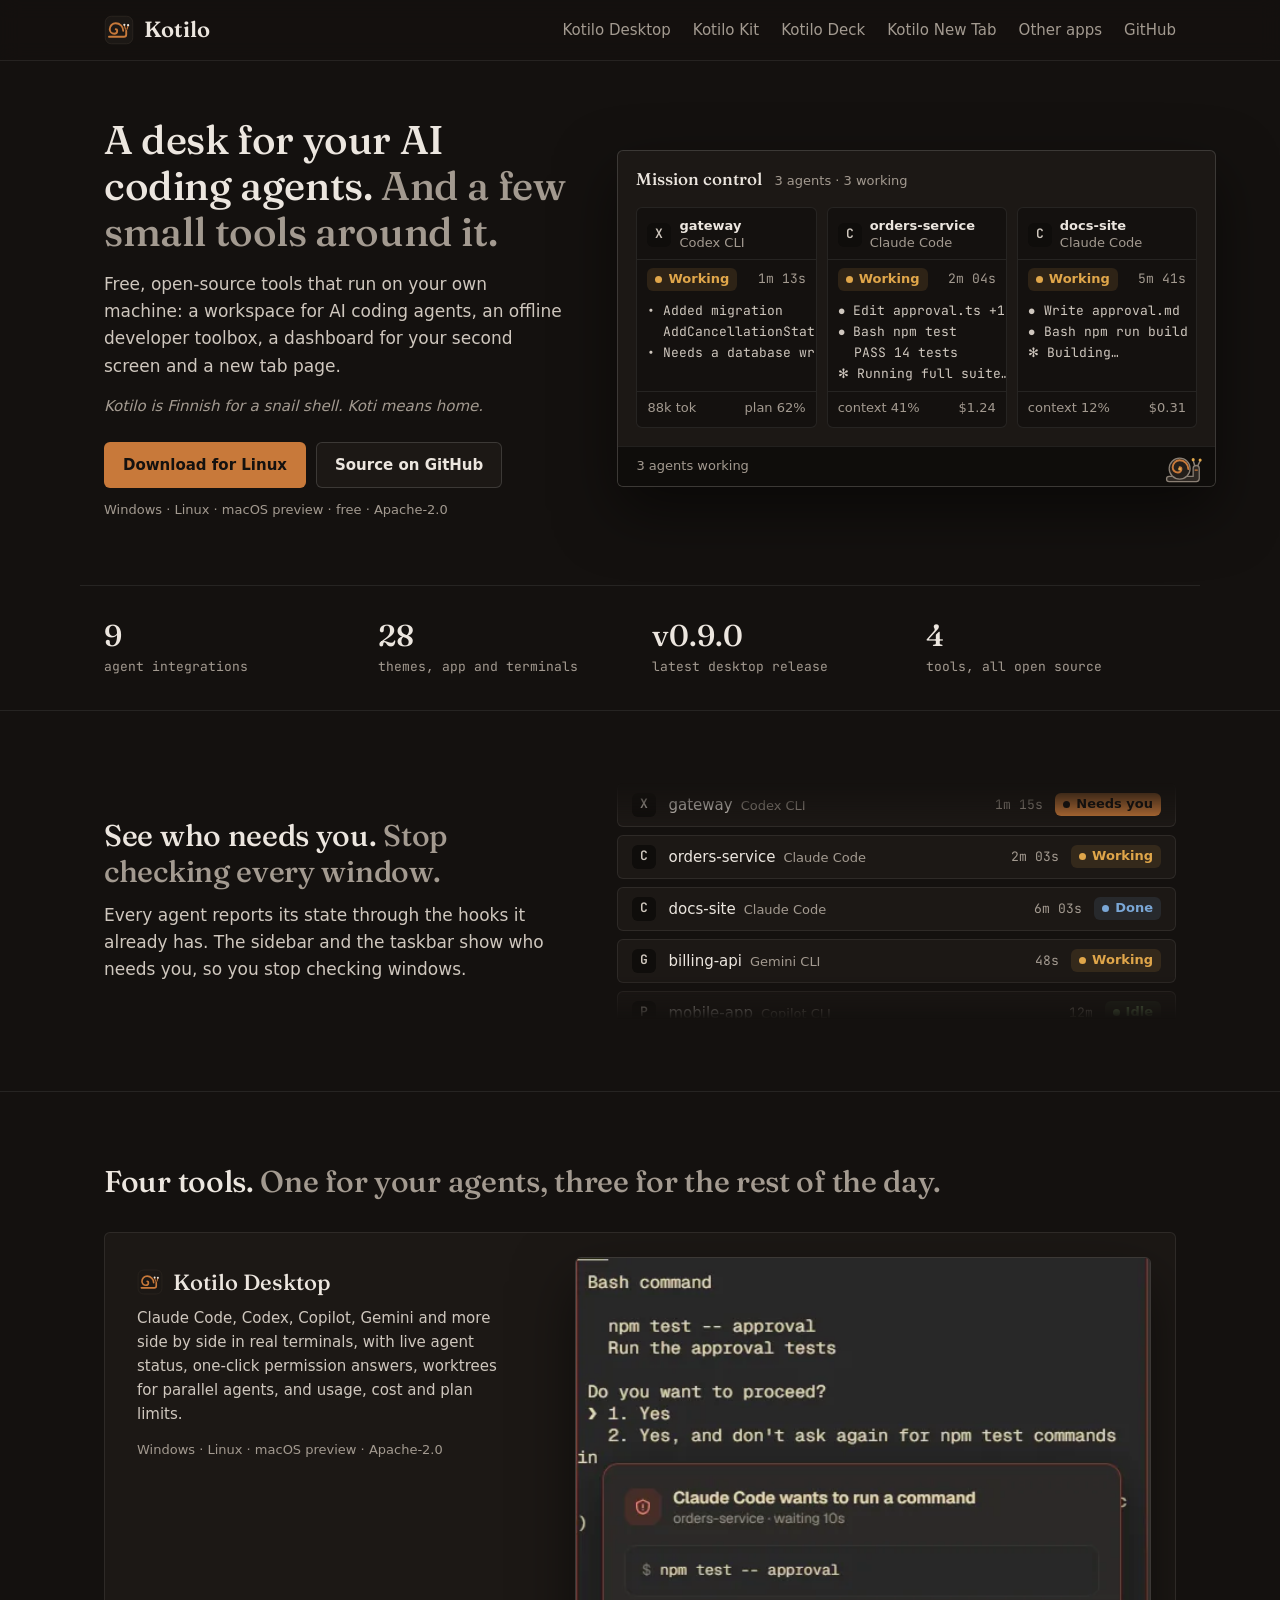
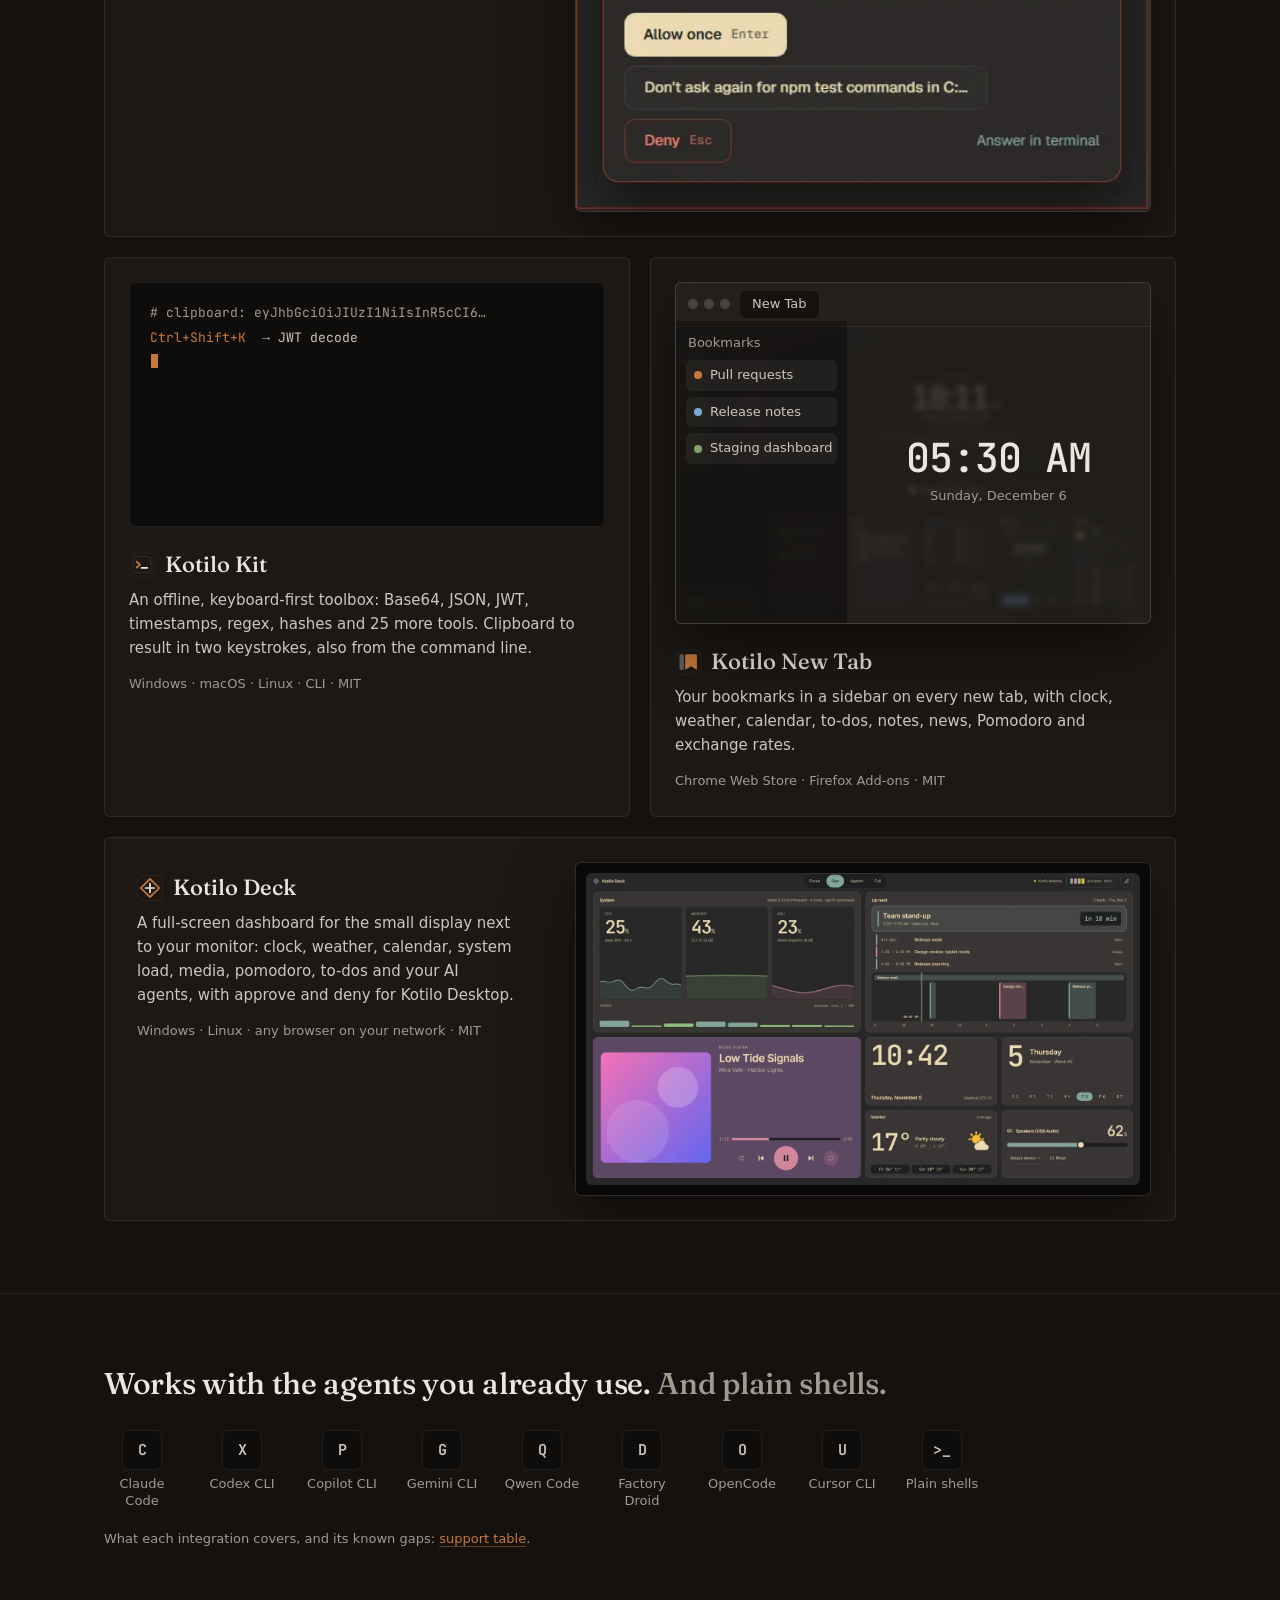
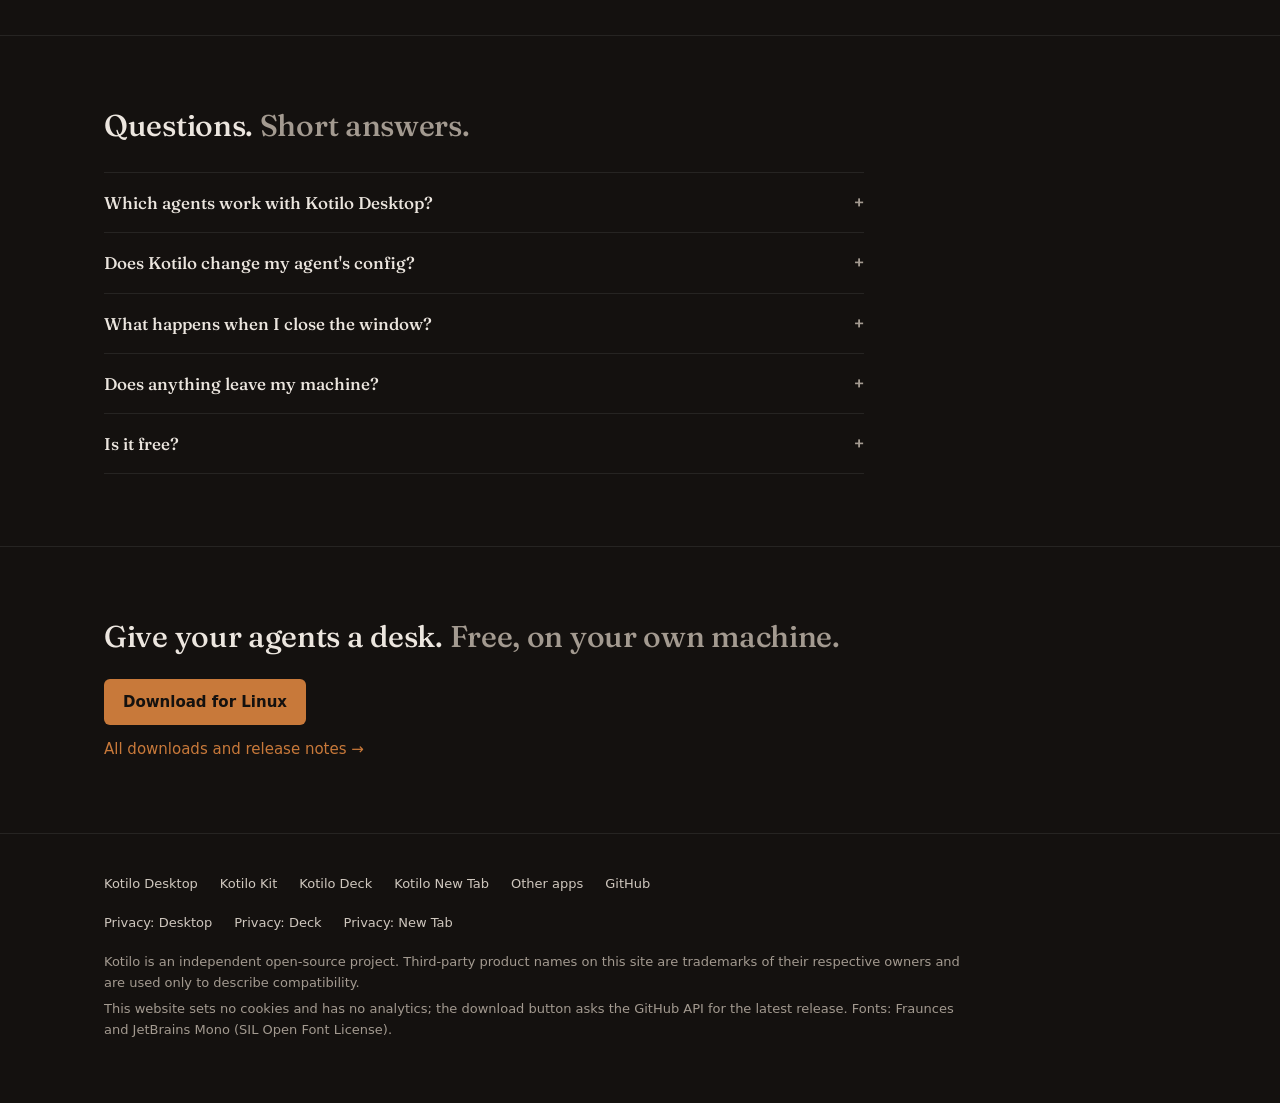
==== commit 9bd6dcc6: "Add an Other apps page New /apps/ page for tools published outside Kotilo: Your Launcher and Desktop" ====
--- a/index.html
+++ b/index.html
@@ -30,6 +30,7 @@
       <a href="/kit/">Kotilo Kit</a>
       <a href="/deck/">Kotilo Deck</a>
       <a href="/newtab/">Kotilo New Tab</a>
+      <a href="/apps/">Other apps</a>
       <a class="nav-keep" href="https://github.com/kotilo-dev">GitHub</a>
     </nav>
   </div>
@@ -248,6 +249,7 @@
       <a href="/kit/">Kotilo Kit</a>
       <a href="/deck/">Kotilo Deck</a>
       <a href="/newtab/">Kotilo New Tab</a>
+      <a href="/apps/">Other apps</a>
       <a href="https://github.com/kotilo-dev">GitHub</a>
     </div>
     <div class="links">
--- a/assets/style.css
+++ b/assets/style.css
@@ -547,3 +547,26 @@
   .ticker ul, .typer .caret, .mc .snail .halo { animation: none !important; }
   .mc *, .chip { transition: none !important; }
 }
+
+/* Other apps: text left, screenshots right */
+.page-intro { padding-top: 56px; padding-bottom: 56px; }
+.page-intro h1 { font-size: 40px; line-height: 1.15; margin: 0 0 16px; max-width: 720px; }
+.page-intro .lead { color: var(--text-2); font-size: 17px; margin: 0; max-width: 640px; }
+.app { display: grid; grid-template-columns: minmax(0, 5fr) minmax(0, 7fr); gap: 48px; align-items: start; }
+.app-text { min-width: 0; }
+.app-name { display: flex; align-items: center; gap: 12px; font-family: var(--serif); font-weight: 500; font-size: 30px; line-height: 1.2; margin-bottom: 12px; }
+.app-name img { width: 40px; height: 40px; }
+.app-lead { color: var(--text-2); font-size: 17px; margin: 0 0 16px; }
+.app-points { margin: 0; padding-left: 18px; color: var(--text-2); font-size: 15px; }
+.app-points li { margin: 6px 0; }
+.app-points li::marker { color: var(--accent); }
+.app-install { margin-top: 20px; line-height: 1.6; font-size: 12px; white-space: pre-wrap; overflow-wrap: anywhere; }
+.app-shots { display: grid; gap: 20px; min-width: 0; }
+@media (max-width: 960px) {
+  .app { grid-template-columns: 1fr; gap: 28px; }
+}
+@media (max-width: 720px) {
+  .page-intro { padding-top: 40px; padding-bottom: 40px; }
+  .page-intro h1 { font-size: 30px; }
+  .app-name { font-size: 22px; }
+}
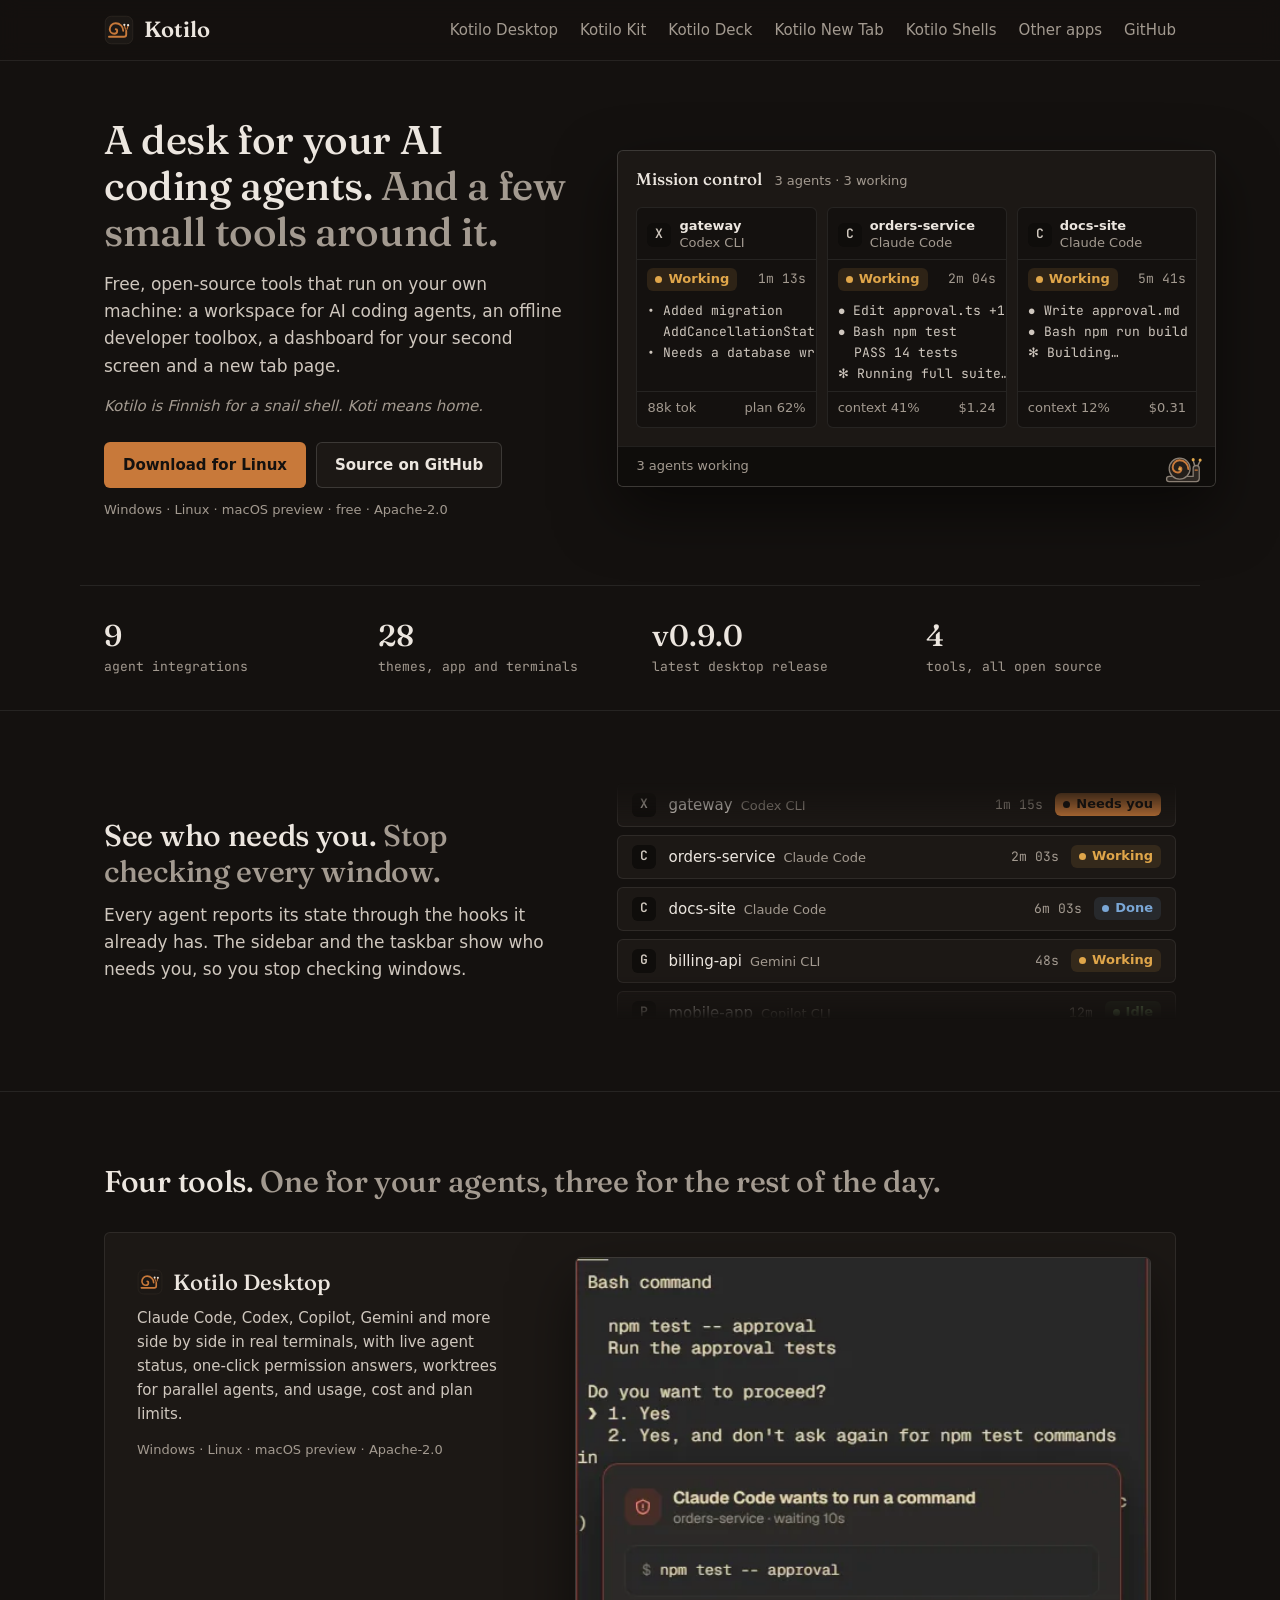
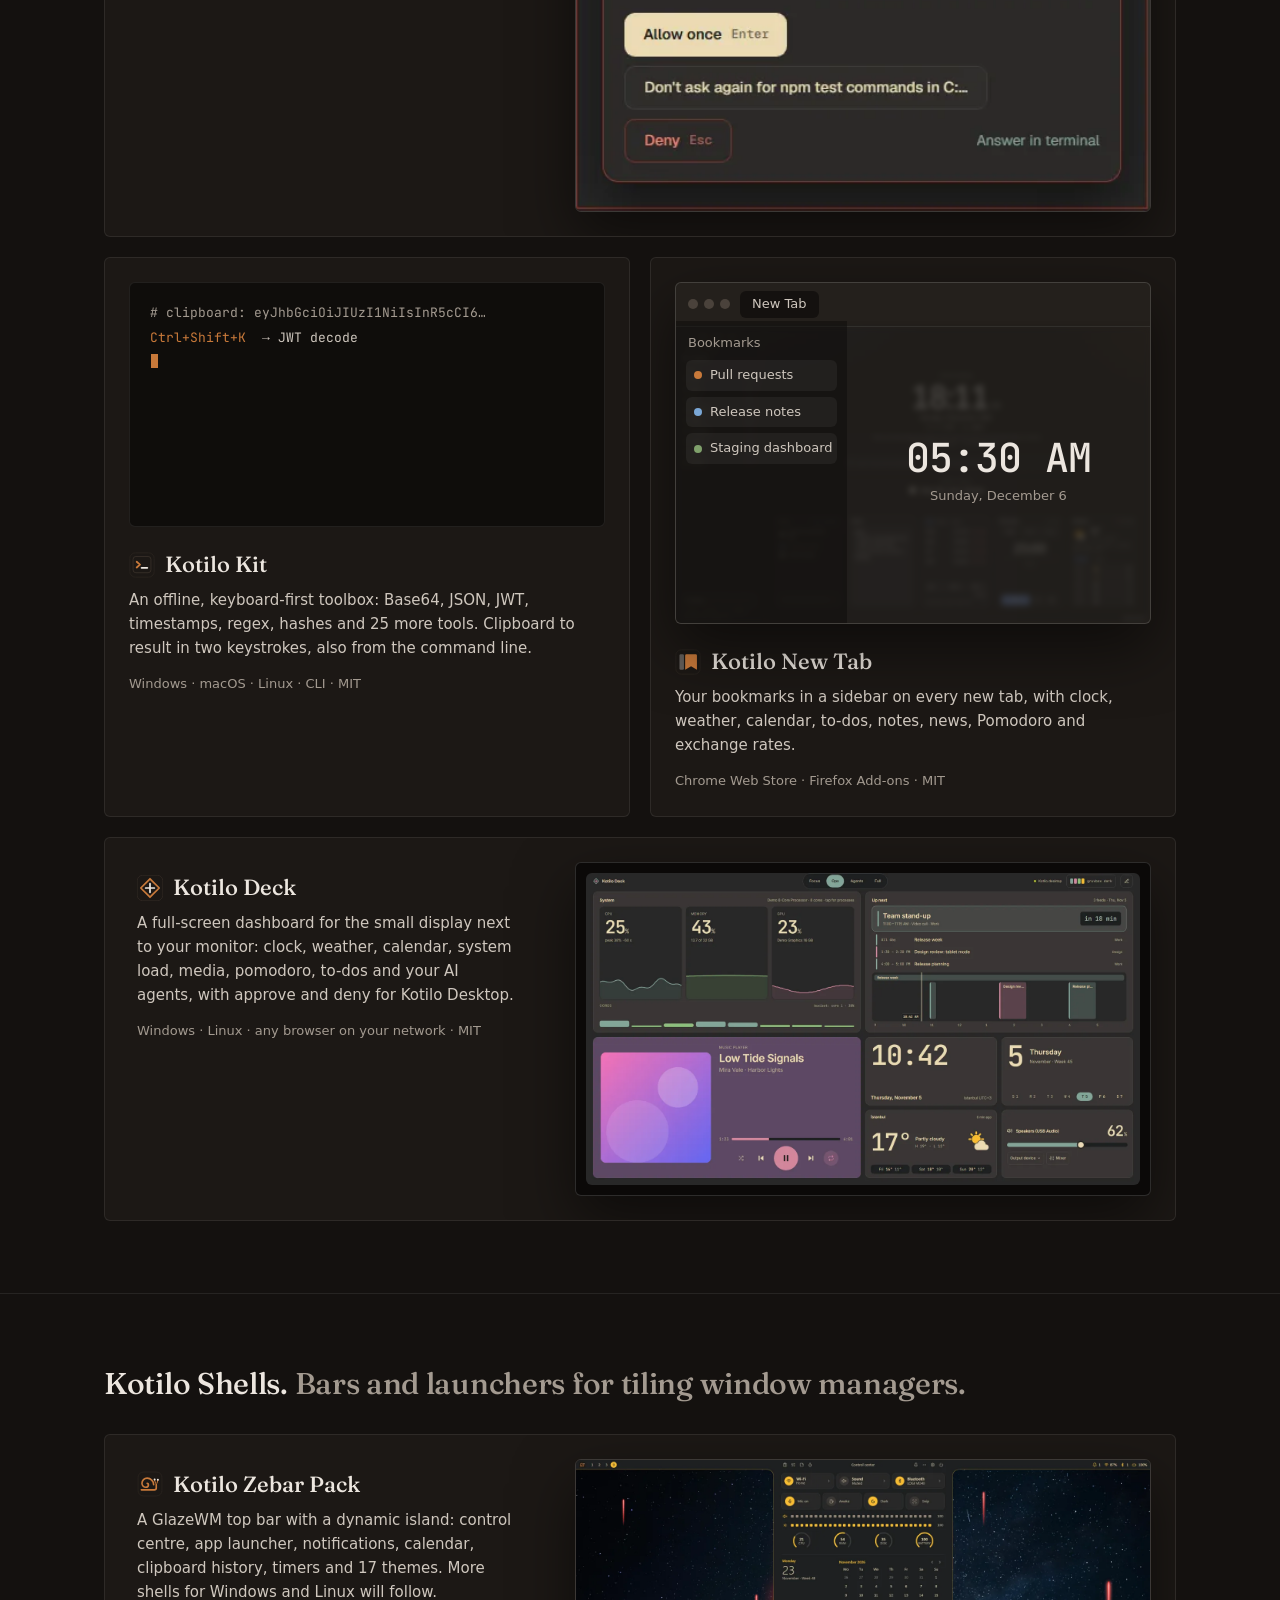
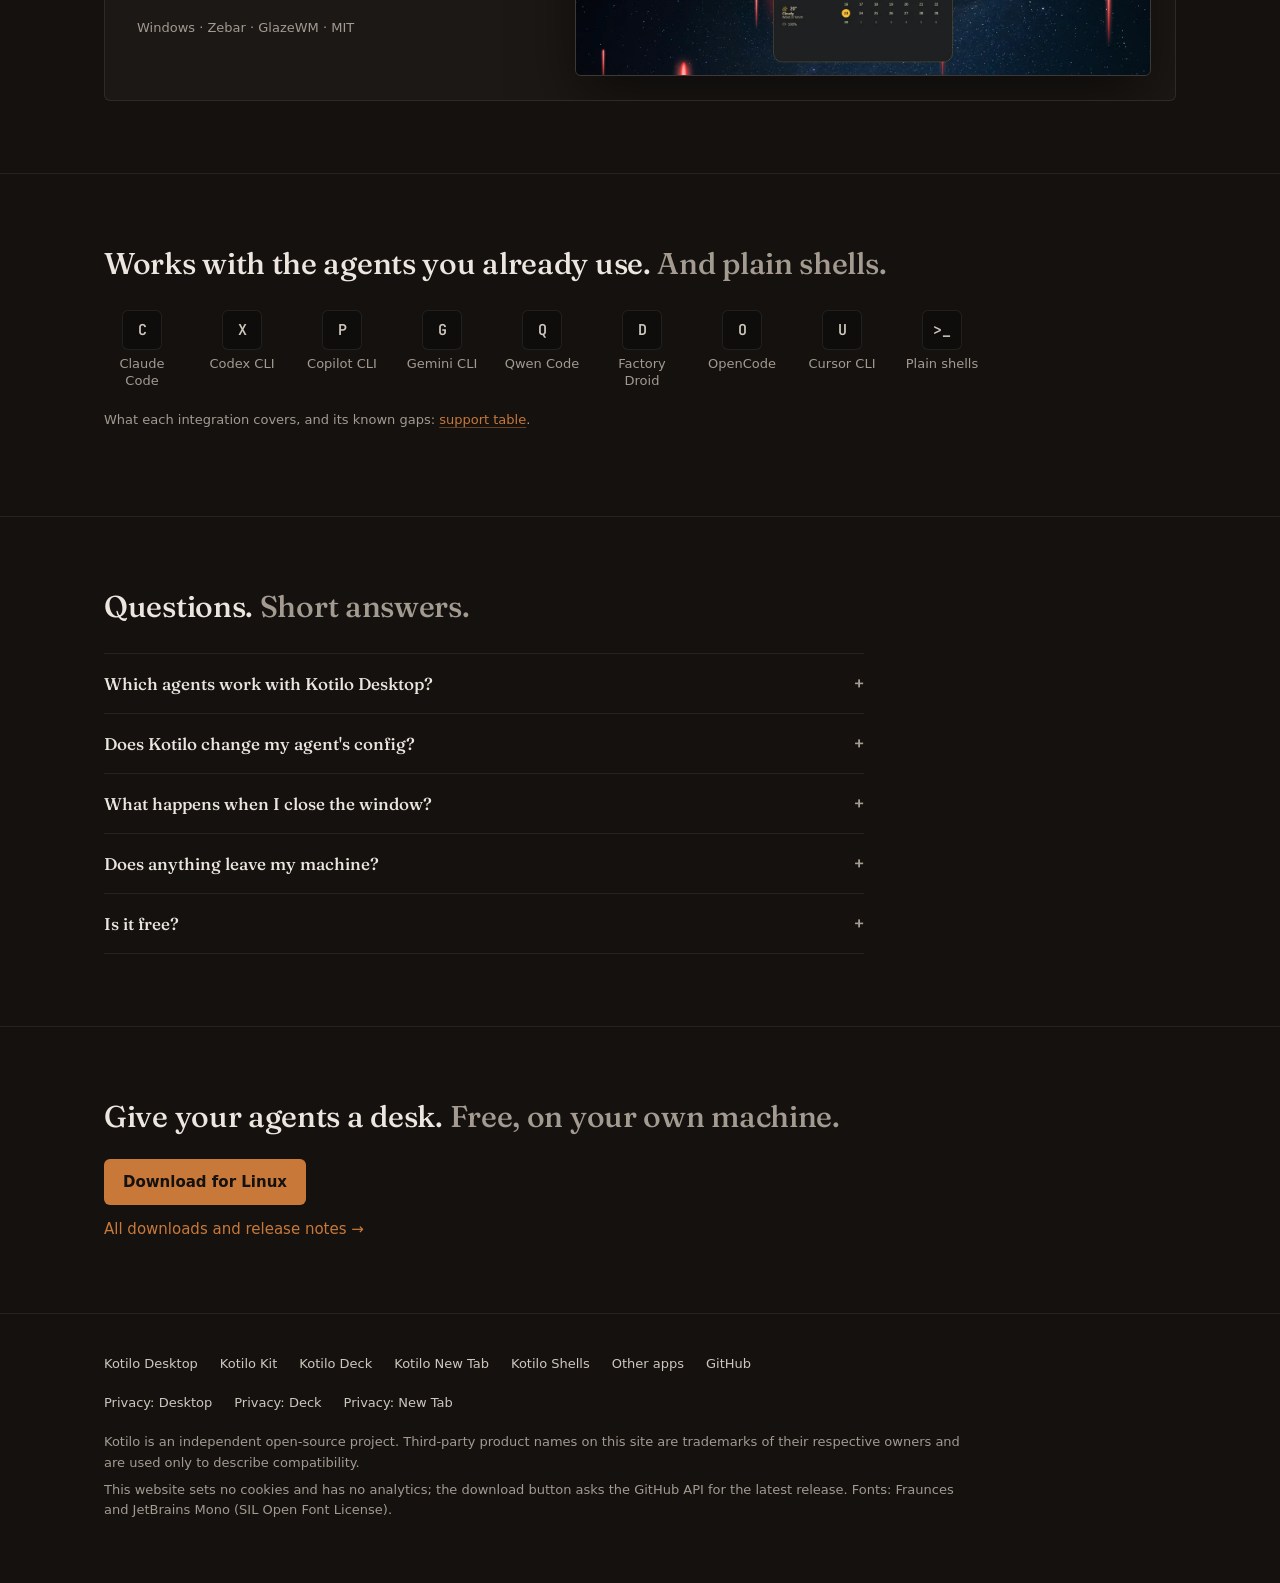
==== commit fddacab7: "Add a Kotilo Shells page with the Zebar Pack New /shells/ group for desktop shells on Windows and Li" ====
--- a/index.html
+++ b/index.html
@@ -30,6 +30,7 @@
       <a href="/kit/">Kotilo Kit</a>
       <a href="/deck/">Kotilo Deck</a>
       <a href="/newtab/">Kotilo New Tab</a>
+      <a href="/shells/">Kotilo Shells</a>
       <a href="/apps/">Other apps</a>
       <a class="nav-keep" href="https://github.com/kotilo-dev">GitHub</a>
     </nav>
@@ -185,6 +186,24 @@
     </div>
   </section>
 
+  <section id="shells">
+    <div class="wrap">
+      <h2>Kotilo Shells. <span class="soft">Bars and launchers for tiling window managers.</span></h2>
+      <div class="products" style="margin-top: 32px">
+        <a class="product wide" href="/shells/">
+          <div class="visual">
+            <div class="shot"><img src="/assets/img/shells/zebar-control-centre.webp" width="1440" height="540" loading="lazy" alt="Kotilo Zebar Pack: a GlazeWM top bar whose dynamic island has opened into the control centre"></div>
+          </div>
+          <div class="body">
+            <div class="name"><img src="/assets/img/kotilo.svg" alt="">Kotilo Zebar Pack</div>
+            <p>A GlazeWM top bar with a dynamic island: control centre, app launcher, notifications, calendar, clipboard history, timers and 17 themes. More shells for Windows and Linux will follow.</p>
+            <div class="facts">Windows · Zebar · GlazeWM · MIT</div>
+          </div>
+        </a>
+      </div>
+    </div>
+  </section>
+
   <section>
     <div class="wrap">
       <h2>Works with the agents you already use. <span class="soft">And plain shells.</span></h2>
@@ -249,6 +268,7 @@
       <a href="/kit/">Kotilo Kit</a>
       <a href="/deck/">Kotilo Deck</a>
       <a href="/newtab/">Kotilo New Tab</a>
+      <a href="/shells/">Kotilo Shells</a>
       <a href="/apps/">Other apps</a>
       <a href="https://github.com/kotilo-dev">GitHub</a>
     </div>
--- a/assets/style.css
+++ b/assets/style.css
@@ -570,3 +570,16 @@
   .page-intro h1 { font-size: 30px; }
   .app-name { font-size: 22px; }
 }
+
+/* Shells: click-to-load video */
+.shot.video { position: relative; aspect-ratio: 16 / 9; }
+.shot.video img, .shot.video iframe { display: block; width: 100%; height: 100%; border: 0; object-fit: cover; }
+.video-play { display: block; height: 100%; position: relative; }
+.video-play .play { position: absolute; left: 50%; top: 50%; width: 68px; height: 48px; margin: -24px 0 0 -34px; border-radius: 12px; background: var(--accent); opacity: 0.92; transition: opacity 0.15s; }
+.video-play .play::after { content: ""; position: absolute; left: 27px; top: 14px; border-style: solid; border-width: 10px 0 10px 17px; border-color: transparent transparent transparent var(--accent-ink); }
+.video-play:hover .play, .video-play:focus-visible .play { opacity: 1; background: var(--accent-hover); }
+.video-note { margin: -8px 0 0; color: var(--text-muted); font-size: 13px; }
+.soon { border: 1px dashed var(--border-strong); border-radius: var(--radius); padding: 32px; max-width: 720px; }
+.soon .app-lead { margin: 0; }
+.soon-tag { display: inline-block; margin-bottom: 12px; padding: 2px 10px; border: 1px solid var(--accent); border-radius: 999px; color: var(--accent); font-size: 13px; }
+@media (max-width: 720px) { .soon { padding: 20px; } }
